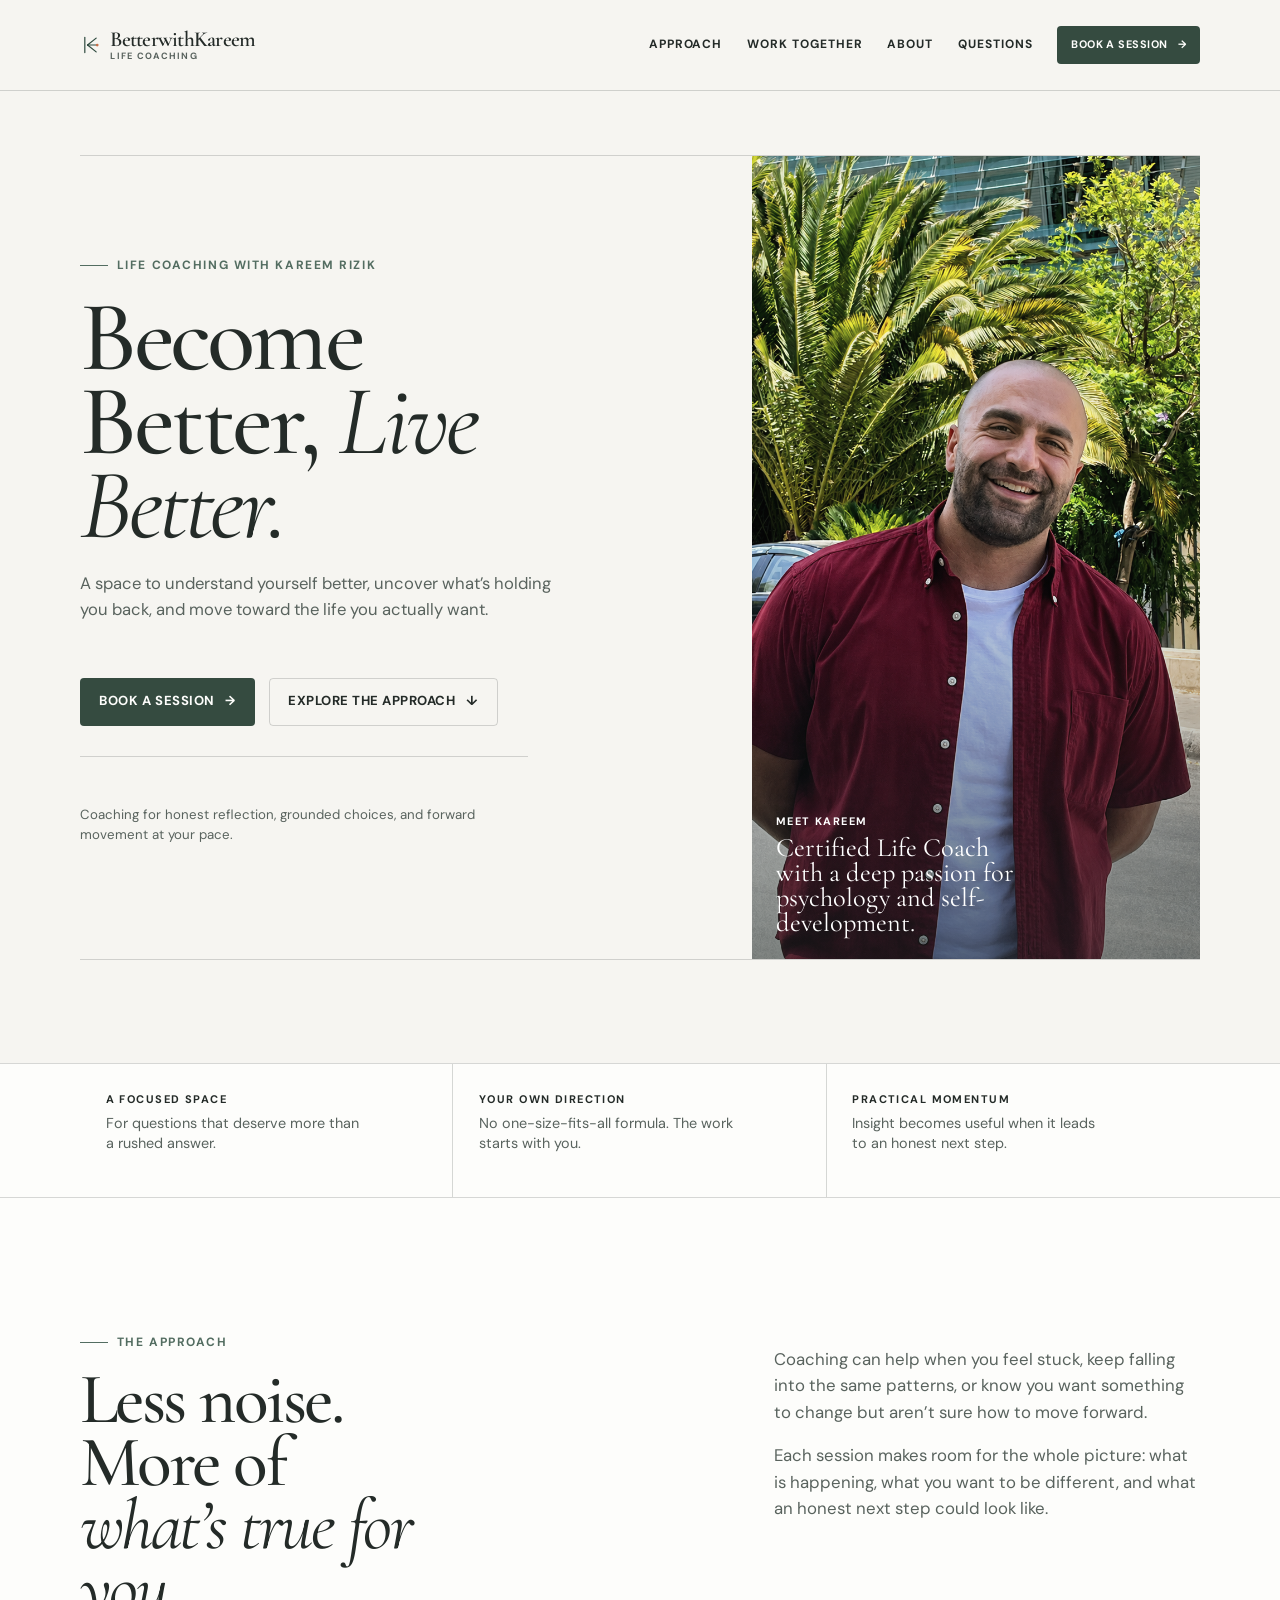
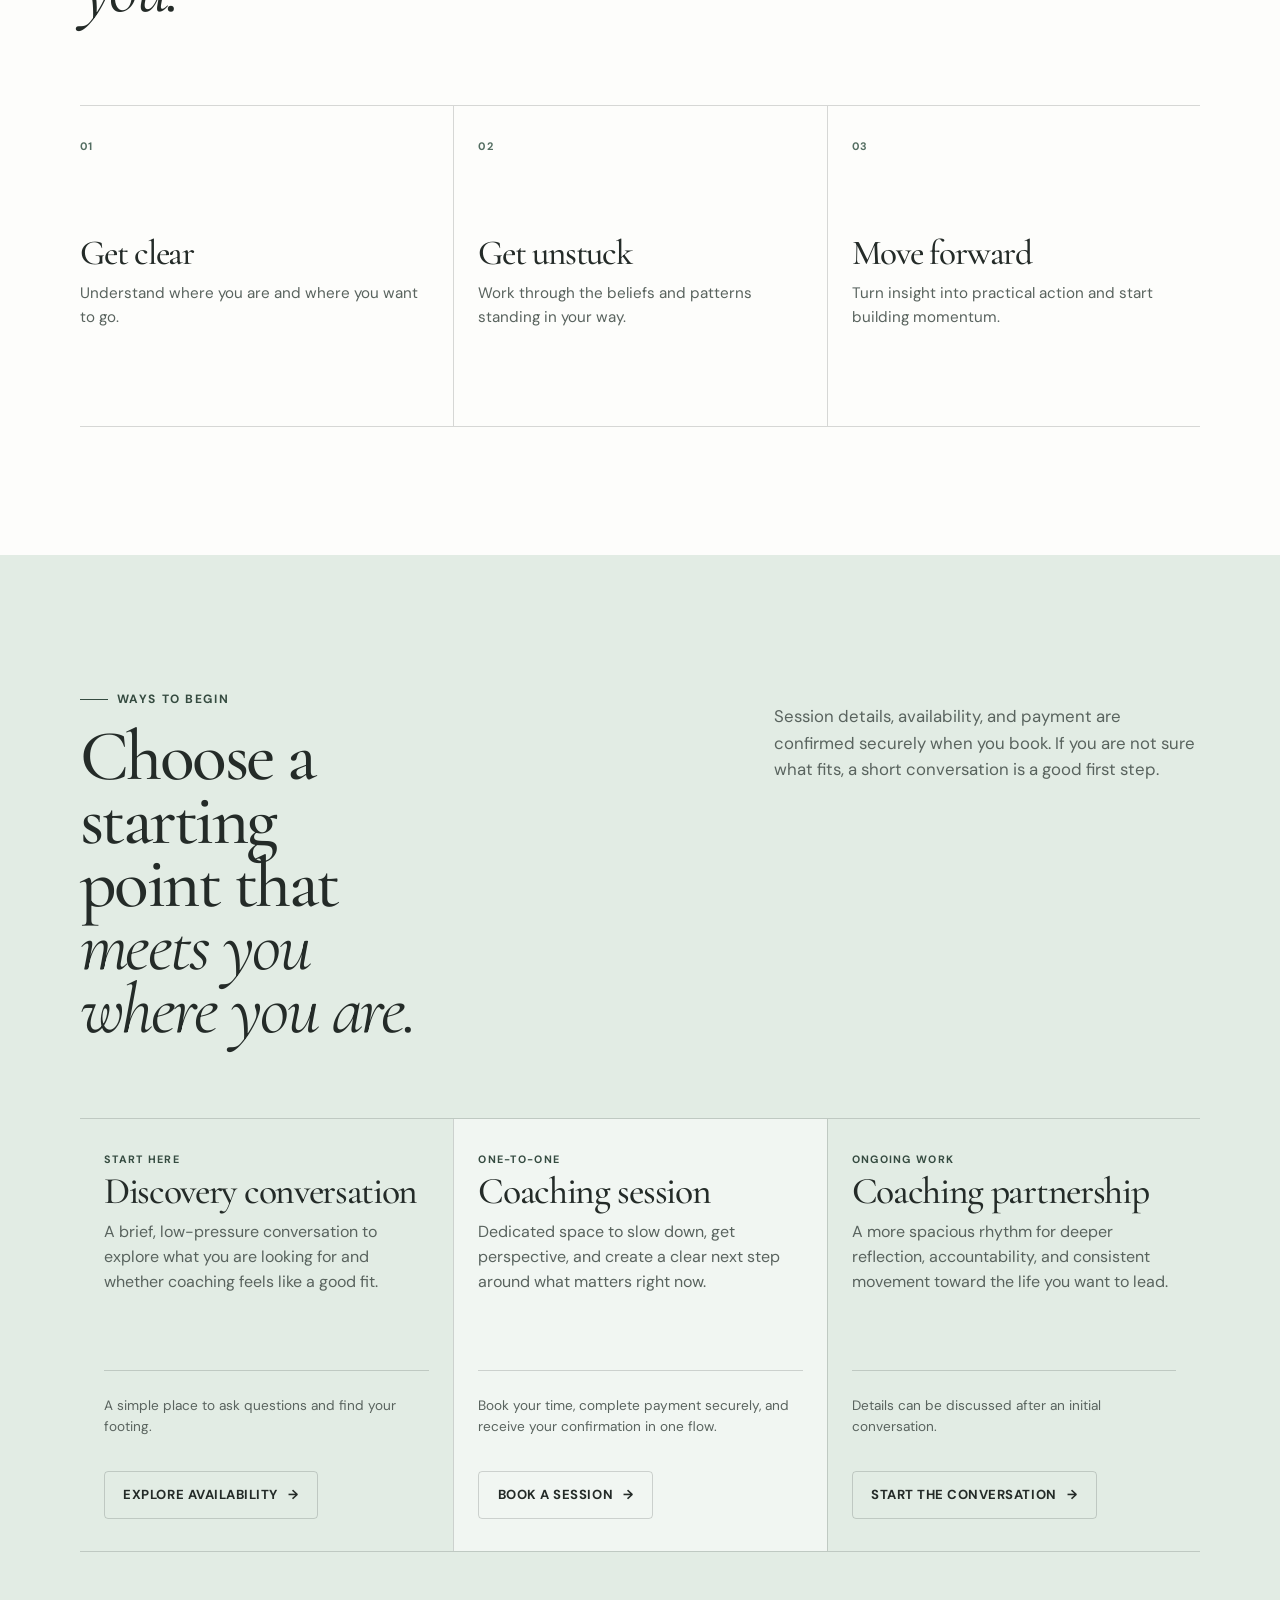
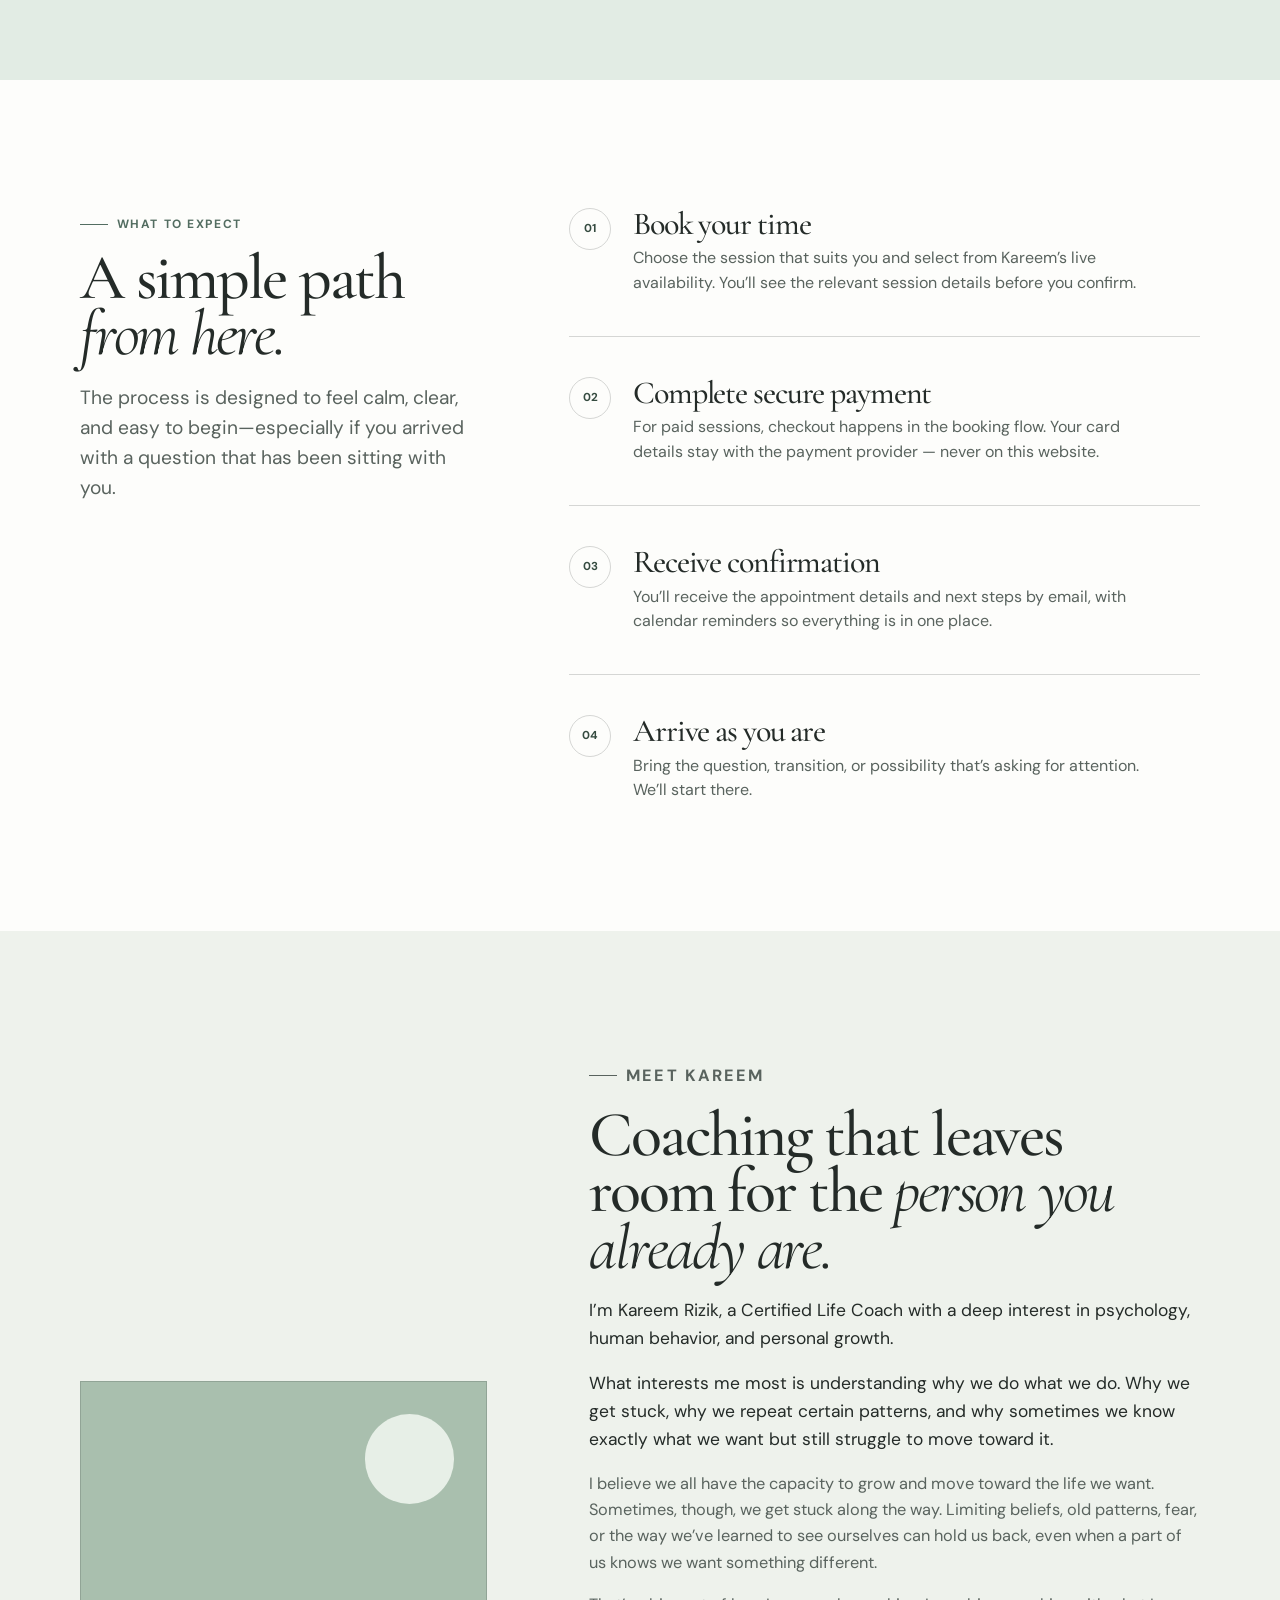
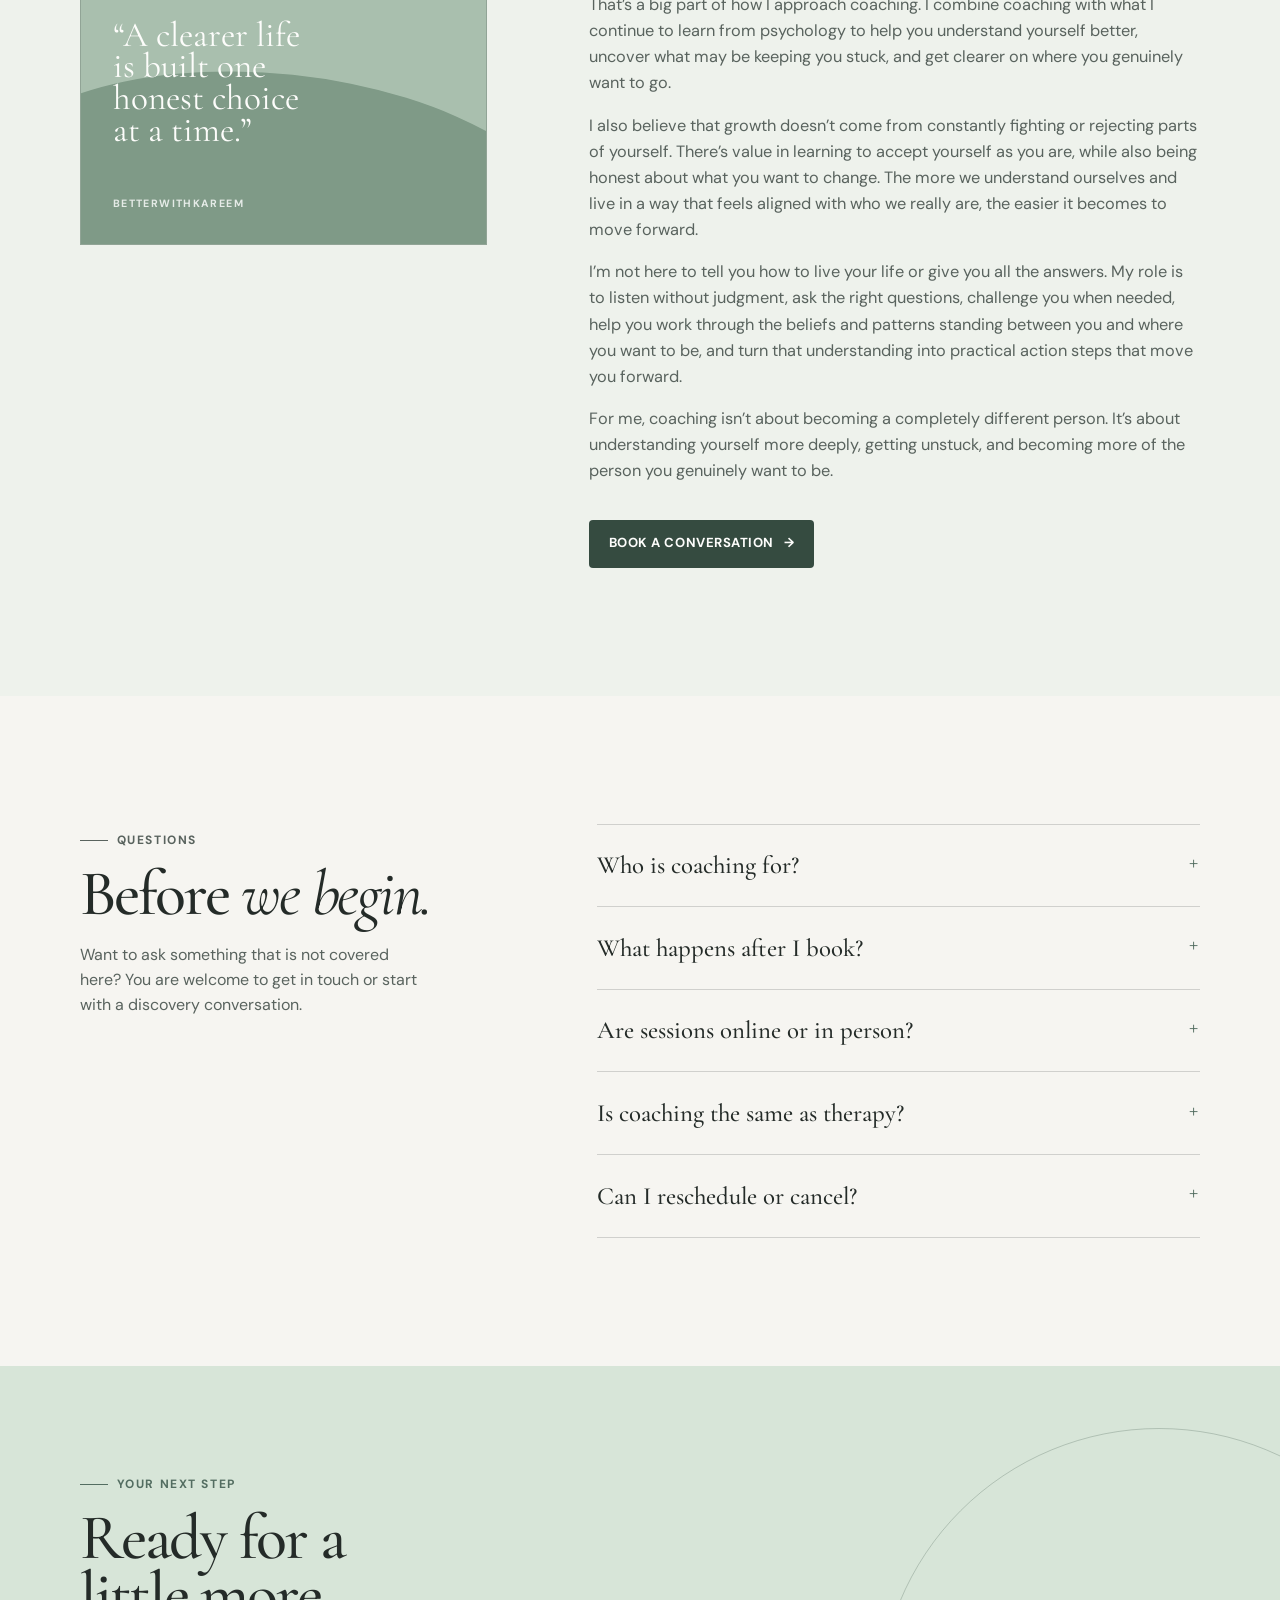
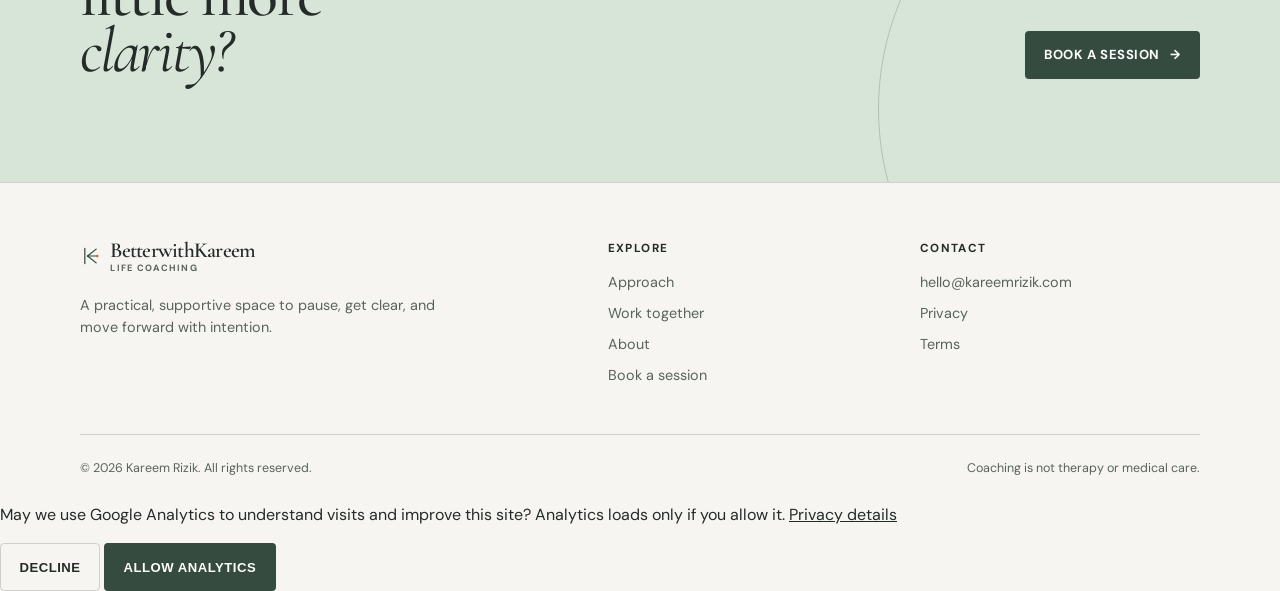
==== index.html @ 103040c6 "Correct hero note copy" ====
<!doctype html><html lang="en"><head><meta charset="utf-8"><meta name="viewport" content="width=device-width, initial-scale=1"><meta name="description" content="Better With Kareem — life coaching for self-understanding, personal growth, and practical forward movement."><meta name="theme-color" content="#f6f5f1"><meta property="og:title" content="Better With Kareem | Life Coaching"><meta property="og:description" content="A space to understand yourself better, uncover what’s holding you back, and move toward the life you actually want."><meta property="og:type" content="website"><meta property="og:url" content="https://betterwithkareem.com/"><meta name="twitter:card" content="summary"><title>Better With Kareem | Life Coaching</title><link rel="canonical" href="https://betterwithkareem.com/"><link rel="icon" href="/assets/icons/mark.svg" type="image/svg+xml"><link rel="stylesheet" href="/assets/css/styles.css"><script type="application/ld+json"> { "@context": "https://schema.org", "@graph": [ { "@type": "WebSite", "@id": "https://betterwithkareem.com/#website", "url": "https://betterwithkareem.com/", "name": "Better With Kareem | Life Coaching" }, { "@type": "Person", "@id": "https://betterwithkareem.com/#kareem-rizik", "name": "Kareem Rizik", "url": "https://betterwithkareem.com/", "description": "Kareem Rizik is a Certified Life Coach with a deep interest in psychology, human behavior, and personal growth." }, { "@type": "Service", "@id": "https://betterwithkareem.com/#life-coaching", "name": "Life Coaching with Kareem Rizik", "serviceType": "Life Coaching", "url": "https://betterwithkareem.com/", "provider": { "@id": "https://betterwithkareem.com/#kareem-rizik" } } ] } </script><style>.editorial-hero__copy,.split-heading>*,.process>*,.about-grid>*,.faq-grid>*,.booking-layout>*{min-width:0}.portrait-panel img{object-position:50% 39%;transform:translateX(5%) scale(1.16);transform-origin:center 39%}@media(max-width:860px){.split-heading,.process,.about-grid,.faq-grid,.booking-layout{grid-template-columns:minmax(0,1fr)}.split-heading{gap:2rem}.split-heading__side{padding-top:0}.split-heading h2,.process h2,.about-copy h2,.faq-grid h2,.booking-cta h2{max-width:13ch}.portrait-panel img{object-position:50% 31%;transform:translateX(5%) scale(1.16)}}@media(max-width:560px){.editorial-hero h1{max-width:10ch;font-size:clamp(3.5rem,16vw,4.7rem)}.split-heading h2,.process h2,.about-copy h2,.faq-grid h2,.booking-cta h2{max-width:13ch;font-size:clamp(2.65rem,12.5vw,3.45rem)}}.about-copy>p:nth-of-type(2){color:var(--ink);font-size:1.09rem}</style></head><body><a class="skip-link" href="#main-content">Skip to content</a><header class="site-header"><div class="container nav"><a class="brand" href="/" aria-label="Better With Kareem home"><img class="brand__mark" src="/assets/icons/mark.svg" alt=""><span class="brand__name">BetterwithKareem<small>Life coaching</small></span></a><button class="menu-toggle" type="button" aria-label="Open navigation" aria-expanded="false" data-menu-toggle><svg viewBox="0 0 24 24" fill="none" aria-hidden="true"><path d="M3 7h18M3 17h18" stroke="currentColor" stroke-width="1.8" stroke-linecap="round"/></svg></button><nav class="nav__links" aria-label="Primary navigation" data-menu><a href="#approach">Approach</a><a href="#work-together">Work together</a><a href="#about">About</a><a href="#faq">Questions</a><a class="button button--small button--primary" href="/book/">Book a session <span aria-hidden="true">→</span></a></nav></div></header><main id="main-content"><section class="hero editorial-hero"><div class="container editorial-hero__frame"><div class="editorial-hero__copy"><p class="eyebrow">Life coaching with Kareem Rizik</p><h1>Become Better, <em>Live Better.</em></h1><p class="lede">A space to understand yourself better, uncover what’s holding you back, and move toward the life you actually want.</p><div class="button-row"><a class="button button--primary" href="/book/">Book a session <span aria-hidden="true">→</span></a><a class="button button--ghost" href="#approach">Explore the approach <span aria-hidden="true">↓</span></a></div><p class="hero__note">Coaching for honest reflection, grounded choices, and forward movement at your pace.</p></div><figure class="portrait-panel"><img src="/assets/kareem-rizik-portrait.png" alt="Kareem Rizik smiling outdoors" width="941" height="1672"><figcaption><span>Meet Kareem</span><p>Certified Life Coach with a deep passion for psychology and self-development.</p></figcaption></figure></div></section><section class="trust-strip" aria-label="Coaching values"><div class="container trust-strip__inner"><div class="trust-strip__item"><span class="trust-strip__title">A focused space</span><span class="trust-strip__text">For questions that deserve more than a rushed answer.</span></div><div class="trust-strip__item"><span class="trust-strip__title">Your own direction</span><span class="trust-strip__text">No one-size-fits-all formula. The work starts with you.</span></div><div class="trust-strip__item"><span class="trust-strip__title">Practical momentum</span><span class="trust-strip__text">Insight becomes useful when it leads to an honest next step.</span></div></div></section><section class="section section--white" id="approach"><div class="container"><div class="split-heading approach-heading"><div><p class="eyebrow">The approach</p><h2>Less noise. More of <em>what’s true for you.</em></h2></div><div class="split-heading__side"><p>Coaching can help when you feel stuck, keep falling into the same patterns, or know you want something to change but aren’t sure how to move forward.</p><p>Each session makes room for the whole picture: what is happening, what you want to be different, and what an honest next step could look like.</p></div></div><div class="principles"><article class="principle"><span class="principle__number">01</span><h3>Get clear</h3><p>Understand where you are and where you want to go.</p></article><article class="principle"><span class="principle__number">02</span><h3>Get unstuck</h3><p>Work through the beliefs and patterns standing in your way.</p></article><article class="principle"><span class="principle__number">03</span><h3>Move forward</h3><p>Turn insight into practical action and start building momentum.</p></article></div></div></section><section class="section section--soft" id="work-together"><div class="container"><div class="split-heading"><div><p class="eyebrow">Ways to begin</p><h2>Choose a starting point that <em>meets you where you are.</em></h2></div><div class="split-heading__side"><p>Session details, availability, and payment are confirmed securely when you book. If you are not sure what fits, a short conversation is a good first step.</p></div></div><div class="services"><article class="service-card"><span class="service-card__label">Start here</span><h3>Discovery conversation</h3><p>A brief, low-pressure conversation to explore what you are looking for and whether coaching feels like a good fit.</p><p class="service-card__meta">A simple place to ask questions and find your footing.</p><a class="button" href="/book/">Explore availability <span aria-hidden="true">→</span></a></article><article class="service-card service-card--featured"><span class="service-card__label">One-to-one</span><h3>Coaching session</h3><p>Dedicated space to slow down, get perspective, and create a clear next step around what matters right now.</p><p class="service-card__meta">Book your time, complete payment securely, and receive your confirmation in one flow.</p><a class="button" href="/book/">Book a session <span aria-hidden="true">→</span></a></article><article class="service-card"><span class="service-card__label">Ongoing work</span><h3>Coaching partnership</h3><p>A more spacious rhythm for deeper reflection, accountability, and consistent movement toward the life you want to lead.</p><p class="service-card__meta">Details can be discussed after an initial conversation.</p><a class="button" href="/book/">Start the conversation <span aria-hidden="true">→</span></a></article></div></div></section><section class="section section--white"><div class="container process"><div class="process__lead"><p class="eyebrow">What to expect</p><h2>A simple path <em>from here.</em></h2><p class="lede">The process is designed to feel calm, clear, and easy to begin—especially if you arrived with a question that has been sitting with you.</p></div><div class="process__steps"><article class="process__step"><h3>Book your time</h3><p>Choose the session that suits you and select from Kareem’s live availability. You’ll see the relevant session details before you confirm.</p></article><article class="process__step"><h3>Complete secure payment</h3><p>For paid sessions, checkout happens in the booking flow. Your card details stay with the payment provider — never on this website.</p></article><article class="process__step"><h3>Receive confirmation</h3><p>You’ll receive the appointment details and next steps by email, with calendar reminders so everything is in one place.</p></article><article class="process__step"><h3>Arrive as you are</h3><p>Bring the question, transition, or possibility that’s asking for attention. We’ll start there.</p></article></div></div></section><section class="section section--about" id="about"><div class="container about-grid"><div class="about-card"><p class="about-card__quote">“A clearer life is built one honest choice at a time.”</p><span class="about-card__signature">BetterwithKareem</span></div><div class="about-copy"><p class="eyebrow">Meet Kareem</p><h2>Coaching that leaves room for the <em>person you already are.</em></h2><p>I’m Kareem Rizik, a Certified Life Coach with a deep interest in psychology, human behavior, and personal growth.</p><p>What interests me most is understanding why we do what we do. Why we get stuck, why we repeat certain patterns, and why sometimes we know exactly what we want but still struggle to move toward it.</p><p>I believe we all have the capacity to grow and move toward the life we want. Sometimes, though, we get stuck along the way. Limiting beliefs, old patterns, fear, or the way we’ve learned to see ourselves can hold us back, even when a part of us knows we want something different.</p><p>That’s a big part of how I approach coaching. I combine coaching with what I continue to learn from psychology to help you understand yourself better, uncover what may be keeping you stuck, and get clearer on where you genuinely want to go.</p><p>I also believe that growth doesn’t come from constantly fighting or rejecting parts of yourself. There’s value in learning to accept yourself as you are, while also being honest about what you want to change. The more we understand ourselves and live in a way that feels aligned with who we really are, the easier it becomes to move forward.</p><p>I’m not here to tell you how to live your life or give you all the answers. My role is to listen without judgment, ask the right questions, challenge you when needed, help you work through the beliefs and patterns standing between you and where you want to be, and turn that understanding into practical action steps that move you forward.</p><p>For me, coaching isn’t about becoming a completely different person. It’s about understanding yourself more deeply, getting unstuck, and becoming more of the person you genuinely want to be.</p><div class="button-row"><a class="button button--primary" href="/book/">Book a conversation <span aria-hidden="true">→</span></a></div></div></div></section><section class="section" id="faq"><div class="container faq-grid"><div class="faq-grid__lead"><p class="eyebrow">Questions</p><h2>Before <em>we begin.</em></h2><p>Want to ask something that is not covered here? You are welcome to get in touch or start with a discovery conversation.</p></div><div class="faq-list"><details><summary>Who is coaching for?</summary><p>Coaching can be useful for people navigating change, feeling stuck, working through a decision, or wanting to build a life with more intention. The first conversation is a good place to explore whether it fits what you need.</p></details><details><summary>What happens after I book?</summary><p>You’ll receive a confirmation email with the appointment details and next steps. If a paid session applies, payment is completed securely as part of the booking process.</p></details><details><summary>Are sessions online or in person?</summary><p>Session format and availability are shown when you book. Details can also be confirmed in your initial conversation.</p></details><details><summary>Is coaching the same as therapy?</summary><p>No. Coaching is not therapy, medical care, or crisis support. It is a collaborative, future-oriented space for reflection, choices, and practical movement. If you need mental-health or emergency support, please contact an appropriately qualified local professional or emergency service.</p></details><details><summary>Can I reschedule or cancel?</summary><p>The booking confirmation includes the current rescheduling and cancellation process. Please review the policy shown during booking before confirming your appointment.</p></details></div></div></section><section class="booking-cta"><div class="container booking-cta__inner"><div><p class="eyebrow">Your next step</p><h2>Ready for a little more <em>clarity?</em></h2></div><a class="button button--primary" href="/book/">Book a session <span aria-hidden="true">→</span></a></div></section></main><footer class="site-footer"><div class="container"><div class="footer-grid"><div><a class="brand" href="/"><img class="brand__mark" src="/assets/icons/mark.svg" alt=""><span class="brand__name">BetterwithKareem<small>Life Coaching</small></span></a><p class="footer-note">A practical, supportive space to pause, get clear, and move forward with intention.</p></div><div><p class="footer-title">Explore</p><nav class="footer-links" aria-label="Footer navigation"><a href="#approach">Approach</a><a href="#work-together">Work together</a><a href="#about">About</a><a href="/book/">Book a session</a></nav></div><div><p class="footer-title">Contact</p><div class="footer-links"><a href="mailto:hello@kareemrizik.com" data-contact-email>hello@kareemrizik.com</a><a href="/legal/privacy.html">Privacy</a><a href="/legal/terms.html">Terms</a></div></div></div><div class="footer-bottom"><span>© <span data-current-year></span> Kareem Rizik. All rights reserved.</span><span>Coaching is not therapy or medical care.</span></div></div></footer><script src="/assets/js/analytics-config.js"></script><script src="/assets/js/analytics.js"></script><script src="/assets/js/booking-config.js"></script><script src="/assets/js/site.js"></script></body></html>
---- assets/css/styles.css ----
@import url('https://fonts.googleapis.com/css2?family=Cormorant+Garamond:ital,wght@0,400;0,500;0,600;1,400;1,500;1,600&family=DM+Sans:opsz,wght@9..40,400;9..40,500;9..40,600;9..40,700&display=swap');

:root {
  --ink: #17231e;
  --ink-soft: #425149;
  --forest: #294b3d;
  --forest-dark: #17362b;
  --pine: #dce8de;
  --paper: #f8f5ee;
  --paper-deep: #eee7da;
  --white: #fffdf8;
  --clay: #c9704b;
  --clay-pale: #f2dfd4;
  --line: rgba(23, 35, 30, .16);
  --shadow: 0 18px 44px rgba(30, 48, 38, .09);
  --radius: 1.25rem;
  --serif: 'Playfair Display', Georgia, serif;
  --sans: 'DM Sans', -apple-system, BlinkMacSystemFont, 'Segoe UI', sans-serif;
}

* { box-sizing: border-box; }

html { scroll-behavior: smooth; }

body {
  min-width: 320px;
  margin: 0;
  color: var(--ink);
  background: var(--paper);
  font-family: var(--sans);
  font-size: 16px;
  line-height: 1.55;
  -webkit-font-smoothing: antialiased;
}

body.nav-open { overflow: hidden; }

img { max-width: 100%; }

a { color: inherit; }

a:focus-visible,
button:focus-visible,
summary:focus-visible {
  outline: 3px solid var(--clay);
  outline-offset: 4px;
}

.skip-link {
  position: absolute;
  z-index: 10;
  top: -4rem;
  left: 1rem;
  padding: .7rem 1rem;
  border-radius: .5rem;
  color: var(--white);
  background: var(--forest);
}

.skip-link:focus { top: 1rem; }

.container { width: min(1120px, calc(100% - 3rem)); margin-inline: auto; }

.eyebrow {
  display: inline-flex;
  align-items: center;
  gap: .55rem;
  margin: 0 0 1.15rem;
  color: var(--forest);
  font-size: .75rem;
  font-weight: 700;
  letter-spacing: .13em;
  line-height: 1.25;
  text-transform: uppercase;
}

.eyebrow::before {
  width: 1.75rem;
  height: 1px;
  content: '';
  background: currentColor;
}

h1, h2, h3, p { margin-top: 0; }

h1, h2, h3 { color: var(--ink); line-height: 1.03; }

h1, h2 { font-family: var(--serif); font-weight: 500; letter-spacing: -.04em; }

h1 { max-width: 10ch; margin-bottom: 1.5rem; font-size: clamp(3.3rem, 7vw, 6.5rem); }

h2 { margin-bottom: 1.3rem; font-size: clamp(2.4rem, 4.4vw, 4.25rem); }

h3 { margin-bottom: .7rem; font-size: 1.35rem; letter-spacing: -.025em; }

.lede { max-width: 35rem; color: var(--ink-soft); font-size: clamp(1.05rem, 1.5vw, 1.25rem); }

.small { color: var(--ink-soft); font-size: .9rem; }

.button-row { display: flex; flex-wrap: wrap; gap: .85rem; margin-top: 2rem; }

.button {
  display: inline-flex;
  align-items: center;
  justify-content: center;
  gap: .65rem;
  min-height: 3.2rem;
  padding: .85rem 1.25rem;
  border: 1px solid transparent;
  border-radius: 999px;
  text-decoration: none;
  font-size: .94rem;
  font-weight: 700;
  letter-spacing: -.01em;
  transition: transform .2s ease, background .2s ease, color .2s ease, border-color .2s ease;
}

.button:hover { transform: translateY(-2px); }

.button--primary { color: var(--white); background: var(--forest); }
.button--primary:hover { background: var(--forest-dark); }
.button--light { color: var(--ink); border-color: var(--line); background: var(--white); }
.button--light:hover { border-color: var(--forest); color: var(--forest); }
.button--ghost { color: var(--forest); border-color: rgba(41, 75, 61, .3); background: transparent; }
.button--ghost:hover { background: var(--pine); }
.button--small { min-height: 2.5rem; padding: .58rem .95rem; font-size: .84rem; }

.site-header {
  position: relative;
  z-index: 10;
  border-bottom: 1px solid transparent;
  background: var(--paper);
}

.nav {
  display: flex;
  align-items: center;
  justify-content: space-between;
  min-height: 5.25rem;
  gap: 1.5rem;
}

.brand { display: inline-flex; align-items: center; gap: .7rem; text-decoration: none; font-weight: 700; letter-spacing: -.03em; }
.brand__mark { width: 1.65rem; height: 1.65rem; }
.brand__name { display: grid; line-height: 1.05; }
.brand__name small { margin-top: .15rem; color: var(--ink-soft); font-size: .62rem; font-weight: 600; letter-spacing: .12em; text-transform: uppercase; }

.nav__links { display: flex; align-items: center; gap: 1.8rem; }
.nav__links > a:not(.button) { color: var(--ink-soft); text-decoration: none; font-size: .9rem; font-weight: 600; }
.nav__links > a:not(.button):hover { color: var(--forest); }
.menu-toggle { display: none; padding: .5rem; border: 0; color: var(--ink); background: transparent; cursor: pointer; }
.menu-toggle svg { width: 1.5rem; height: 1.5rem; }

.hero { position: relative; overflow: hidden; padding: clamp(4.5rem, 9vw, 8.5rem) 0 5rem; }
.hero__grid { display: grid; grid-template-columns: minmax(0, 1.05fr) minmax(19rem, .75fr); align-items: center; gap: clamp(2.5rem, 7vw, 7rem); }
.hero__copy { position: relative; z-index: 1; }
.hero__note { display: flex; align-items: flex-start; gap: .7rem; max-width: 25rem; margin-top: 3.5rem; color: var(--ink-soft); font-size: .86rem; }
.hero__note svg { flex: none; width: 1.15rem; margin-top: .15rem; color: var(--clay); }

.hero-art {
  position: relative;
  min-height: 33rem;
  border-radius: 15rem 15rem 2rem 2rem;
  overflow: hidden;
  background: #cadbca;
  box-shadow: var(--shadow);
}

.hero-art__sun { position: absolute; top: 10%; right: 14%; width: 29%; aspect-ratio: 1; border-radius: 50%; background: var(--clay); }
.hero-art__hill { position: absolute; right: -14%; bottom: -16%; left: -24%; border-radius: 50% 50% 0 0; background: var(--forest); transform: rotate(-9deg); }
.hero-art__hill--back { right: -15%; bottom: 23%; left: 13%; height: 43%; background: #7e9d82; transform: rotate(13deg); }
.hero-art__path { position: absolute; z-index: 2; right: 11%; bottom: -9%; width: 34%; height: 76%; border: solid 2.1rem var(--paper-deep); border-radius: 54% 0 0 0; border-right: 0; border-bottom: 0; transform: rotate(-9deg); }
.hero-art__line { position: absolute; z-index: 3; top: 22%; left: 12%; width: 67%; height: 40%; border-top: 1px solid rgba(23, 54, 43, .58); border-radius: 50%; transform: rotate(13deg); }
.hero-art__caption { position: absolute; z-index: 4; bottom: 1.4rem; left: 1.5rem; color: rgba(255, 253, 248, .82); font-size: .72rem; font-weight: 600; letter-spacing: .12em; text-transform: uppercase; }

.trust-strip { border-top: 1px solid var(--line); border-bottom: 1px solid var(--line); }
.trust-strip__inner { display: grid; grid-template-columns: repeat(3, 1fr); }
.trust-strip__item { min-height: 7rem; padding: 1.4rem 1.5rem; border-right: 1px solid var(--line); }
.trust-strip__item:last-child { border-right: 0; }
.trust-strip__title { display: block; margin-bottom: .3rem; color: var(--forest); font-size: .74rem; font-weight: 700; letter-spacing: .1em; text-transform: uppercase; }
.trust-strip__text { display: block; max-width: 17rem; color: var(--ink-soft); font-size: .88rem; line-height: 1.38; }

.section { padding: clamp(5rem, 10vw, 9rem) 0; }
.section--white { background: var(--white); }
.section--deep { color: var(--white); background: var(--forest-dark); }
.section--paper-deep { background: var(--paper-deep); }
.section--deep h2, .section--deep h3 { color: var(--white); }
.section--deep .eyebrow, .section--deep .lede { color: #dceadd; }
.section--deep .eyebrow::before { background: currentColor; }
.section--deep .lede { opacity: .9; }

.split-heading { display: grid; grid-template-columns: minmax(0, .88fr) minmax(18rem, .72fr); gap: clamp(2rem, 8vw, 9rem); }
.split-heading__side { padding-top: 3.6rem; }
.split-heading__side p { max-width: 28rem; color: var(--ink-soft); }
.section--deep .split-heading__side p { color: rgba(255, 253, 248, .78); }

.principles { display: grid; grid-template-columns: repeat(3, 1fr); gap: 1rem; margin-top: 4rem; }
.principle { min-height: 16.4rem; padding: 1.65rem; border-radius: var(--radius); background: var(--paper); }
.principle:nth-child(2) { background: var(--pine); }
.principle:nth-child(3) { background: var(--clay-pale); }
.principle__number { display: block; margin-bottom: 4rem; color: var(--forest); font-size: .76rem; font-weight: 700; letter-spacing: .12em; }
.principle p { margin-bottom: 0; color: var(--ink-soft); font-size: .95rem; }

.services { display: grid; grid-template-columns: repeat(3, 1fr); gap: 1rem; margin-top: 4rem; }
.service-card { display: flex; flex-direction: column; min-height: 25rem; padding: 1.75rem; border: 1px solid rgba(255, 253, 248, .18); border-radius: var(--radius); }
.service-card--featured { color: var(--ink); border-color: var(--clay); background: var(--clay); }
.service-card h3 { margin-top: .4rem; font-family: var(--serif); font-size: 2rem; font-weight: 500; }
.service-card p { color: rgba(255, 253, 248, .76); }
.service-card--featured p { color: rgba(23, 35, 30, .74); }
.service-card__label { color: #dceadd; font-size: .72rem; font-weight: 700; letter-spacing: .12em; text-transform: uppercase; }
.service-card--featured .service-card__label { color: var(--forest-dark); }
.service-card__meta { margin-top: auto; padding-top: 1.5rem; border-top: 1px solid rgba(255, 253, 248, .25); color: #dceadd; font-size: .85rem; }
.service-card--featured .service-card__meta { border-color: rgba(23, 35, 30, .24); color: var(--forest-dark); }
.service-card .button { align-self: flex-start; margin-top: 1.25rem; color: var(--ink); background: var(--white); }
.service-card--featured .button { color: var(--white); background: var(--forest-dark); }

.process { display: grid; grid-template-columns: .85fr 1.15fr; gap: clamp(2.5rem, 8vw, 9rem); align-items: start; }
.process__lead { position: sticky; top: 2rem; }
.process__steps { counter-reset: process; }
.process__step { position: relative; padding: 0 0 2.5rem 4.5rem; border-bottom: 1px solid var(--line); }
.process__step + .process__step { padding-top: 2.5rem; }
.process__step::before { position: absolute; top: 0; left: 0; display: grid; width: 2.75rem; height: 2.75rem; place-items: center; border: 1px solid var(--forest); border-radius: 50%; color: var(--forest); content: counter(process, decimal-leading-zero); counter-increment: process; font-size: .72rem; font-weight: 700; }
.process__step + .process__step::before { top: 2.5rem; }
.process__step:last-child { padding-bottom: 0; border-bottom: 0; }
.process__step h3 { margin-bottom: .35rem; }
.process__step p { max-width: 33rem; margin-bottom: 0; color: var(--ink-soft); }

.about-grid { display: grid; grid-template-columns: .83fr 1.17fr; gap: clamp(2rem, 8vw, 8rem); align-items: center; }
.about-card { position: relative; min-height: 29rem; padding: 1.7rem; border-radius: 13rem 13rem 1.25rem 1.25rem; overflow: hidden; background: #b3c9b7; }
.about-card::before { position: absolute; top: 3rem; right: 2.7rem; width: 30%; aspect-ratio: 1; border-radius: 50%; content: ''; background: var(--paper); }
.about-card::after { position: absolute; right: -8%; bottom: -15%; left: -16%; height: 63%; border-radius: 50% 50% 0 0; content: ''; background: var(--forest); transform: rotate(6deg); }
.about-card__quote { position: absolute; z-index: 2; bottom: 2.2rem; left: 2rem; max-width: 15rem; color: var(--white); font-family: var(--serif); font-size: 1.8rem; line-height: 1.14; }
.about-copy p { max-width: 38rem; color: var(--ink-soft); font-size: 1.03rem; }
.about-copy .button-row { margin-top: 2.2rem; }

.faq-grid { display: grid; grid-template-columns: .75fr 1.25fr; gap: clamp(2.5rem, 9vw, 10rem); }
.faq-grid__lead p { max-width: 22rem; color: var(--ink-soft); }
.faq-list { border-top: 1px solid var(--line); }
.faq-list details { border-bottom: 1px solid var(--line); }
.faq-list summary { position: relative; padding: 1.35rem 2.4rem 1.35rem 0; list-style: none; cursor: pointer; font-size: 1rem; font-weight: 700; }
.faq-list summary::-webkit-details-marker { display: none; }
.faq-list summary::after { position: absolute; top: 1.2rem; right: .1rem; content: '+'; color: var(--forest); font-size: 1.45rem; font-weight: 400; }
.faq-list details[open] summary::after { content: '–'; }
.faq-list details p { max-width: 39rem; padding: 0 2rem 1.4rem 0; margin: 0; color: var(--ink-soft); font-size: .96rem; }

.booking-cta { position: relative; overflow: hidden; padding: clamp(4rem, 8vw, 7rem) 0; background: var(--clay); }
.booking-cta::after { position: absolute; right: -10rem; bottom: -13rem; width: 35rem; height: 35rem; border: 1px solid rgba(23, 54, 43, .4); border-radius: 50%; content: ''; }
.booking-cta__inner { position: relative; z-index: 1; display: flex; align-items: end; justify-content: space-between; gap: 2rem; }
.booking-cta h2 { max-width: 11ch; margin: 0; color: var(--forest-dark); }
.booking-cta .button--primary { color: var(--white); background: var(--forest-dark); }

.site-footer { padding: 3.5rem 0 1.5rem; color: rgba(255, 253, 248, .76); background: #152a21; }
.footer-grid { display: grid; grid-template-columns: 1.15fr .65fr .65fr; gap: 2rem; padding-bottom: 3rem; }
.site-footer .brand { color: var(--white); }
.site-footer .brand__name small { color: rgba(255, 253, 248, .58); }
.footer-note { max-width: 23rem; margin-top: 1.2rem; font-size: .9rem; }
.footer-title { margin: 0 0 .85rem; color: var(--white); font-size: .73rem; font-weight: 700; letter-spacing: .12em; text-transform: uppercase; }
.footer-links { display: grid; gap: .55rem; }
.footer-links a { color: rgba(255, 253, 248, .76); text-decoration: none; font-size: .9rem; }
.footer-links a:hover { color: var(--white); }
.footer-bottom { display: flex; align-items: center; justify-content: space-between; gap: 1rem; padding-top: 1.5rem; border-top: 1px solid rgba(255, 253, 248, .15); color: rgba(255, 253, 248, .53); font-size: .78rem; }
.footer-bottom a { text-decoration: none; }

/* Booking page */
.page-hero { padding: clamp(3.5rem, 7vw, 6.5rem) 0 3.5rem; background: var(--paper-deep); }
.page-hero h1 { max-width: 12ch; margin-bottom: 1rem; font-size: clamp(3.2rem, 6vw, 5.7rem); }
.page-hero .lede { max-width: 38rem; }
.booking-layout { display: grid; grid-template-columns: minmax(0, .72fr) minmax(0, 1.28fr); gap: clamp(2rem, 6vw, 6rem); align-items: start; }
.booking-aside { position: sticky; top: 1.5rem; }
.booking-aside__card { padding: 1.5rem; border-radius: var(--radius); background: var(--paper-deep); }
.booking-aside__card h2 { margin-bottom: 1.2rem; font-family: var(--sans); font-size: 1.2rem; font-weight: 700; letter-spacing: -.025em; }
.booking-aside__item { display: flex; gap: .75rem; padding: 1rem 0; border-top: 1px solid rgba(23, 35, 30, .13); }
.booking-aside__item svg { flex: none; width: 1.2rem; height: 1.2rem; margin-top: .17rem; color: var(--forest); }
.booking-aside__item strong { display: block; font-size: .93rem; }
.booking-aside__item span { display: block; color: var(--ink-soft); font-size: .84rem; }
.booking-aside__notice { padding: 1.15rem 0 0; color: var(--ink-soft); font-size: .82rem; }
.scheduler-frame { min-height: 42rem; border: 1px solid var(--line); border-radius: var(--radius); overflow: hidden; background: var(--white); box-shadow: 0 8px 28px rgba(30, 48, 38, .04); }
.scheduler-frame.scheduler--live { min-height: 45rem; }
.scheduler-frame .calendly-inline-widget { min-width: 320px; height: 45rem; }
.scheduler-placeholder { display: grid; min-height: 42rem; place-items: center; padding: 2rem; text-align: center; }
.scheduler-placeholder__inner { max-width: 25rem; }
.scheduler-placeholder__glyph { display: grid; width: 4rem; height: 4rem; margin: 0 auto 1.5rem; place-items: center; border-radius: 50%; color: var(--forest); background: var(--pine); font-family: var(--serif); font-size: 2rem; }
.scheduler-placeholder h2 { margin-bottom: .9rem; font-family: var(--serif); font-size: 2.15rem; }
.scheduler-placeholder p { color: var(--ink-soft); }
.scheduler-placeholder[hidden] { display: none; }
.scheduler-status { margin: 1.15rem 0 0; color: var(--ink-soft); font-size: .88rem; text-align: center; }
.external-booking { display: block; margin-top: 1rem; color: var(--forest); font-size: .88rem; font-weight: 700; text-align: center; }
.external-booking[hidden] { display: none; }

.thank-you { min-height: calc(100vh - 20rem); display: grid; place-items: center; padding: 5rem 0; text-align: center; }
.thank-you__card { max-width: 47rem; padding: clamp(2.2rem, 6vw, 5rem); border-radius: 1.5rem; background: var(--white); box-shadow: var(--shadow); }
.thank-you__mark { display: grid; width: 4.6rem; height: 4.6rem; margin: 0 auto 1.5rem; place-items: center; border-radius: 50%; color: var(--white); background: var(--forest); font-size: 1.8rem; }
.thank-you h1 { max-width: none; margin-bottom: 1rem; font-size: clamp(3rem, 6vw, 5rem); }
.thank-you p { max-width: 31rem; margin-right: auto; margin-left: auto; color: var(--ink-soft); }

.legal { max-width: 48rem; padding: 5rem 0 7rem; }
.legal h1 { max-width: none; font-size: clamp(3rem, 6vw, 5.25rem); }
.legal h2 { margin-top: 3rem; font-family: var(--sans); font-size: 1.35rem; font-weight: 700; letter-spacing: -.025em; }
.legal p, .legal li { color: var(--ink-soft); }

/* Instagram landing page */
.ig-page { min-height: 100svh; background: var(--paper); }
.ig-wrap { display: grid; min-height: 100svh; grid-template-columns: 1fr .9fr; }
.ig-copy { display: flex; flex-direction: column; justify-content: center; padding: clamp(2rem, 7vw, 7rem); }
.ig-copy .brand { margin-bottom: clamp(3rem, 8vw, 7rem); }
.ig-copy h1 { max-width: 9.5ch; font-size: clamp(3.3rem, 7vw, 6.5rem); }
.ig-copy .button-row { margin-top: 2rem; }
.ig-footnote { margin-top: 2rem; color: var(--ink-soft); font-size: .83rem; }
.ig-art { position: relative; min-height: 32rem; overflow: hidden; background: var(--forest); }
.ig-art__orb { position: absolute; top: 11%; right: 12%; width: min(33vw, 25rem); aspect-ratio: 1; border-radius: 50%; background: var(--clay); }
.ig-art__arch { position: absolute; right: 8%; bottom: -20%; left: -10%; height: 70%; border: 1px solid rgba(255, 253, 248, .68); border-bottom: 0; border-radius: 50% 50% 0 0; transform: rotate(-9deg); }
.ig-art__curve { position: absolute; top: 29%; left: -6%; width: 80%; height: 47%; border: 2.6rem solid var(--paper-deep); border-right: 0; border-bottom: 0; border-radius: 55% 0 0 0; transform: rotate(14deg); }
.ig-art__text { position: absolute; bottom: 2rem; left: 2.25rem; color: var(--white); font-family: var(--serif); font-size: clamp(1.7rem, 3.1vw, 3rem); font-style: italic; line-height: 1.08; }

@media (max-width: 860px) {
  .container { width: min(100% - 2.2rem, 680px); }
  .nav { min-height: 4.75rem; }
  .menu-toggle { display: block; position: relative; z-index: 12; }
  .nav__links { position: absolute; z-index: 11; top: 0; right: 0; left: 0; display: none; align-items: stretch; gap: 0; padding: 6.5rem 1.1rem 1.25rem; border-bottom: 1px solid var(--line); background: var(--paper); box-shadow: 0 16px 24px rgba(23, 35, 30, .08); }
  .nav__links.is-open { display: grid; }
  .nav__links > a:not(.button) { padding: 1rem .4rem; border-bottom: 1px solid var(--line); }
  .nav__links .button { margin-top: 1rem; }
  .hero { padding-top: 4.5rem; }
  .hero__grid, .split-heading, .process, .about-grid, .faq-grid, .booking-layout { grid-template-columns: 1fr; }
  .hero-art { min-height: 26rem; max-width: 34rem; }
  .hero__note { margin-top: 2.5rem; }
  .split-heading__side { padding-top: 0; }
  .principles, .services { grid-template-columns: 1fr; max-width: 35rem; }
  .principle { min-height: 0; }
  .principle__number { margin-bottom: 2rem; }
  .service-card { min-height: 0; }
  .process__lead, .booking-aside { position: static; }
  .about-card { min-height: 25rem; max-width: 31rem; }
  .booking-cta__inner { display: grid; align-items: start; }
  .footer-grid { grid-template-columns: 1.15fr 1fr; }
  .footer-grid > :first-child { grid-column: 1 / -1; }
  .scheduler-frame { min-height: 40rem; }
  .ig-wrap { grid-template-columns: 1fr; }
  .ig-copy { min-height: 65svh; }
  .ig-art { min-height: 32svh; }
  .ig-art__orb { width: min(48vw, 18rem); }
}

@media (max-width: 560px) {
  h1 { font-size: clamp(3.1rem, 15.5vw, 4.5rem); }
  h2 { font-size: clamp(2.2rem, 11vw, 3.2rem); }
  .button-row { display: grid; }
  .button-row .button { width: 100%; }
  .trust-strip__inner { grid-template-columns: 1fr; }
  .trust-strip__item { min-height: 0; padding: 1.1rem 0; border-right: 0; border-bottom: 1px solid var(--line); }
  .trust-strip__item:last-child { border-bottom: 0; }
  .section { padding: 4.5rem 0; }
  .process__step { padding-left: 3.75rem; }
  .footer-grid { grid-template-columns: 1fr; }
  .footer-grid > :first-child { grid-column: auto; }
  .footer-bottom { display: grid; }
  .scheduler-frame .calendly-inline-widget { height: 48rem; }
  .ig-copy { padding: 1.6rem 1.4rem 3.5rem; }
  .ig-copy .brand { margin-bottom: 3.5rem; }
  .ig-art { min-height: 27svh; }
}

@media (prefers-reduced-motion: reduce) {
  html { scroll-behavior: auto; }
  *, *::before, *::after { transition-duration: .01ms !important; animation-duration: .01ms !important; animation-iteration-count: 1 !important; }
}


/* Editorial refresh — Better With Kareem */
:root {
  --ink: #242b28; --ink-soft: #59635e; --forest: #536d61; --forest-dark: #354b40;
  --pine: #e2ece4; --paper: #f6f5f1; --paper-deep: #eceee8; --white: #fdfdfb;
  --clay: #c3d5c4; --clay-pale: #edf3ec; --line: rgba(36,43,40,.18);
  --shadow: 0 18px 40px rgba(37,48,42,.07); --radius: .65rem;
  --serif: 'Cormorant Garamond', Georgia, serif;
}
body { background: var(--paper); }
h1, h2, h3 { letter-spacing: -.035em; }
h1, h2 { font-weight: 500; }
h1 em, h2 em { font-style: italic; font-weight: 400; }
.site-header { border-bottom: 1px solid var(--line); background: rgba(246,245,241,.92); backdrop-filter: blur(10px); }
.nav { min-height: 5.6rem; }
.brand { gap: .55rem; }
.brand__mark { width: 1.35rem; height: 1.35rem; }
.brand__name { color: var(--ink); font-family: var(--serif); font-size: 1.34rem; font-weight: 600; letter-spacing: -.035em; }
.brand__name small { color: var(--ink-soft); font-family: var(--sans); font-size: .57rem; font-weight: 700; letter-spacing: .14em; }
.nav__links { gap: 1.55rem; }
.nav__links > a:not(.button) { color: var(--ink); font-size: .75rem; font-weight: 700; letter-spacing: .08em; text-transform: uppercase; }
.button { min-height: 3rem; padding: .78rem 1.15rem; border-radius: .25rem; font-size: .82rem; font-weight: 700; letter-spacing: .04em; text-transform: uppercase; }
.button--primary { background: var(--forest-dark); }
.button--ghost { color: var(--ink); border-color: var(--line); }
.button--ghost:hover { color: var(--ink); background: var(--pine); }
.button--small { min-height: 2.4rem; padding: .55rem .8rem; font-size: .68rem; }
.editorial-hero { overflow: visible; padding: clamp(2.5rem,5vw,5rem) 0 clamp(4rem,8vw,7rem); }
.editorial-hero__frame { display: grid; grid-template-columns: minmax(0,1.08fr) minmax(19rem,.72fr); min-height: min(43rem,calc(100vh - 9rem)); border-top: 1px solid var(--line); border-bottom: 1px solid var(--line); }
.editorial-hero__copy { display: flex; flex-direction: column; justify-content: center; padding: clamp(3rem,8vw,8rem) clamp(1.5rem,7vw,7rem) clamp(3rem,8vw,7rem) 0; }
.editorial-hero .eyebrow { margin-bottom: 1.45rem; color: var(--forest); }
.editorial-hero h1 { max-width: 9ch; margin-bottom: 1.45rem; font-size: clamp(4.15rem,7.8vw,8rem); line-height: .84; }
.editorial-hero .lede { max-width: 31rem; font-size: clamp(1.03rem,1.3vw,1.2rem); line-height: 1.55; }
.editorial-hero .button-row { margin-top: 2.4rem; }
.editorial-hero .hero__note { max-width: 28rem; margin-top: auto; padding-top: 3rem; border-top: 1px solid var(--line); color: var(--ink-soft); font-size: .83rem; line-height: 1.45; }
.portrait-panel { position: relative; min-height: 34rem; margin: 0; overflow: hidden; background: #d8dfd8; }
.portrait-panel::after { position: absolute; inset: 0; content: ''; background: linear-gradient(180deg,rgba(20,30,25,0) 50%,rgba(20,30,25,.52) 100%); pointer-events: none; }
.portrait-panel img { width: 100%; height: 100%; min-height: 34rem; object-fit: cover; object-position: 52% 39%; filter: saturate(.76) contrast(.96); }
.portrait-panel figcaption { position: absolute; z-index: 1; right: 1.5rem; bottom: 1.45rem; left: 1.5rem; color: #fff; }
.portrait-panel figcaption span { display: block; margin-bottom: .38rem; font-size: .68rem; font-weight: 700; letter-spacing: .13em; text-transform: uppercase; }
.portrait-panel figcaption p { max-width: 16rem; margin: 0; font-family: var(--serif); font-size: 1.65rem; line-height: .95; }
.trust-strip { background: var(--white); }
.trust-strip__item { min-height: 8.3rem; padding: 1.7rem 1.6rem; }
.trust-strip__title { color: var(--ink); font-size: .69rem; letter-spacing: .13em; }
.trust-strip__text { max-width: 16rem; color: var(--ink-soft); font-size: .9rem; line-height: 1.42; }
.section--white { background: var(--white); }
.section--soft { color: var(--ink); background: var(--pine); }
.section--soft h2, .section--soft h3 { color: var(--ink); }
.section--soft .eyebrow { color: var(--forest-dark); }
.split-heading { grid-template-columns: minmax(0,.93fr) minmax(18rem,.67fr); gap: clamp(2.5rem,8vw,10rem); }
.split-heading h2 { max-width: 10ch; font-size: clamp(3.1rem,5.6vw,5.8rem); line-height: .88; }
.split-heading__side { padding-top: 1.25rem; }
.split-heading__side p { color: var(--ink-soft); font-size: 1.05rem; line-height: 1.58; }
.approach-heading { padding-bottom: clamp(2rem,5vw,4.5rem); border-bottom: 1px solid var(--line); }
.principles, .services { gap: 0; border-bottom: 1px solid var(--line); }
.principles { margin-top: 0; }
.principle { min-height: 20rem; padding: 2rem 1.5rem 1.65rem 0; border: 0; border-radius: 0; background: transparent; }
.principle + .principle { padding-left: 1.5rem; border-left: 1px solid var(--line); }
.principle:nth-child(2), .principle:nth-child(3) { background: transparent; }
.principle__number { margin-bottom: 5rem; color: var(--forest); font-size: .68rem; }
.principle h3, .service-card h3, .process__step h3 { color: var(--ink); font-family: var(--serif); font-weight: 500; }
.principle h3 { font-size: 2.2rem; }
.principle p, .service-card p, .service-card--featured p { color: var(--ink-soft); }
.services { margin-top: 3.5rem; border-top: 1px solid var(--line); }
.service-card { min-height: 27rem; padding: 2rem 1.5rem; border: 0; border-radius: 0; color: var(--ink); }
.service-card + .service-card { border-left: 1px solid var(--line); }
.service-card--featured { background: rgba(255,255,255,.54); }
.service-card h3 { font-size: 2.35rem; line-height: .94; }
.service-card__label, .service-card--featured .service-card__label { color: var(--forest-dark); font-size: .67rem; }
.service-card__meta, .service-card--featured .service-card__meta { border-color: var(--line); color: var(--ink-soft); }
.service-card .button, .service-card--featured .button { color: var(--ink); border: 1px solid var(--line); background: transparent; }
.process { grid-template-columns: .76fr 1.24fr; gap: clamp(2.5rem,8vw,10rem); }
.process h2, .about-copy h2, .faq-grid h2, .booking-cta h2 { font-size: clamp(3rem,5vw,5.2rem); line-height: .88; }
.process__step { padding-left: 4rem; }
.process__step::before { width: 2.5rem; height: 2.5rem; border-color: var(--line); color: var(--forest-dark); }
.process__step h3 { font-size: 2rem; }
.section--about { background: #eef2ec; }
.about-grid { grid-template-columns: .8fr 1.2fr; gap: clamp(2.5rem,8vw,9rem); }
.about-card { display: flex; flex-direction: column; justify-content: flex-end; min-height: 29rem; padding: 2rem; border: 1px solid var(--line); border-radius: 0; background: #a9bfae; }
.about-card::before { top: 2rem; right: 2rem; width: 22%; background: #e7efe7; }
.about-card::after { right: -23%; bottom: -26%; left: -26%; height: 63%; background: #7f9a87; }
.about-card__quote { bottom: 4rem; left: 2rem; max-width: 12rem; font-size: 2.2rem; line-height: .9; }
.about-card__signature { position: relative; z-index: 2; color: rgba(255,255,255,.8); font-size: .66rem; font-weight: 700; letter-spacing: .13em; text-transform: uppercase; }
.about-copy p { max-width: 38rem; color: var(--ink-soft); font-size: 1.02rem; line-height: 1.6; }
.about-copy p:nth-of-type(3) { color: var(--ink); font-size: 1.09rem; }
.faq-grid { grid-template-columns: .8fr 1.2fr; }
.faq-list summary { color: var(--ink); font-family: var(--serif); font-size: 1.55rem; font-weight: 500; }
.faq-list summary::after { color: var(--forest); }
.booking-cta { padding: clamp(4.5rem,8vw,7rem) 0; background: #d7e5d8; }
.booking-cta::after { border-color: rgba(53,75,64,.24); }
.booking-cta h2 { color: var(--ink); }
.site-footer { color: var(--ink-soft); border-top: 1px solid var(--line); background: var(--paper); }
.site-footer .brand, .footer-title { color: var(--ink); }
.site-footer .brand__name small, .footer-links a, .footer-bottom { color: var(--ink-soft); }
.footer-bottom { border-color: var(--line); }
.ig-page { background: var(--paper); }
.ig-art { background: #d7e5d8; }
.ig-art__orb { background: var(--white); }
.ig-art__arch { border-color: rgba(53,75,64,.56); }
.ig-art__curve { border-color: #9db7a4; }
.ig-art__text { color: var(--forest-dark); }
@media (max-width: 860px) {
  .nav__links { background: var(--paper); }
  .editorial-hero { padding-top: 1.5rem; }
  .editorial-hero__frame { grid-template-columns: 1fr; min-height: 0; }
  .editorial-hero__copy { padding: 4.5rem 0 3.5rem; }
  .editorial-hero .hero__note { margin-top: 3rem; }
  .portrait-panel, .portrait-panel img { min-height: min(43rem,125vw); }
  .portrait-panel img { object-position: 50% 31%; }
  .principles, .services { max-width: none; }
  .principle, .principle + .principle { min-height: 0; padding: 1.5rem 0; border-left: 0; border-top: 1px solid var(--line); }
  .principle:first-child, .service-card:first-child { border-top: 0; }
  .principle__number { margin-bottom: 1.25rem; }
  .service-card, .service-card + .service-card { min-height: 0; padding: 2rem 0; border-left: 0; border-top: 1px solid var(--line); }
  .service-card--featured { background: transparent; }
}
@media (max-width: 560px) {
  .editorial-hero__copy { padding: 3.5rem 0 2.75rem; }
  .editorial-hero h1 { font-size: clamp(4rem,20vw,5.7rem); }
  .portrait-panel, .portrait-panel img { min-height: 31rem; }
  .split-heading h2, .process h2, .about-copy h2, .faq-grid h2, .booking-cta h2 { font-size: clamp(3rem,14vw,4rem); }
  .about-card { min-height: 23rem; }
  .about-card__quote { font-size: 1.95rem; }
}
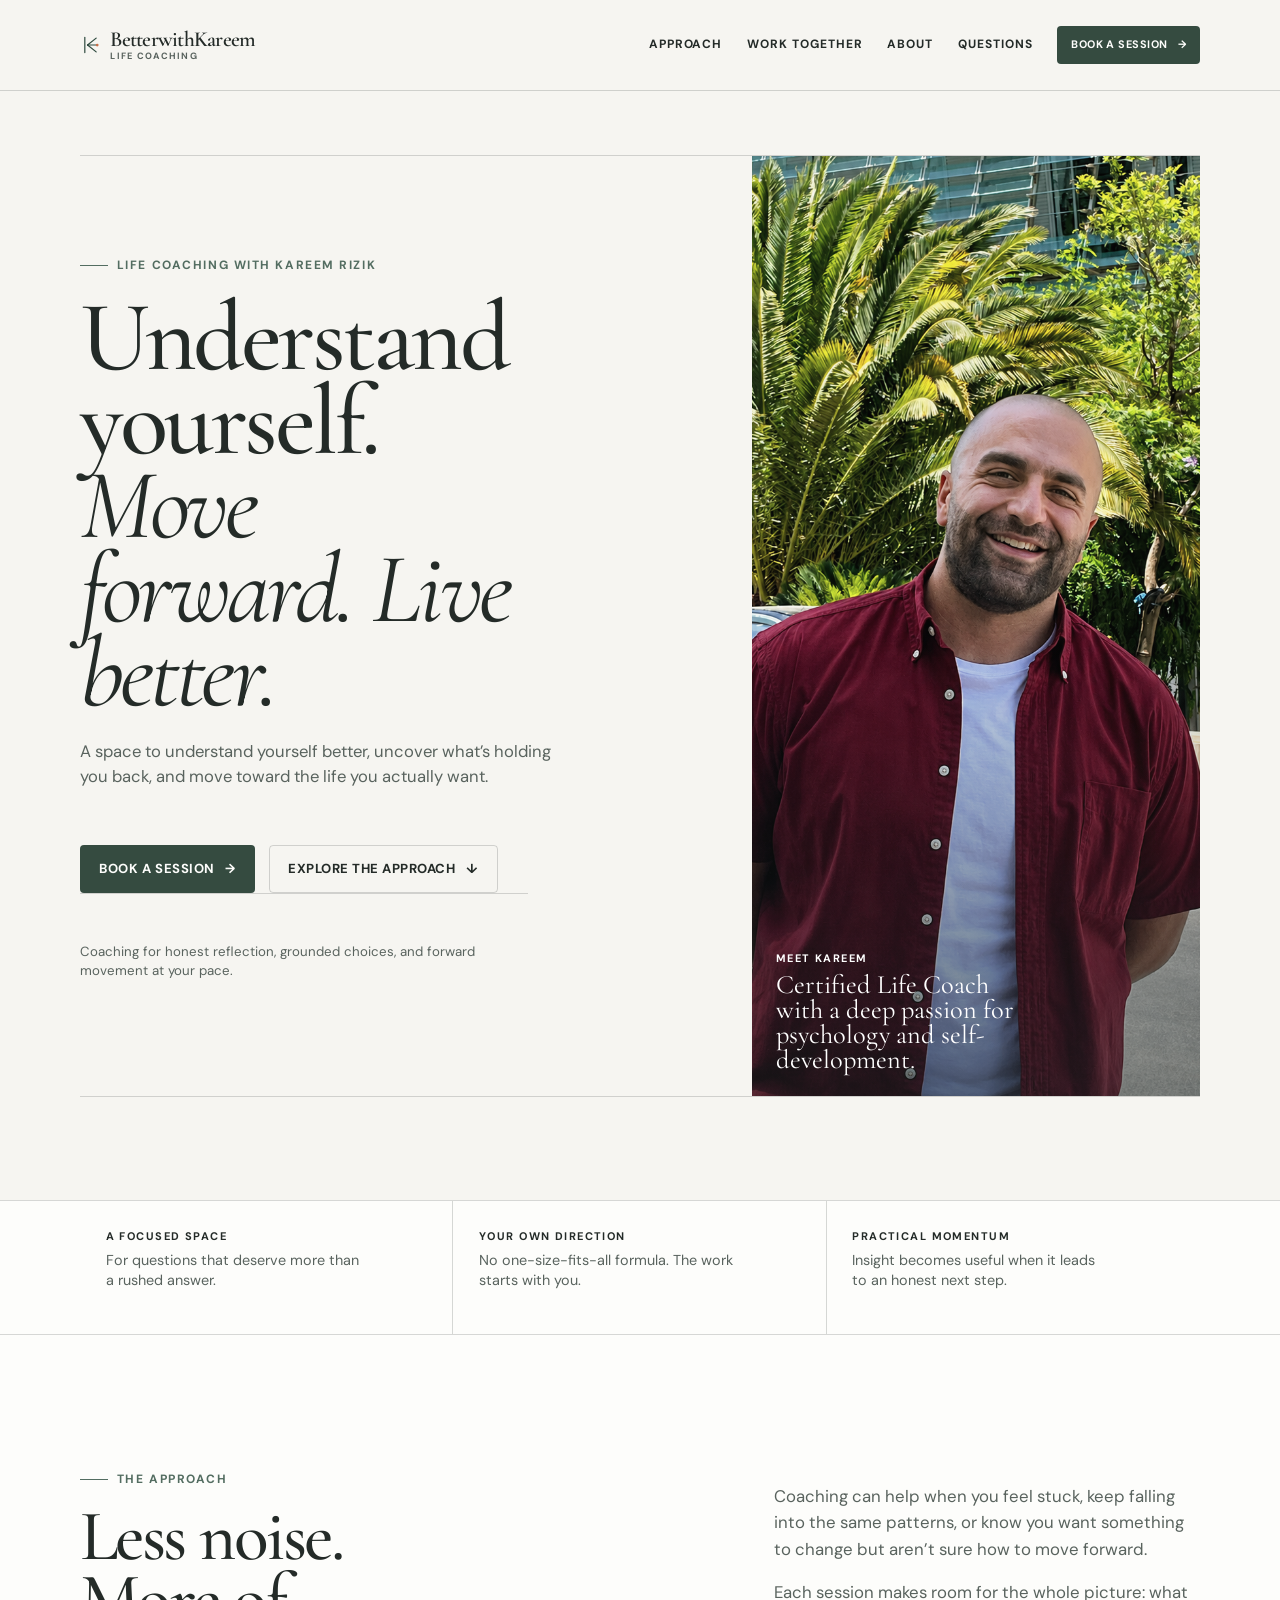
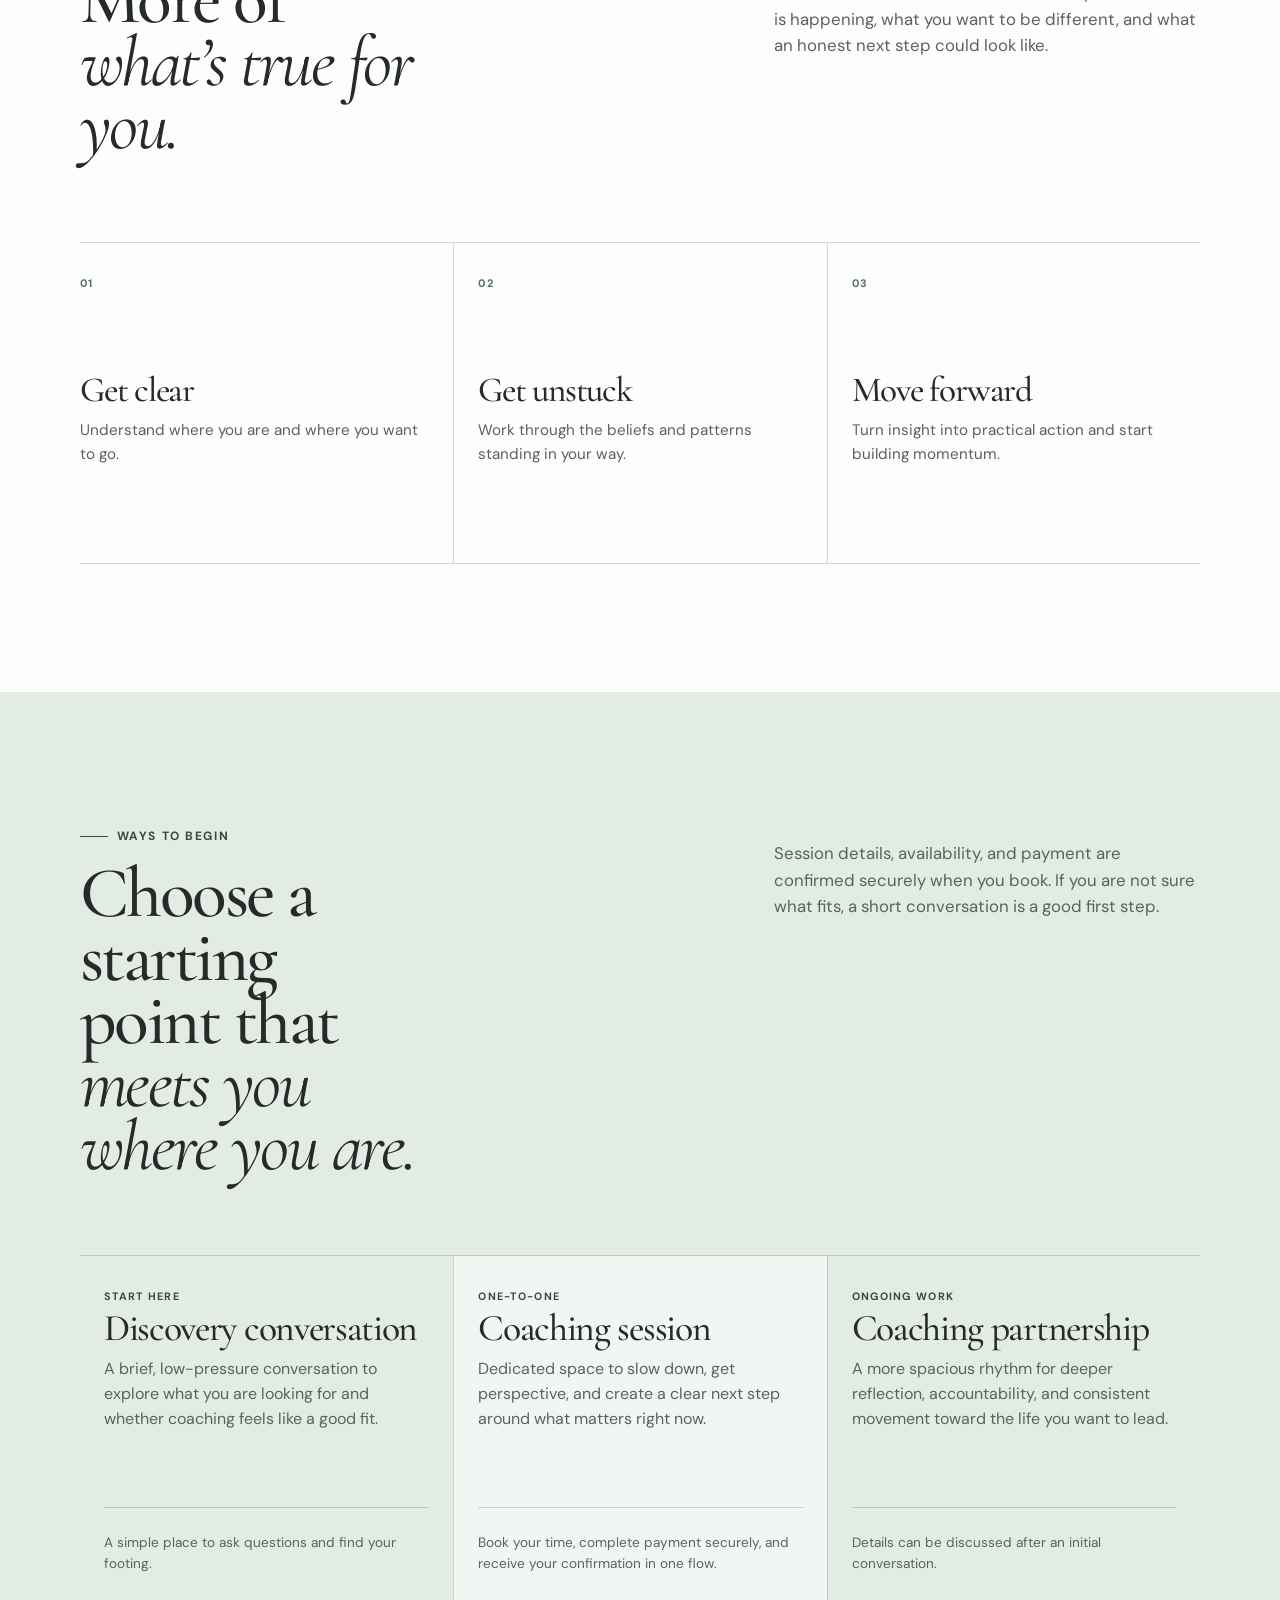
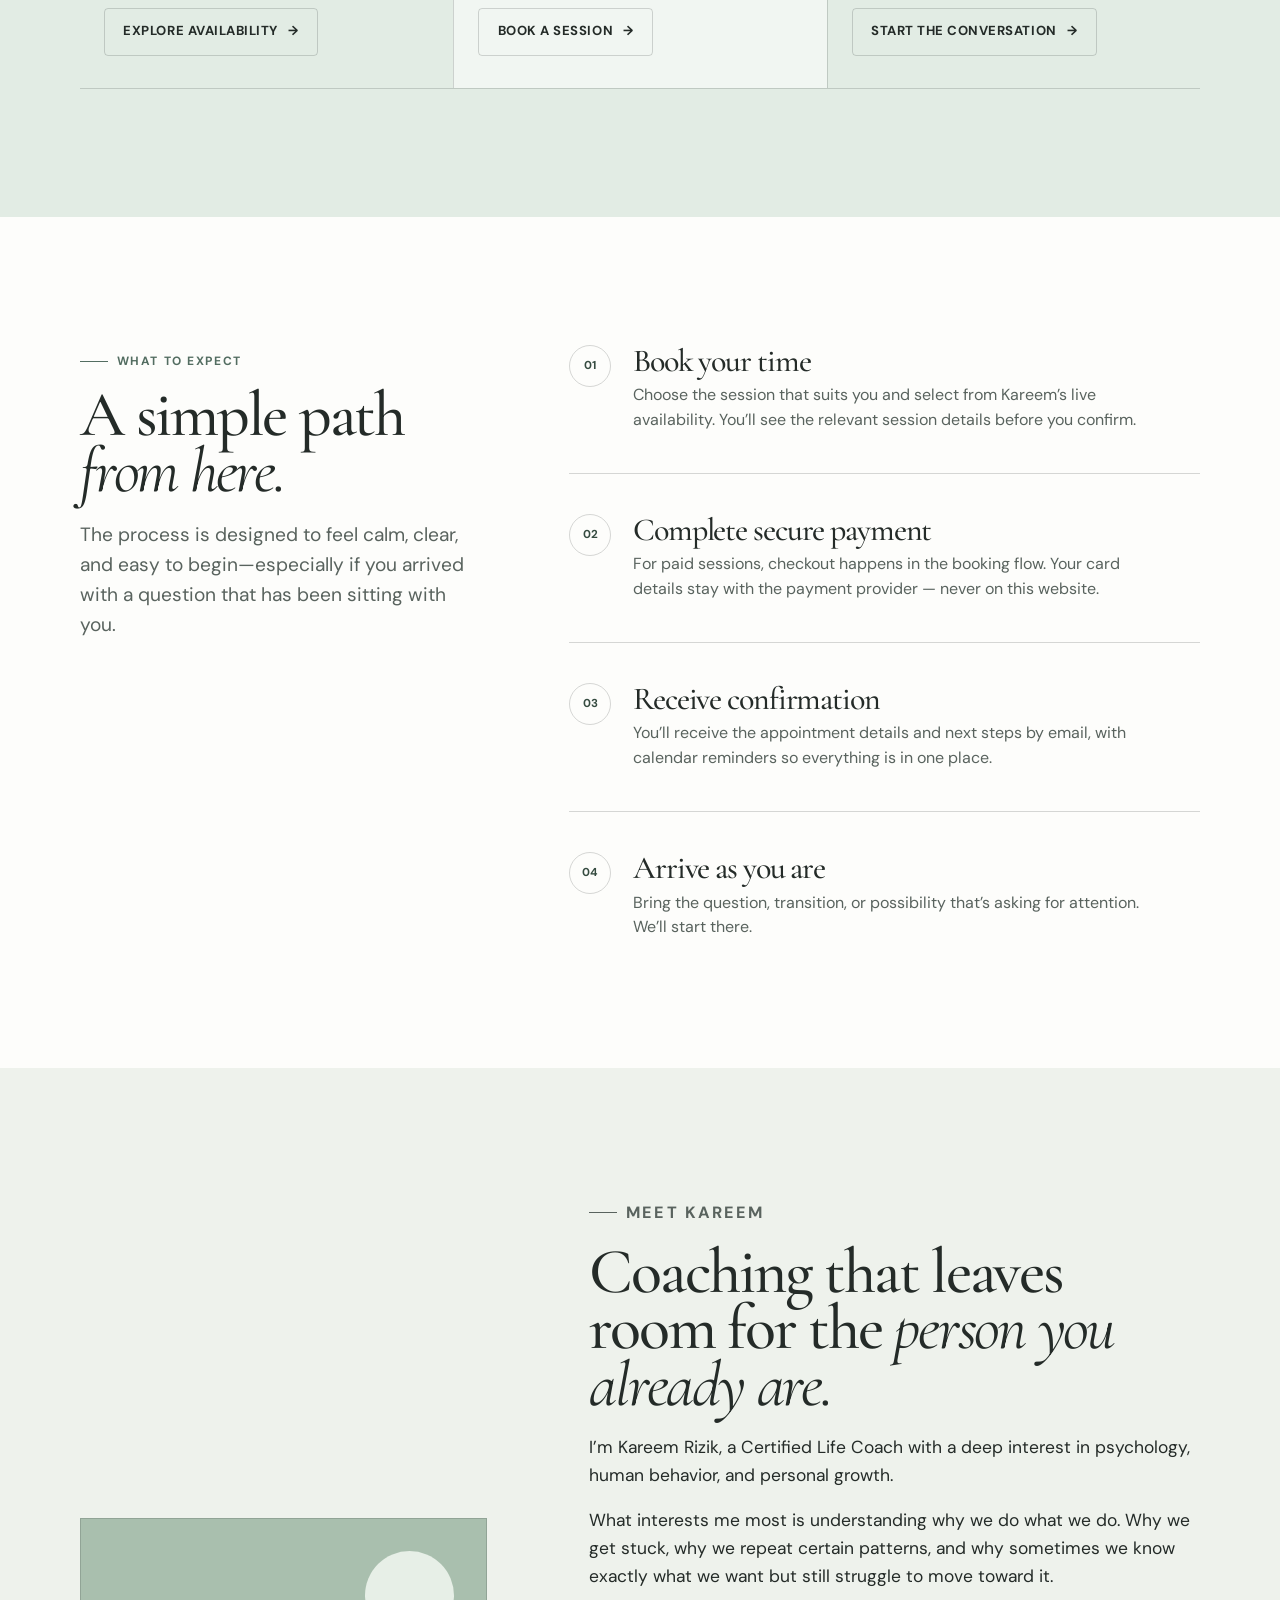
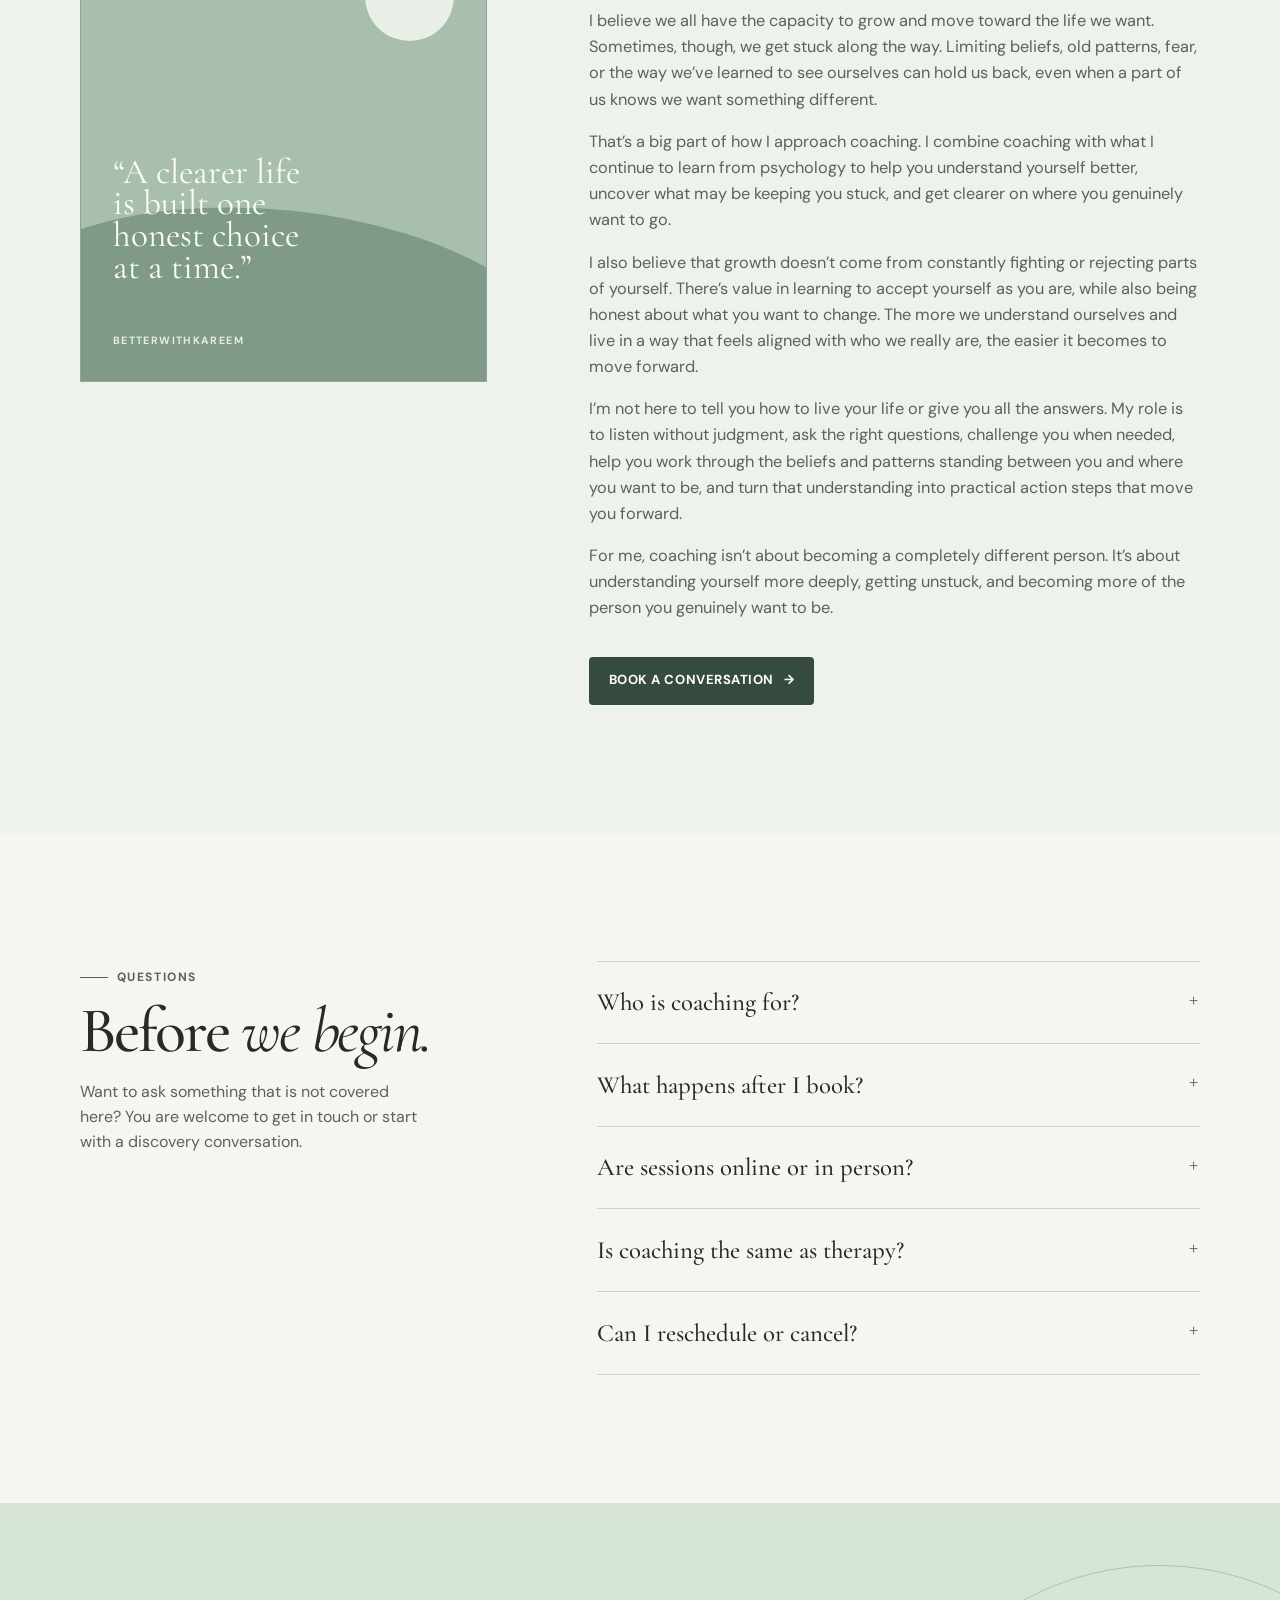
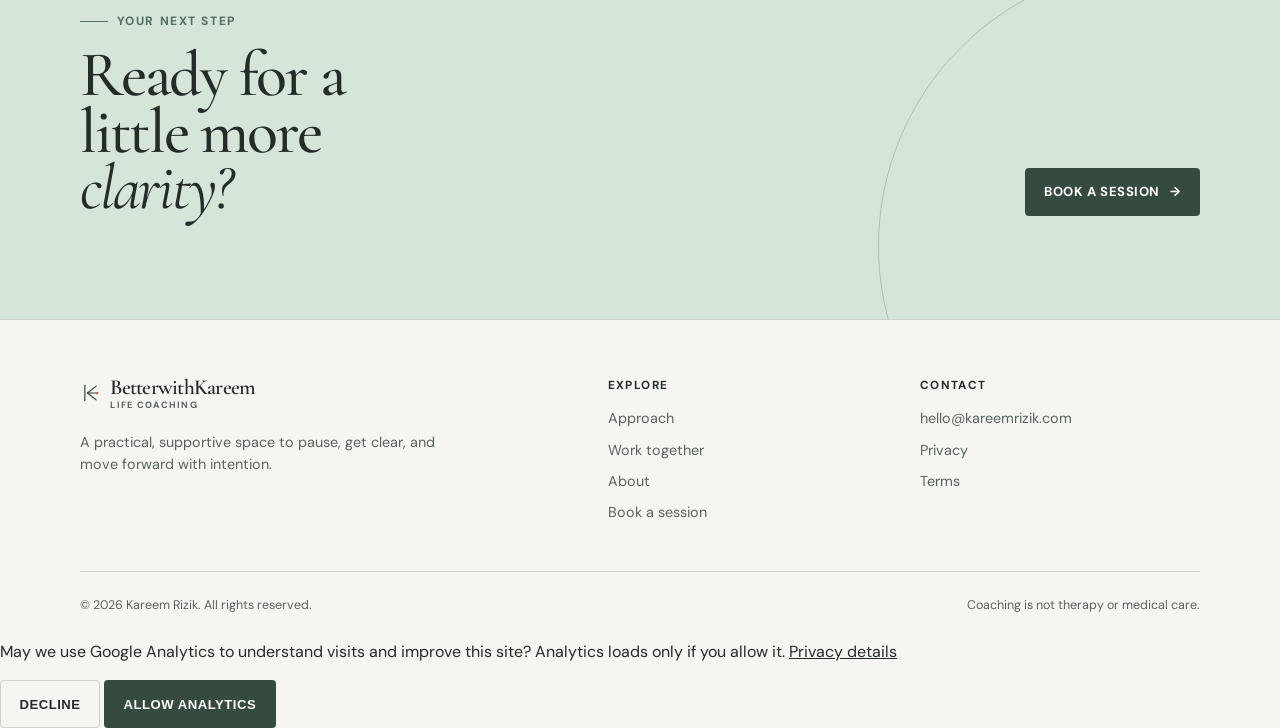
==== commit 2bdebbd2: "Update home page slogan" ====
--- a/index.html
+++ b/index.html
@@ -1 +1 @@
-<!doctype html><html lang="en"><head><meta charset="utf-8"><meta name="viewport" content="width=device-width, initial-scale=1"><meta name="description" content="Better With Kareem — life coaching for self-understanding, personal growth, and practical forward movement."><meta name="theme-color" content="#f6f5f1"><meta property="og:title" content="Better With Kareem | Life Coaching"><meta property="og:description" content="A space to understand yourself better, uncover what’s holding you back, and move toward the life you actually want."><meta property="og:type" content="website"><meta property="og:url" content="https://betterwithkareem.com/"><meta name="twitter:card" content="summary"><title>Better With Kareem | Life Coaching</title><link rel="canonical" href="https://betterwithkareem.com/"><link rel="icon" href="/assets/icons/mark.svg" type="image/svg+xml"><link rel="stylesheet" href="/assets/css/styles.css"><script type="application/ld+json"> { "@context": "https://schema.org", "@graph": [ { "@type": "WebSite", "@id": "https://betterwithkareem.com/#website", "url": "https://betterwithkareem.com/", "name": "Better With Kareem | Life Coaching" }, { "@type": "Person", "@id": "https://betterwithkareem.com/#kareem-rizik", "name": "Kareem Rizik", "url": "https://betterwithkareem.com/", "description": "Kareem Rizik is a Certified Life Coach with a deep interest in psychology, human behavior, and personal growth." }, { "@type": "Service", "@id": "https://betterwithkareem.com/#life-coaching", "name": "Life Coaching with Kareem Rizik", "serviceType": "Life Coaching", "url": "https://betterwithkareem.com/", "provider": { "@id": "https://betterwithkareem.com/#kareem-rizik" } } ] } </script><style>.editorial-hero__copy,.split-heading>*,.process>*,.about-grid>*,.faq-grid>*,.booking-layout>*{min-width:0}.portrait-panel img{object-position:50% 39%;transform:translateX(5%) scale(1.16);transform-origin:center 39%}@media(max-width:860px){.split-heading,.process,.about-grid,.faq-grid,.booking-layout{grid-template-columns:minmax(0,1fr)}.split-heading{gap:2rem}.split-heading__side{padding-top:0}.split-heading h2,.process h2,.about-copy h2,.faq-grid h2,.booking-cta h2{max-width:13ch}.portrait-panel img{object-position:50% 31%;transform:translateX(5%) scale(1.16)}}@media(max-width:560px){.editorial-hero h1{max-width:10ch;font-size:clamp(3.5rem,16vw,4.7rem)}.split-heading h2,.process h2,.about-copy h2,.faq-grid h2,.booking-cta h2{max-width:13ch;font-size:clamp(2.65rem,12.5vw,3.45rem)}}.about-copy>p:nth-of-type(2){color:var(--ink);font-size:1.09rem}</style></head><body><a class="skip-link" href="#main-content">Skip to content</a><header class="site-header"><div class="container nav"><a class="brand" href="/" aria-label="Better With Kareem home"><img class="brand__mark" src="/assets/icons/mark.svg" alt=""><span class="brand__name">BetterwithKareem<small>Life coaching</small></span></a><button class="menu-toggle" type="button" aria-label="Open navigation" aria-expanded="false" data-menu-toggle><svg viewBox="0 0 24 24" fill="none" aria-hidden="true"><path d="M3 7h18M3 17h18" stroke="currentColor" stroke-width="1.8" stroke-linecap="round"/></svg></button><nav class="nav__links" aria-label="Primary navigation" data-menu><a href="#approach">Approach</a><a href="#work-together">Work together</a><a href="#about">About</a><a href="#faq">Questions</a><a class="button button--small button--primary" href="/book/">Book a session <span aria-hidden="true">→</span></a></nav></div></header><main id="main-content"><section class="hero editorial-hero"><div class="container editorial-hero__frame"><div class="editorial-hero__copy"><p class="eyebrow">Life coaching with Kareem Rizik</p><h1>Become Better, <em>Live Better.</em></h1><p class="lede">A space to understand yourself better, uncover what’s holding you back, and move toward the life you actually want.</p><div class="button-row"><a class="button button--primary" href="/book/">Book a session <span aria-hidden="true">→</span></a><a class="button button--ghost" href="#approach">Explore the approach <span aria-hidden="true">↓</span></a></div><p class="hero__note">Coaching for honest reflection, grounded choices, and forward movement at your pace.</p></div><figure class="portrait-panel"><img src="/assets/kareem-rizik-portrait.png" alt="Kareem Rizik smiling outdoors" width="941" height="1672"><figcaption><span>Meet Kareem</span><p>Certified Life Coach with a deep passion for psychology and self-development.</p></figcaption></figure></div></section><section class="trust-strip" aria-label="Coaching values"><div class="container trust-strip__inner"><div class="trust-strip__item"><span class="trust-strip__title">A focused space</span><span class="trust-strip__text">For questions that deserve more than a rushed answer.</span></div><div class="trust-strip__item"><span class="trust-strip__title">Your own direction</span><span class="trust-strip__text">No one-size-fits-all formula. The work starts with you.</span></div><div class="trust-strip__item"><span class="trust-strip__title">Practical momentum</span><span class="trust-strip__text">Insight becomes useful when it leads to an honest next step.</span></div></div></section><section class="section section--white" id="approach"><div class="container"><div class="split-heading approach-heading"><div><p class="eyebrow">The approach</p><h2>Less noise. More of <em>what’s true for you.</em></h2></div><div class="split-heading__side"><p>Coaching can help when you feel stuck, keep falling into the same patterns, or know you want something to change but aren’t sure how to move forward.</p><p>Each session makes room for the whole picture: what is happening, what you want to be different, and what an honest next step could look like.</p></div></div><div class="principles"><article class="principle"><span class="principle__number">01</span><h3>Get clear</h3><p>Understand where you are and where you want to go.</p></article><article class="principle"><span class="principle__number">02</span><h3>Get unstuck</h3><p>Work through the beliefs and patterns standing in your way.</p></article><article class="principle"><span class="principle__number">03</span><h3>Move forward</h3><p>Turn insight into practical action and start building momentum.</p></article></div></div></section><section class="section section--soft" id="work-together"><div class="container"><div class="split-heading"><div><p class="eyebrow">Ways to begin</p><h2>Choose a starting point that <em>meets you where you are.</em></h2></div><div class="split-heading__side"><p>Session details, availability, and payment are confirmed securely when you book. If you are not sure what fits, a short conversation is a good first step.</p></div></div><div class="services"><article class="service-card"><span class="service-card__label">Start here</span><h3>Discovery conversation</h3><p>A brief, low-pressure conversation to explore what you are looking for and whether coaching feels like a good fit.</p><p class="service-card__meta">A simple place to ask questions and find your footing.</p><a class="button" href="/book/">Explore availability <span aria-hidden="true">→</span></a></article><article class="service-card service-card--featured"><span class="service-card__label">One-to-one</span><h3>Coaching session</h3><p>Dedicated space to slow down, get perspective, and create a clear next step around what matters right now.</p><p class="service-card__meta">Book your time, complete payment securely, and receive your confirmation in one flow.</p><a class="button" href="/book/">Book a session <span aria-hidden="true">→</span></a></article><article class="service-card"><span class="service-card__label">Ongoing work</span><h3>Coaching partnership</h3><p>A more spacious rhythm for deeper reflection, accountability, and consistent movement toward the life you want to lead.</p><p class="service-card__meta">Details can be discussed after an initial conversation.</p><a class="button" href="/book/">Start the conversation <span aria-hidden="true">→</span></a></article></div></div></section><section class="section section--white"><div class="container process"><div class="process__lead"><p class="eyebrow">What to expect</p><h2>A simple path <em>from here.</em></h2><p class="lede">The process is designed to feel calm, clear, and easy to begin—especially if you arrived with a question that has been sitting with you.</p></div><div class="process__steps"><article class="process__step"><h3>Book your time</h3><p>Choose the session that suits you and select from Kareem’s live availability. You’ll see the relevant session details before you confirm.</p></article><article class="process__step"><h3>Complete secure payment</h3><p>For paid sessions, checkout happens in the booking flow. Your card details stay with the payment provider — never on this website.</p></article><article class="process__step"><h3>Receive confirmation</h3><p>You’ll receive the appointment details and next steps by email, with calendar reminders so everything is in one place.</p></article><article class="process__step"><h3>Arrive as you are</h3><p>Bring the question, transition, or possibility that’s asking for attention. We’ll start there.</p></article></div></div></section><section class="section section--about" id="about"><div class="container about-grid"><div class="about-card"><p class="about-card__quote">“A clearer life is built one honest choice at a time.”</p><span class="about-card__signature">BetterwithKareem</span></div><div class="about-copy"><p class="eyebrow">Meet Kareem</p><h2>Coaching that leaves room for the <em>person you already are.</em></h2><p>I’m Kareem Rizik, a Certified Life Coach with a deep interest in psychology, human behavior, and personal growth.</p><p>What interests me most is understanding why we do what we do. Why we get stuck, why we repeat certain patterns, and why sometimes we know exactly what we want but still struggle to move toward it.</p><p>I believe we all have the capacity to grow and move toward the life we want. Sometimes, though, we get stuck along the way. Limiting beliefs, old patterns, fear, or the way we’ve learned to see ourselves can hold us back, even when a part of us knows we want something different.</p><p>That’s a big part of how I approach coaching. I combine coaching with what I continue to learn from psychology to help you understand yourself better, uncover what may be keeping you stuck, and get clearer on where you genuinely want to go.</p><p>I also believe that growth doesn’t come from constantly fighting or rejecting parts of yourself. There’s value in learning to accept yourself as you are, while also being honest about what you want to change. The more we understand ourselves and live in a way that feels aligned with who we really are, the easier it becomes to move forward.</p><p>I’m not here to tell you how to live your life or give you all the answers. My role is to listen without judgment, ask the right questions, challenge you when needed, help you work through the beliefs and patterns standing between you and where you want to be, and turn that understanding into practical action steps that move you forward.</p><p>For me, coaching isn’t about becoming a completely different person. It’s about understanding yourself more deeply, getting unstuck, and becoming more of the person you genuinely want to be.</p><div class="button-row"><a class="button button--primary" href="/book/">Book a conversation <span aria-hidden="true">→</span></a></div></div></div></section><section class="section" id="faq"><div class="container faq-grid"><div class="faq-grid__lead"><p class="eyebrow">Questions</p><h2>Before <em>we begin.</em></h2><p>Want to ask something that is not covered here? You are welcome to get in touch or start with a discovery conversation.</p></div><div class="faq-list"><details><summary>Who is coaching for?</summary><p>Coaching can be useful for people navigating change, feeling stuck, working through a decision, or wanting to build a life with more intention. The first conversation is a good place to explore whether it fits what you need.</p></details><details><summary>What happens after I book?</summary><p>You’ll receive a confirmation email with the appointment details and next steps. If a paid session applies, payment is completed securely as part of the booking process.</p></details><details><summary>Are sessions online or in person?</summary><p>Session format and availability are shown when you book. Details can also be confirmed in your initial conversation.</p></details><details><summary>Is coaching the same as therapy?</summary><p>No. Coaching is not therapy, medical care, or crisis support. It is a collaborative, future-oriented space for reflection, choices, and practical movement. If you need mental-health or emergency support, please contact an appropriately qualified local professional or emergency service.</p></details><details><summary>Can I reschedule or cancel?</summary><p>The booking confirmation includes the current rescheduling and cancellation process. Please review the policy shown during booking before confirming your appointment.</p></details></div></div></section><section class="booking-cta"><div class="container booking-cta__inner"><div><p class="eyebrow">Your next step</p><h2>Ready for a little more <em>clarity?</em></h2></div><a class="button button--primary" href="/book/">Book a session <span aria-hidden="true">→</span></a></div></section></main><footer class="site-footer"><div class="container"><div class="footer-grid"><div><a class="brand" href="/"><img class="brand__mark" src="/assets/icons/mark.svg" alt=""><span class="brand__name">BetterwithKareem<small>Life Coaching</small></span></a><p class="footer-note">A practical, supportive space to pause, get clear, and move forward with intention.</p></div><div><p class="footer-title">Explore</p><nav class="footer-links" aria-label="Footer navigation"><a href="#approach">Approach</a><a href="#work-together">Work together</a><a href="#about">About</a><a href="/book/">Book a session</a></nav></div><div><p class="footer-title">Contact</p><div class="footer-links"><a href="mailto:hello@kareemrizik.com" data-contact-email>hello@kareemrizik.com</a><a href="/legal/privacy.html">Privacy</a><a href="/legal/terms.html">Terms</a></div></div></div><div class="footer-bottom"><span>© <span data-current-year></span> Kareem Rizik. All rights reserved.</span><span>Coaching is not therapy or medical care.</span></div></div></footer><script src="/assets/js/analytics-config.js"></script><script src="/assets/js/analytics.js"></script><script src="/assets/js/booking-config.js"></script><script src="/assets/js/site.js"></script></body></html> 
+<!doctype html><html lang="en"><head><meta charset="utf-8"><meta name="viewport" content="width=device-width, initial-scale=1"><meta name="description" content="Better With Kareem — life coaching for self-understanding, personal growth, and practical forward movement."><meta name="theme-color" content="#f6f5f1"><meta property="og:title" content="Better With Kareem | Life Coaching"><meta property="og:description" content="A space to understand yourself better, uncover what’s holding you back, and move toward the life you actually want."><meta property="og:type" content="website"><meta property="og:url" content="https://betterwithkareem.com/"><meta name="twitter:card" content="summary"><title>Better With Kareem | Life Coaching</title><link rel="canonical" href="https://betterwithkareem.com/"><link rel="icon" href="/assets/icons/mark.svg" type="image/svg+xml"><link rel="stylesheet" href="/assets/css/styles.css"><script type="application/ld+json"> { "@context": "https://schema.org", "@graph": [ { "@type": "WebSite", "@id": "https://betterwithkareem.com/#website", "url": "https://betterwithkareem.com/", "name": "Better With Kareem | Life Coaching" }, { "@type": "Person", "@id": "https://betterwithkareem.com/#kareem-rizik", "name": "Kareem Rizik", "url": "https://betterwithkareem.com/", "description": "Kareem Rizik is a Certified Life Coach with a deep interest in psychology, human behavior, and personal growth." }, { "@type": "Service", "@id": "https://betterwithkareem.com/#life-coaching", "name": "Life Coaching with Kareem Rizik", "serviceType": "Life Coaching", "url": "https://betterwithkareem.com/", "provider": { "@id": "https://betterwithkareem.com/#kareem-rizik" } } ] } </script><style>.editorial-hero__copy,.split-heading>*,.process>*,.about-grid>*,.faq-grid>*,.booking-layout>*{min-width:0}.portrait-panel img{object-position:50% 39%;transform:translateX(5%) scale(1.16);transform-origin:center 39%}@media(max-width:860px){.split-heading,.process,.about-grid,.faq-grid,.booking-layout{grid-template-columns:minmax(0,1fr)}.split-heading{gap:2rem}.split-heading__side{padding-top:0}.split-heading h2,.process h2,.about-copy h2,.faq-grid h2,.booking-cta h2{max-width:13ch}.portrait-panel img{object-position:50% 31%;transform:translateX(5%) scale(1.16)}}@media(max-width:560px){.editorial-hero h1{max-width:10ch;font-size:clamp(3.5rem,16vw,4.7rem)}.split-heading h2,.process h2,.about-copy h2,.faq-grid h2,.booking-cta h2{max-width:13ch;font-size:clamp(2.65rem,12.5vw,3.45rem)}}.about-copy>p:nth-of-type(2){color:var(--ink);font-size:1.09rem}</style></head><body><a class="skip-link" href="#main-content">Skip to content</a><header class="site-header"><div class="container nav"><a class="brand" href="/" aria-label="Better With Kareem home"><img class="brand__mark" src="/assets/icons/mark.svg" alt=""><span class="brand__name">BetterwithKareem<small>Life coaching</small></span></a><button class="menu-toggle" type="button" aria-label="Open navigation" aria-expanded="false" data-menu-toggle><svg viewBox="0 0 24 24" fill="none" aria-hidden="true"><path d="M3 7h18M3 17h18" stroke="currentColor" stroke-width="1.8" stroke-linecap="round"/></svg></button><nav class="nav__links" aria-label="Primary navigation" data-menu><a href="#approach">Approach</a><a href="#work-together">Work together</a><a href="#about">About</a><a href="#faq">Questions</a><a class="button button--small button--primary" href="/book/">Book a session <span aria-hidden="true">→</span></a></nav></div></header><main id="main-content"><section class="hero editorial-hero"><div class="container editorial-hero__frame"><div class="editorial-hero__copy"><p class="eyebrow">Life coaching with Kareem Rizik</p><h1>Understand yourself. <em>Move forward. Live better.</em></h1><p class="lede">A space to understand yourself better, uncover what’s holding you back, and move toward the life you actually want.</p><div class="button-row"><a class="button button--primary" href="/book/">Book a session <span aria-hidden="true">→</span></a><a class="button button--ghost" href="#approach">Explore the approach <span aria-hidden="true">↓</span></a></div><p class="hero__note">Coaching for honest reflection, grounded choices, and forward movement at your pace.</p></div><figure class="portrait-panel"><img src="/assets/kareem-rizik-portrait.png" alt="Kareem Rizik smiling outdoors" width="941" height="1672"><figcaption><span>Meet Kareem</span><p>Certified Life Coach with a deep passion for psychology and self-development.</p></figcaption></figure></div></section><section class="trust-strip" aria-label="Coaching values"><div class="container trust-strip__inner"><div class="trust-strip__item"><span class="trust-strip__title">A focused space</span><span class="trust-strip__text">For questions that deserve more than a rushed answer.</span></div><div class="trust-strip__item"><span class="trust-strip__title">Your own direction</span><span class="trust-strip__text">No one-size-fits-all formula. The work starts with you.</span></div><div class="trust-strip__item"><span class="trust-strip__title">Practical momentum</span><span class="trust-strip__text">Insight becomes useful when it leads to an honest next step.</span></div></div></section><section class="section section--white" id="approach"><div class="container"><div class="split-heading approach-heading"><div><p class="eyebrow">The approach</p><h2>Less noise. More of <em>what’s true for you.</em></h2></div><div class="split-heading__side"><p>Coaching can help when you feel stuck, keep falling into the same patterns, or know you want something to change but aren’t sure how to move forward.</p><p>Each session makes room for the whole picture: what is happening, what you want to be different, and what an honest next step could look like.</p></div></div><div class="principles"><article class="principle"><span class="principle__number">01</span><h3>Get clear</h3><p>Understand where you are and where you want to go.</p></article><article class="principle"><span class="principle__number">02</span><h3>Get unstuck</h3><p>Work through the beliefs and patterns standing in your way.</p></article><article class="principle"><span class="principle__number">03</span><h3>Move forward</h3><p>Turn insight into practical action and start building momentum.</p></article></div></div></section><section class="section section--soft" id="work-together"><div class="container"><div class="split-heading"><div><p class="eyebrow">Ways to begin</p><h2>Choose a starting point that <em>meets you where you are.</em></h2></div><div class="split-heading__side"><p>Session details, availability, and payment are confirmed securely when you book. If you are not sure what fits, a short conversation is a good first step.</p></div></div><div class="services"><article class="service-card"><span class="service-card__label">Start here</span><h3>Discovery conversation</h3><p>A brief, low-pressure conversation to explore what you are looking for and whether coaching feels like a good fit.</p><p class="service-card__meta">A simple place to ask questions and find your footing.</p><a class="button" href="/book/">Explore availability <span aria-hidden="true">→</span></a></article><article class="service-card service-card--featured"><span class="service-card__label">One-to-one</span><h3>Coaching session</h3><p>Dedicated space to slow down, get perspective, and create a clear next step around what matters right now.</p><p class="service-card__meta">Book your time, complete payment securely, and receive your confirmation in one flow.</p><a class="button" href="/book/">Book a session <span aria-hidden="true">→</span></a></article><article class="service-card"><span class="service-card__label">Ongoing work</span><h3>Coaching partnership</h3><p>A more spacious rhythm for deeper reflection, accountability, and consistent movement toward the life you want to lead.</p><p class="service-card__meta">Details can be discussed after an initial conversation.</p><a class="button" href="/book/">Start the conversation <span aria-hidden="true">→</span></a></article></div></div></section><section class="section section--white"><div class="container process"><div class="process__lead"><p class="eyebrow">What to expect</p><h2>A simple path <em>from here.</em></h2><p class="lede">The process is designed to feel calm, clear, and easy to begin—especially if you arrived with a question that has been sitting with you.</p></div><div class="process__steps"><article class="process__step"><h3>Book your time</h3><p>Choose the session that suits you and select from Kareem’s live availability. You’ll see the relevant session details before you confirm.</p></article><article class="process__step"><h3>Complete secure payment</h3><p>For paid sessions, checkout happens in the booking flow. Your card details stay with the payment provider — never on this website.</p></article><article class="process__step"><h3>Receive confirmation</h3><p>You’ll receive the appointment details and next steps by email, with calendar reminders so everything is in one place.</p></article><article class="process__step"><h3>Arrive as you are</h3><p>Bring the question, transition, or possibility that’s asking for attention. We’ll start there.</p></article></div></div></section><section class="section section--about" id="about"><div class="container about-grid"><div class="about-card"><p class="about-card__quote">“A clearer life is built one honest choice at a time.”</p><span class="about-card__signature">BetterwithKareem</span></div><div class="about-copy"><p class="eyebrow">Meet Kareem</p><h2>Coaching that leaves room for the <em>person you already are.</em></h2><p>I’m Kareem Rizik, a Certified Life Coach with a deep interest in psychology, human behavior, and personal growth.</p><p>What interests me most is understanding why we do what we do. Why we get stuck, why we repeat certain patterns, and why sometimes we know exactly what we want but still struggle to move toward it.</p><p>I believe we all have the capacity to grow and move toward the life we want. Sometimes, though, we get stuck along the way. Limiting beliefs, old patterns, fear, or the way we’ve learned to see ourselves can hold us back, even when a part of us knows we want something different.</p><p>That’s a big part of how I approach coaching. I combine coaching with what I continue to learn from psychology to help you understand yourself better, uncover what may be keeping you stuck, and get clearer on where you genuinely want to go.</p><p>I also believe that growth doesn’t come from constantly fighting or rejecting parts of yourself. There’s value in learning to accept yourself as you are, while also being honest about what you want to change. The more we understand ourselves and live in a way that feels aligned with who we really are, the easier it becomes to move forward.</p><p>I’m not here to tell you how to live your life or give you all the answers. My role is to listen without judgment, ask the right questions, challenge you when needed, help you work through the beliefs and patterns standing between you and where you want to be, and turn that understanding into practical action steps that move you forward.</p><p>For me, coaching isn’t about becoming a completely different person. It’s about understanding yourself more deeply, getting unstuck, and becoming more of the person you genuinely want to be.</p><div class="button-row"><a class="button button--primary" href="/book/">Book a conversation <span aria-hidden="true">→</span></a></div></div></div></section><section class="section" id="faq"><div class="container faq-grid"><div class="faq-grid__lead"><p class="eyebrow">Questions</p><h2>Before <em>we begin.</em></h2><p>Want to ask something that is not covered here? You are welcome to get in touch or start with a discovery conversation.</p></div><div class="faq-list"><details><summary>Who is coaching for?</summary><p>Coaching can be useful for people navigating change, feeling stuck, working through a decision, or wanting to build a life with more intention. The first conversation is a good place to explore whether it fits what you need.</p></details><details><summary>What happens after I book?</summary><p>You’ll receive a confirmation email with the appointment details and next steps. If a paid session applies, payment is completed securely as part of the booking process.</p></details><details><summary>Are sessions online or in person?</summary><p>Session format and availability are shown when you book. Details can also be confirmed in your initial conversation.</p></details><details><summary>Is coaching the same as therapy?</summary><p>No. Coaching is not therapy, medical care, or crisis support. It is a collaborative, future-oriented space for reflection, choices, and practical movement. If you need mental-health or emergency support, please contact an appropriately qualified local professional or emergency service.</p></details><details><summary>Can I reschedule or cancel?</summary><p>The booking confirmation includes the current rescheduling and cancellation process. Please review the policy shown during booking before confirming your appointment.</p></details></div></div></section><section class="booking-cta"><div class="container booking-cta__inner"><div><p class="eyebrow">Your next step</p><h2>Ready for a little more <em>clarity?</em></h2></div><a class="button button--primary" href="/book/">Book a session <span aria-hidden="true">→</span></a></div></section></main><footer class="site-footer"><div class="container"><div class="footer-grid"><div><a class="brand" href="/"><img class="brand__mark" src="/assets/icons/mark.svg" alt=""><span class="brand__name">BetterwithKareem<small>Life Coaching</small></span></a><p class="footer-note">A practical, supportive space to pause, get clear, and move forward with intention.</p></div><div><p class="footer-title">Explore</p><nav class="footer-links" aria-label="Footer navigation"><a href="#approach">Approach</a><a href="#work-together">Work together</a><a href="#about">About</a><a href="/book/">Book a session</a></nav></div><div><p class="footer-title">Contact</p><div class="footer-links"><a href="mailto:hello@kareemrizik.com" data-contact-email>hello@kareemrizik.com</a><a href="/legal/privacy.html">Privacy</a><a href="/legal/terms.html">Terms</a></div></div></div><div class="footer-bottom"><span>© <span data-current-year></span> Kareem Rizik. All rights reserved.</span><span>Coaching is not therapy or medical care.</span></div></div></footer><script src="/assets/js/analytics-config.js"></script><script src="/assets/js/analytics.js"></script><script src="/assets/js/booking-config.js"></script><script src="/assets/js/site.js"></script></body></html> 
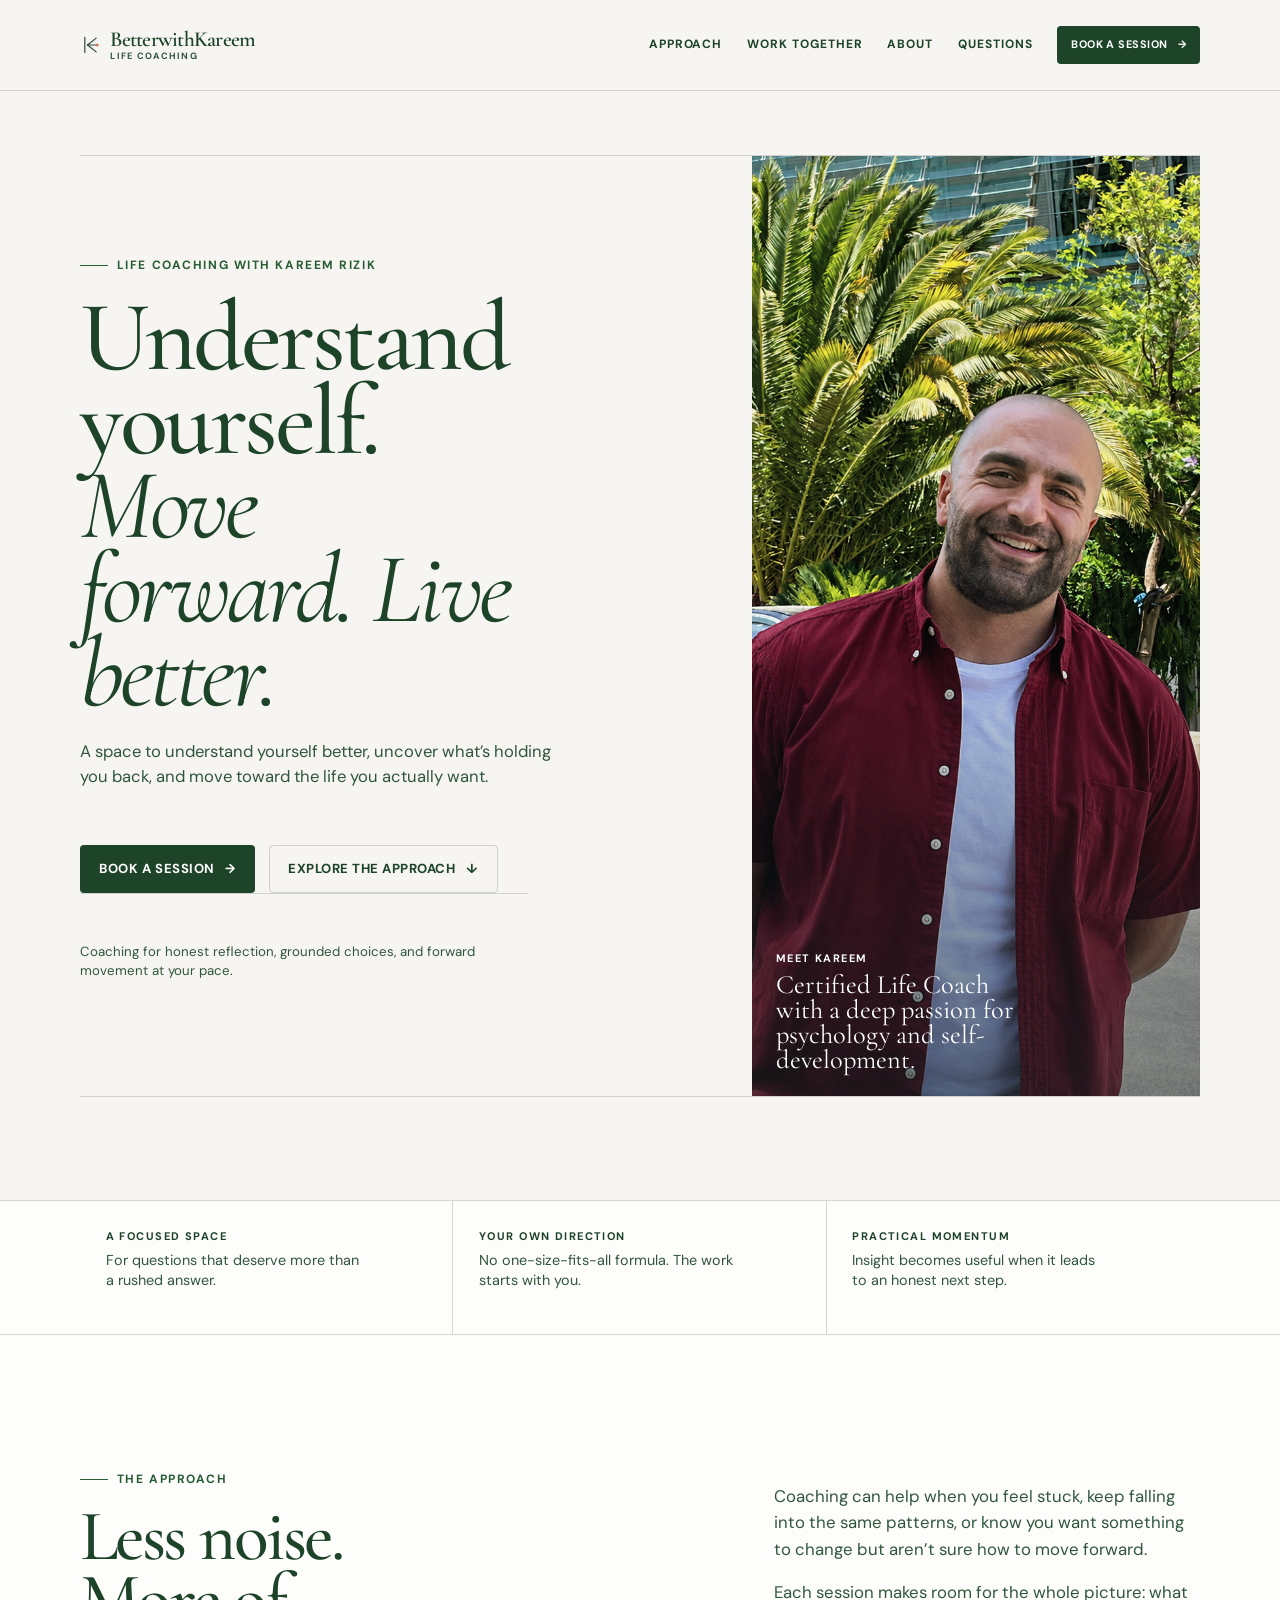
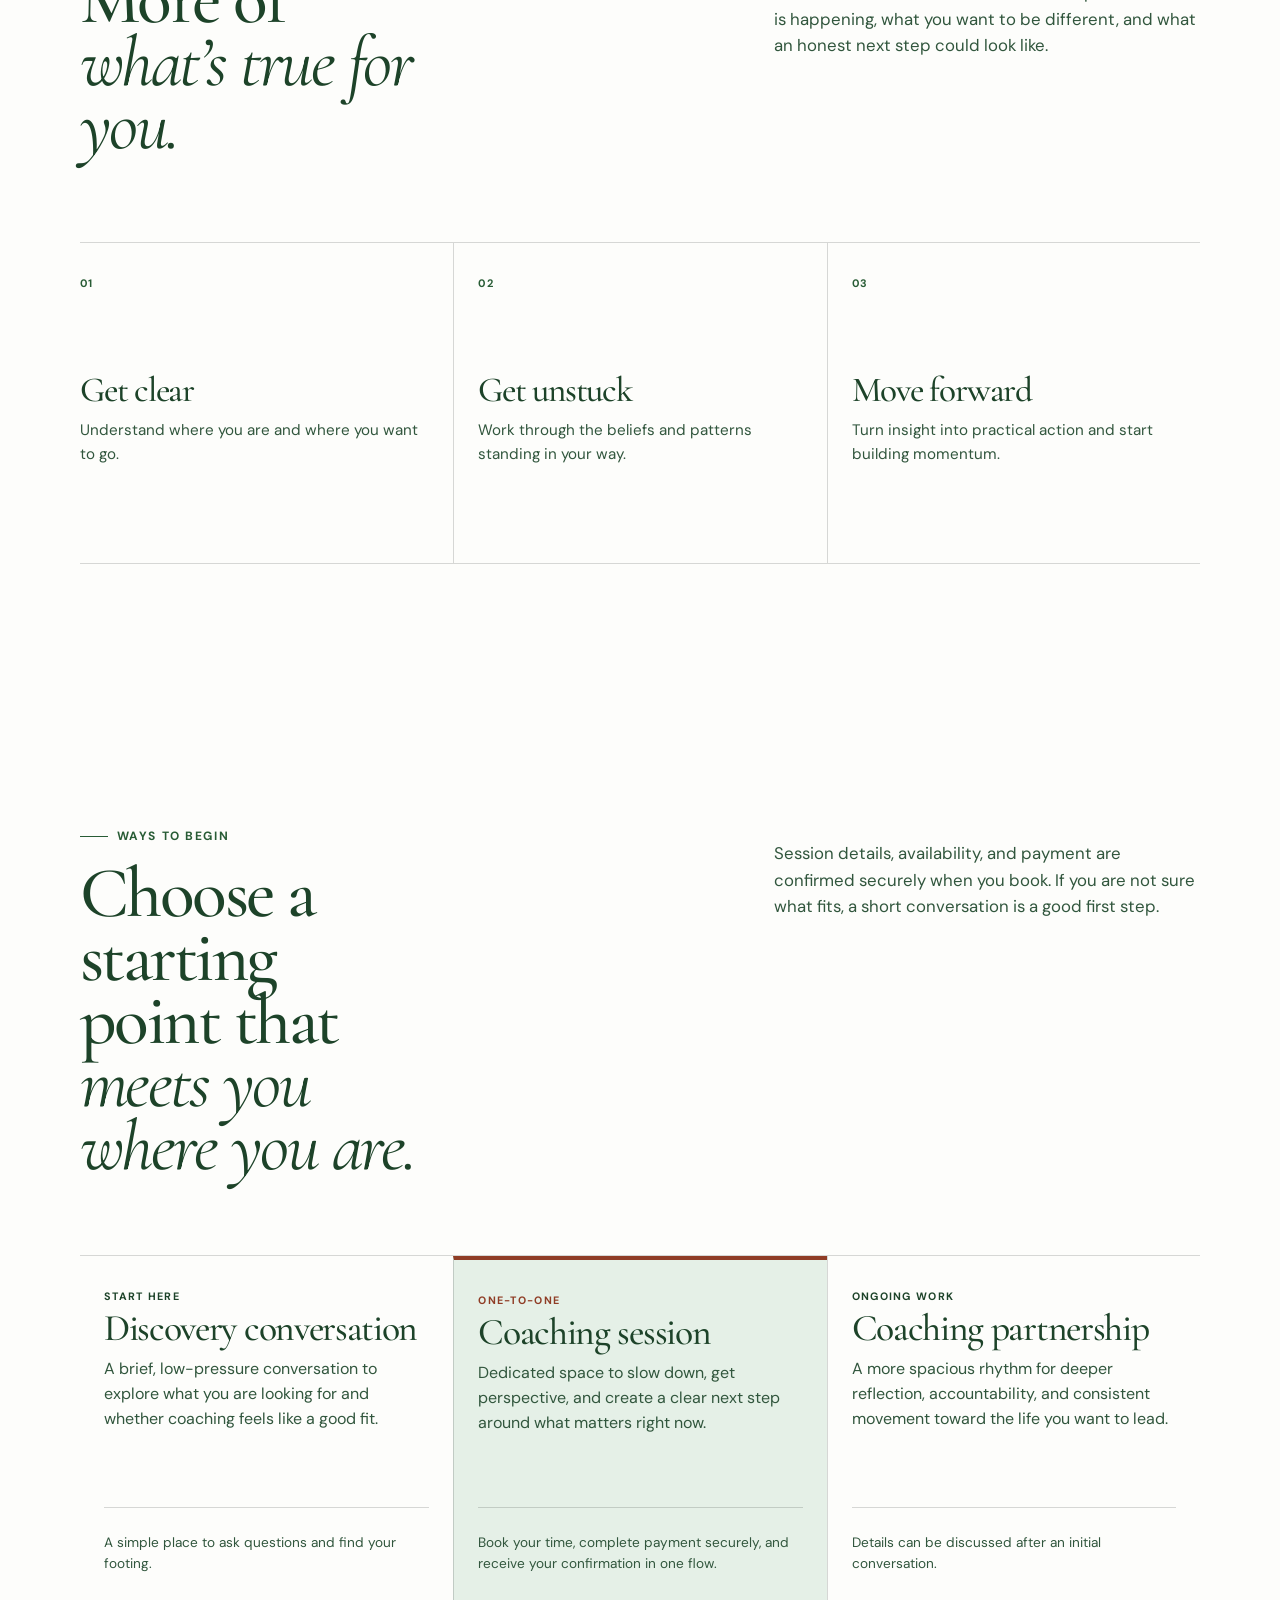
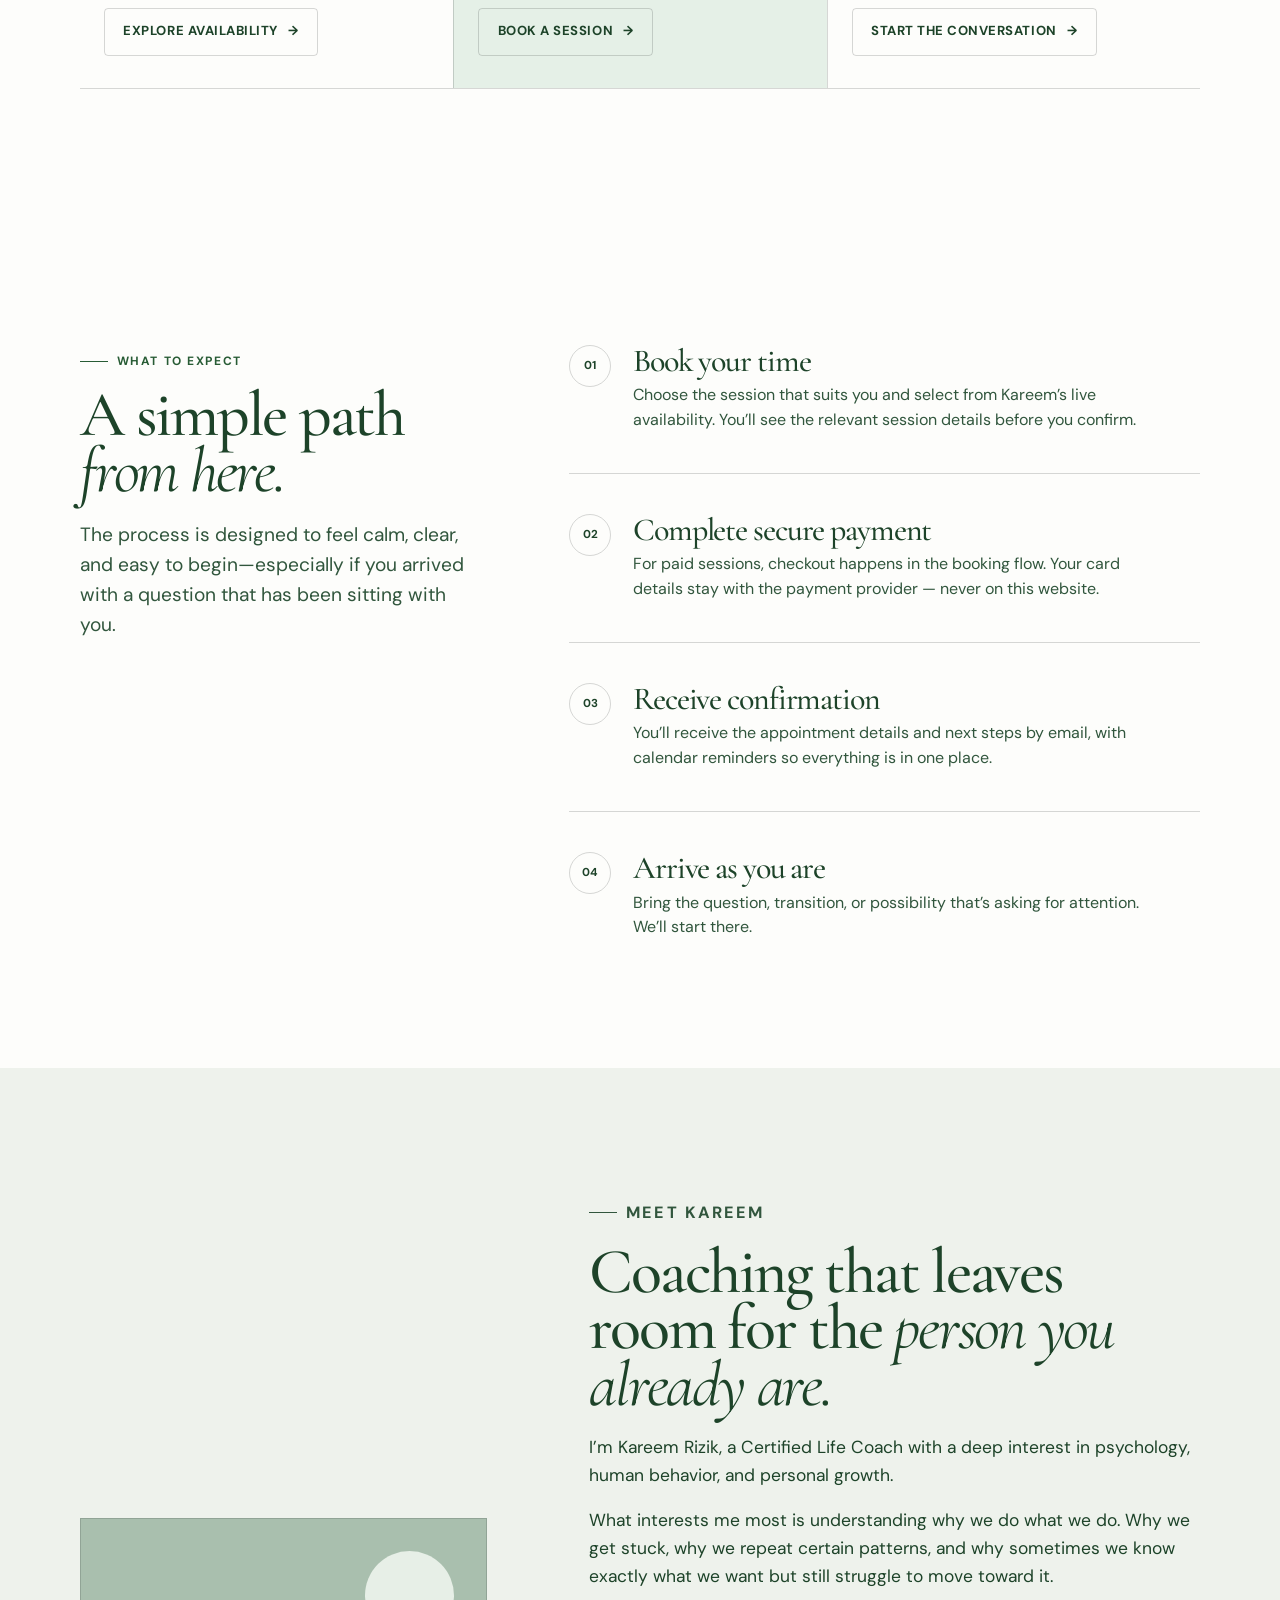
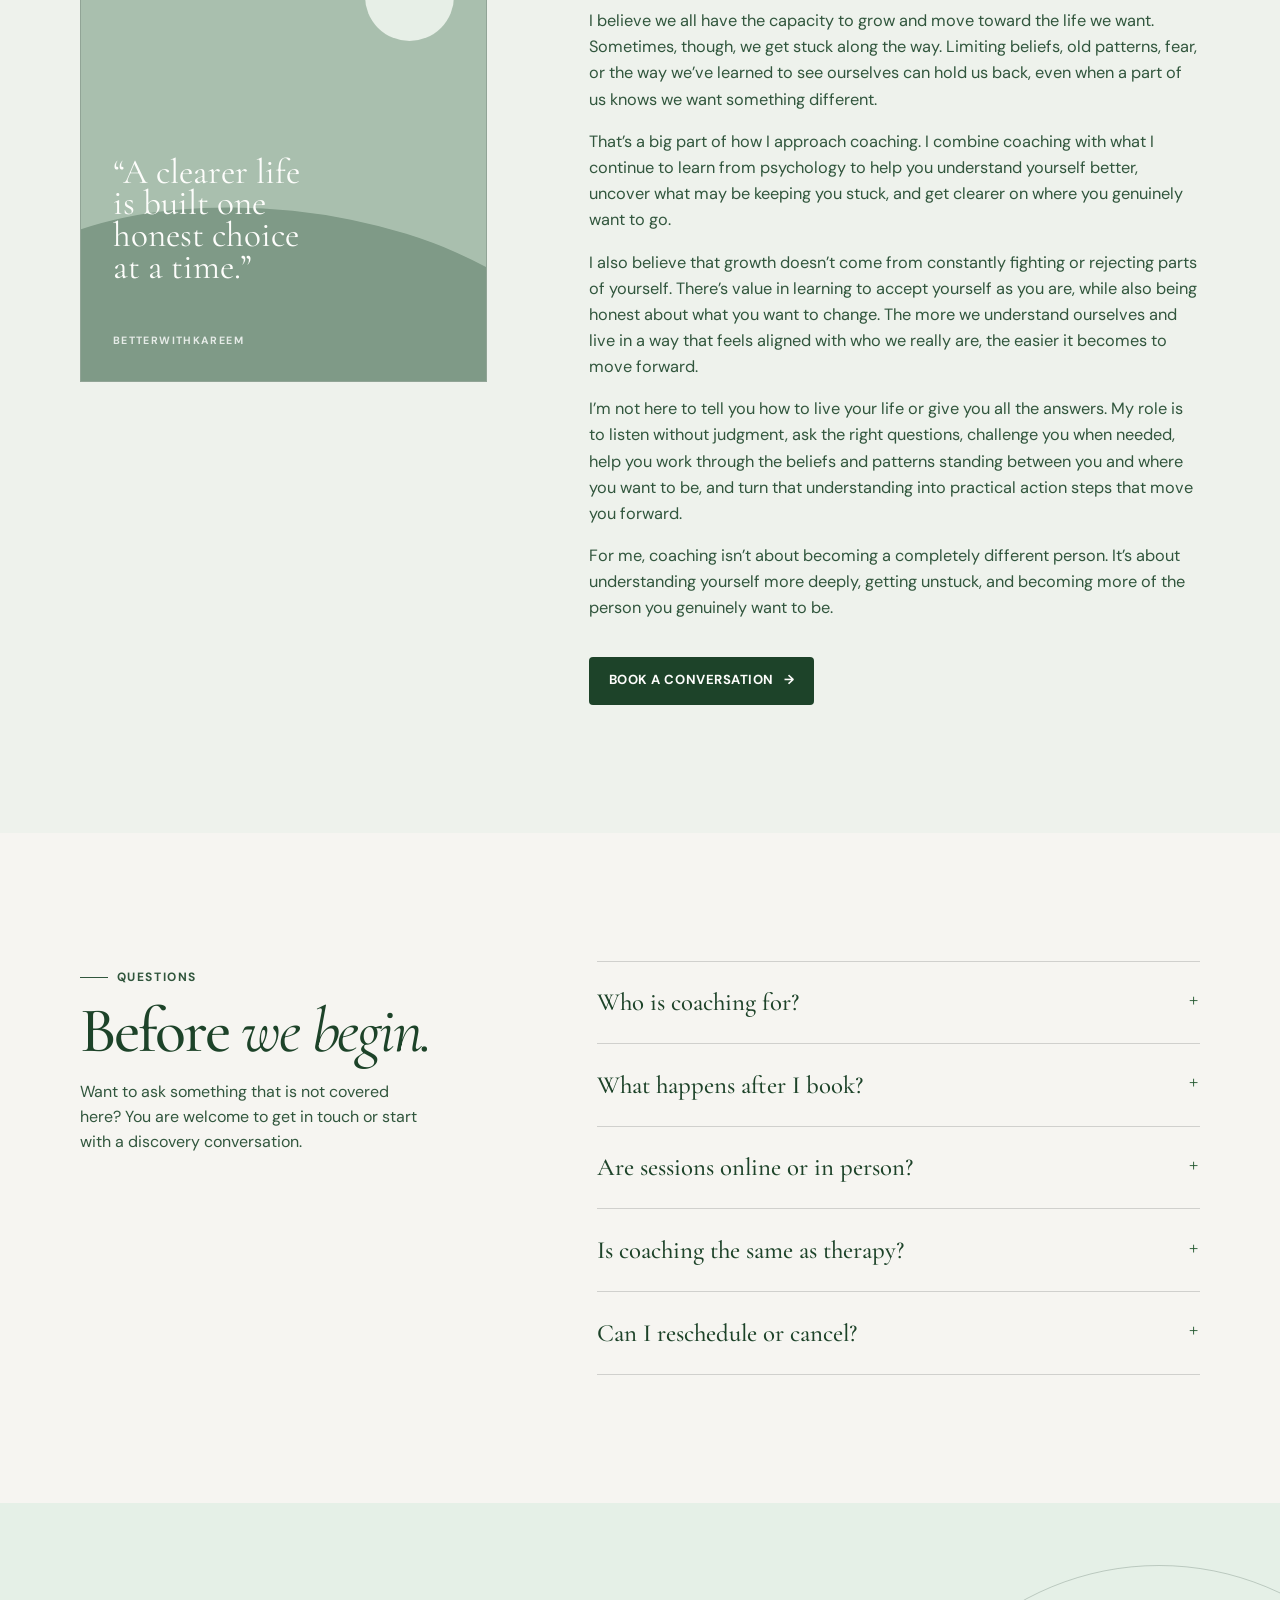
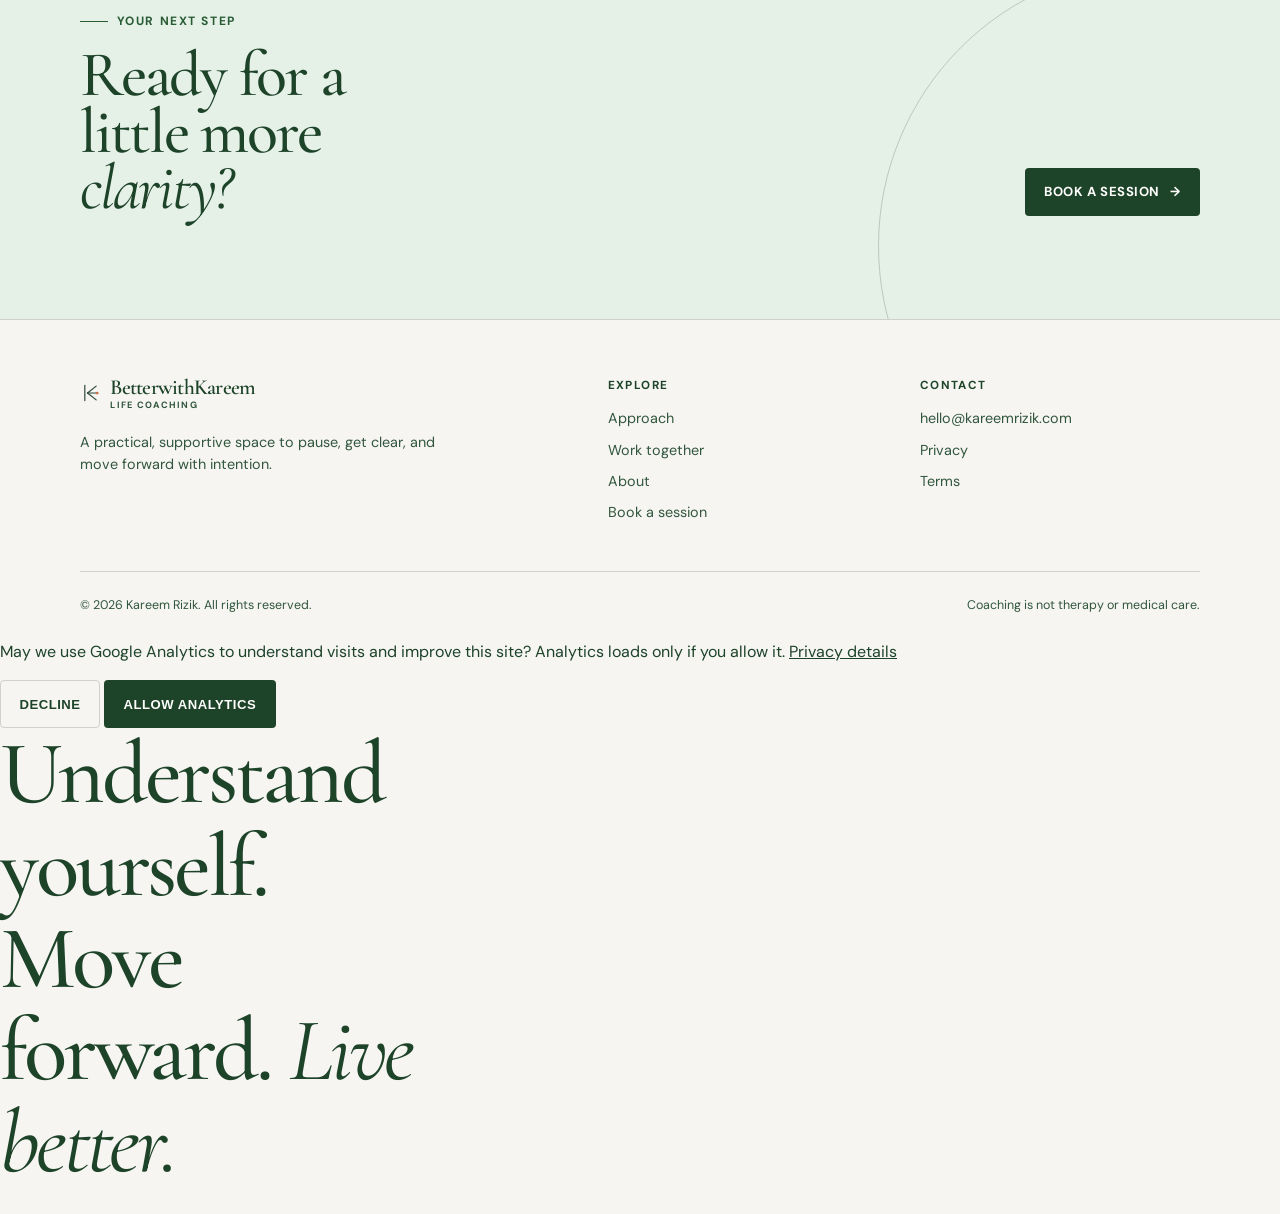
==== commit 1ab9816e: "Emphasize final slogan line" ====
--- a/index.html
+++ b/index.html
@@ -1 +1,2 @@
-<!doctype html><html lang="en"><head><meta charset="utf-8"><meta name="viewport" content="width=device-width, initial-scale=1"><meta name="description" content="Better With Kareem — life coaching for self-understanding, personal growth, and practical forward movement."><meta name="theme-color" content="#f6f5f1"><meta property="og:title" content="Better With Kareem | Life Coaching"><meta property="og:description" content="A space to understand yourself better, uncover what’s holding you back, and move toward the life you actually want."><meta property="og:type" content="website"><meta property="og:url" content="https://betterwithkareem.com/"><meta name="twitter:card" content="summary"><title>Better With Kareem | Life Coaching</title><link rel="canonical" href="https://betterwithkareem.com/"><link rel="icon" href="/assets/icons/mark.svg" type="image/svg+xml"><link rel="stylesheet" href="/assets/css/styles.css"><script type="application/ld+json"> { "@context": "https://schema.org", "@graph": [ { "@type": "WebSite", "@id": "https://betterwithkareem.com/#website", "url": "https://betterwithkareem.com/", "name": "Better With Kareem | Life Coaching" }, { "@type": "Person", "@id": "https://betterwithkareem.com/#kareem-rizik", "name": "Kareem Rizik", "url": "https://betterwithkareem.com/", "description": "Kareem Rizik is a Certified Life Coach with a deep interest in psychology, human behavior, and personal growth." }, { "@type": "Service", "@id": "https://betterwithkareem.com/#life-coaching", "name": "Life Coaching with Kareem Rizik", "serviceType": "Life Coaching", "url": "https://betterwithkareem.com/", "provider": { "@id": "https://betterwithkareem.com/#kareem-rizik" } } ] } </script><style>.editorial-hero__copy,.split-heading>*,.process>*,.about-grid>*,.faq-grid>*,.booking-layout>*{min-width:0}.portrait-panel img{object-position:50% 39%;transform:translateX(5%) scale(1.16);transform-origin:center 39%}@media(max-width:860px){.split-heading,.process,.about-grid,.faq-grid,.booking-layout{grid-template-columns:minmax(0,1fr)}.split-heading{gap:2rem}.split-heading__side{padding-top:0}.split-heading h2,.process h2,.about-copy h2,.faq-grid h2,.booking-cta h2{max-width:13ch}.portrait-panel img{object-position:50% 31%;transform:translateX(5%) scale(1.16)}}@media(max-width:560px){.editorial-hero h1{max-width:10ch;font-size:clamp(3.5rem,16vw,4.7rem)}.split-heading h2,.process h2,.about-copy h2,.faq-grid h2,.booking-cta h2{max-width:13ch;font-size:clamp(2.65rem,12.5vw,3.45rem)}}.about-copy>p:nth-of-type(2){color:var(--ink);font-size:1.09rem}</style></head><body><a class="skip-link" href="#main-content">Skip to content</a><header class="site-header"><div class="container nav"><a class="brand" href="/" aria-label="Better With Kareem home"><img class="brand__mark" src="/assets/icons/mark.svg" alt=""><span class="brand__name">BetterwithKareem<small>Life coaching</small></span></a><button class="menu-toggle" type="button" aria-label="Open navigation" aria-expanded="false" data-menu-toggle><svg viewBox="0 0 24 24" fill="none" aria-hidden="true"><path d="M3 7h18M3 17h18" stroke="currentColor" stroke-width="1.8" stroke-linecap="round"/></svg></button><nav class="nav__links" aria-label="Primary navigation" data-menu><a href="#approach">Approach</a><a href="#work-together">Work together</a><a href="#about">About</a><a href="#faq">Questions</a><a class="button button--small button--primary" href="/book/">Book a session <span aria-hidden="true">→</span></a></nav></div></header><main id="main-content"><section class="hero editorial-hero"><div class="container editorial-hero__frame"><div class="editorial-hero__copy"><p class="eyebrow">Life coaching with Kareem Rizik</p><h1>Understand yourself. <em>Move forward. Live better.</em></h1><p class="lede">A space to understand yourself better, uncover what’s holding you back, and move toward the life you actually want.</p><div class="button-row"><a class="button button--primary" href="/book/">Book a session <span aria-hidden="true">→</span></a><a class="button button--ghost" href="#approach">Explore the approach <span aria-hidden="true">↓</span></a></div><p class="hero__note">Coaching for honest reflection, grounded choices, and forward movement at your pace.</p></div><figure class="portrait-panel"><img src="/assets/kareem-rizik-portrait.png" alt="Kareem Rizik smiling outdoors" width="941" height="1672"><figcaption><span>Meet Kareem</span><p>Certified Life Coach with a deep passion for psychology and self-development.</p></figcaption></figure></div></section><section class="trust-strip" aria-label="Coaching values"><div class="container trust-strip__inner"><div class="trust-strip__item"><span class="trust-strip__title">A focused space</span><span class="trust-strip__text">For questions that deserve more than a rushed answer.</span></div><div class="trust-strip__item"><span class="trust-strip__title">Your own direction</span><span class="trust-strip__text">No one-size-fits-all formula. The work starts with you.</span></div><div class="trust-strip__item"><span class="trust-strip__title">Practical momentum</span><span class="trust-strip__text">Insight becomes useful when it leads to an honest next step.</span></div></div></section><section class="section section--white" id="approach"><div class="container"><div class="split-heading approach-heading"><div><p class="eyebrow">The approach</p><h2>Less noise. More of <em>what’s true for you.</em></h2></div><div class="split-heading__side"><p>Coaching can help when you feel stuck, keep falling into the same patterns, or know you want something to change but aren’t sure how to move forward.</p><p>Each session makes room for the whole picture: what is happening, what you want to be different, and what an honest next step could look like.</p></div></div><div class="principles"><article class="principle"><span class="principle__number">01</span><h3>Get clear</h3><p>Understand where you are and where you want to go.</p></article><article class="principle"><span class="principle__number">02</span><h3>Get unstuck</h3><p>Work through the beliefs and patterns standing in your way.</p></article><article class="principle"><span class="principle__number">03</span><h3>Move forward</h3><p>Turn insight into practical action and start building momentum.</p></article></div></div></section><section class="section section--soft" id="work-together"><div class="container"><div class="split-heading"><div><p class="eyebrow">Ways to begin</p><h2>Choose a starting point that <em>meets you where you are.</em></h2></div><div class="split-heading__side"><p>Session details, availability, and payment are confirmed securely when you book. If you are not sure what fits, a short conversation is a good first step.</p></div></div><div class="services"><article class="service-card"><span class="service-card__label">Start here</span><h3>Discovery conversation</h3><p>A brief, low-pressure conversation to explore what you are looking for and whether coaching feels like a good fit.</p><p class="service-card__meta">A simple place to ask questions and find your footing.</p><a class="button" href="/book/">Explore availability <span aria-hidden="true">→</span></a></article><article class="service-card service-card--featured"><span class="service-card__label">One-to-one</span><h3>Coaching session</h3><p>Dedicated space to slow down, get perspective, and create a clear next step around what matters right now.</p><p class="service-card__meta">Book your time, complete payment securely, and receive your confirmation in one flow.</p><a class="button" href="/book/">Book a session <span aria-hidden="true">→</span></a></article><article class="service-card"><span class="service-card__label">Ongoing work</span><h3>Coaching partnership</h3><p>A more spacious rhythm for deeper reflection, accountability, and consistent movement toward the life you want to lead.</p><p class="service-card__meta">Details can be discussed after an initial conversation.</p><a class="button" href="/book/">Start the conversation <span aria-hidden="true">→</span></a></article></div></div></section><section class="section section--white"><div class="container process"><div class="process__lead"><p class="eyebrow">What to expect</p><h2>A simple path <em>from here.</em></h2><p class="lede">The process is designed to feel calm, clear, and easy to begin—especially if you arrived with a question that has been sitting with you.</p></div><div class="process__steps"><article class="process__step"><h3>Book your time</h3><p>Choose the session that suits you and select from Kareem’s live availability. You’ll see the relevant session details before you confirm.</p></article><article class="process__step"><h3>Complete secure payment</h3><p>For paid sessions, checkout happens in the booking flow. Your card details stay with the payment provider — never on this website.</p></article><article class="process__step"><h3>Receive confirmation</h3><p>You’ll receive the appointment details and next steps by email, with calendar reminders so everything is in one place.</p></article><article class="process__step"><h3>Arrive as you are</h3><p>Bring the question, transition, or possibility that’s asking for attention. We’ll start there.</p></article></div></div></section><section class="section section--about" id="about"><div class="container about-grid"><div class="about-card"><p class="about-card__quote">“A clearer life is built one honest choice at a time.”</p><span class="about-card__signature">BetterwithKareem</span></div><div class="about-copy"><p class="eyebrow">Meet Kareem</p><h2>Coaching that leaves room for the <em>person you already are.</em></h2><p>I’m Kareem Rizik, a Certified Life Coach with a deep interest in psychology, human behavior, and personal growth.</p><p>What interests me most is understanding why we do what we do. Why we get stuck, why we repeat certain patterns, and why sometimes we know exactly what we want but still struggle to move toward it.</p><p>I believe we all have the capacity to grow and move toward the life we want. Sometimes, though, we get stuck along the way. Limiting beliefs, old patterns, fear, or the way we’ve learned to see ourselves can hold us back, even when a part of us knows we want something different.</p><p>That’s a big part of how I approach coaching. I combine coaching with what I continue to learn from psychology to help you understand yourself better, uncover what may be keeping you stuck, and get clearer on where you genuinely want to go.</p><p>I also believe that growth doesn’t come from constantly fighting or rejecting parts of yourself. There’s value in learning to accept yourself as you are, while also being honest about what you want to change. The more we understand ourselves and live in a way that feels aligned with who we really are, the easier it becomes to move forward.</p><p>I’m not here to tell you how to live your life or give you all the answers. My role is to listen without judgment, ask the right questions, challenge you when needed, help you work through the beliefs and patterns standing between you and where you want to be, and turn that understanding into practical action steps that move you forward.</p><p>For me, coaching isn’t about becoming a completely different person. It’s about understanding yourself more deeply, getting unstuck, and becoming more of the person you genuinely want to be.</p><div class="button-row"><a class="button button--primary" href="/book/">Book a conversation <span aria-hidden="true">→</span></a></div></div></div></section><section class="section" id="faq"><div class="container faq-grid"><div class="faq-grid__lead"><p class="eyebrow">Questions</p><h2>Before <em>we begin.</em></h2><p>Want to ask something that is not covered here? You are welcome to get in touch or start with a discovery conversation.</p></div><div class="faq-list"><details><summary>Who is coaching for?</summary><p>Coaching can be useful for people navigating change, feeling stuck, working through a decision, or wanting to build a life with more intention. The first conversation is a good place to explore whether it fits what you need.</p></details><details><summary>What happens after I book?</summary><p>You’ll receive a confirmation email with the appointment details and next steps. If a paid session applies, payment is completed securely as part of the booking process.</p></details><details><summary>Are sessions online or in person?</summary><p>Session format and availability are shown when you book. Details can also be confirmed in your initial conversation.</p></details><details><summary>Is coaching the same as therapy?</summary><p>No. Coaching is not therapy, medical care, or crisis support. It is a collaborative, future-oriented space for reflection, choices, and practical movement. If you need mental-health or emergency support, please contact an appropriately qualified local professional or emergency service.</p></details><details><summary>Can I reschedule or cancel?</summary><p>The booking confirmation includes the current rescheduling and cancellation process. Please review the policy shown during booking before confirming your appointment.</p></details></div></div></section><section class="booking-cta"><div class="container booking-cta__inner"><div><p class="eyebrow">Your next step</p><h2>Ready for a little more <em>clarity?</em></h2></div><a class="button button--primary" href="/book/">Book a session <span aria-hidden="true">→</span></a></div></section></main><footer class="site-footer"><div class="container"><div class="footer-grid"><div><a class="brand" href="/"><img class="brand__mark" src="/assets/icons/mark.svg" alt=""><span class="brand__name">BetterwithKareem<small>Life Coaching</small></span></a><p class="footer-note">A practical, supportive space to pause, get clear, and move forward with intention.</p></div><div><p class="footer-title">Explore</p><nav class="footer-links" aria-label="Footer navigation"><a href="#approach">Approach</a><a href="#work-together">Work together</a><a href="#about">About</a><a href="/book/">Book a session</a></nav></div><div><p class="footer-title">Contact</p><div class="footer-links"><a href="mailto:hello@kareemrizik.com" data-contact-email>hello@kareemrizik.com</a><a href="/legal/privacy.html">Privacy</a><a href="/legal/terms.html">Terms</a></div></div></div><div class="footer-bottom"><span>© <span data-current-year></span> Kareem Rizik. All rights reserved.</span><span>Coaching is not therapy or medical care.</span></div></div></footer><script src="/assets/js/analytics-config.js"></script><script src="/assets/js/analytics.js"></script><script src="/assets/js/booking-config.js"></script><script src="/assets/js/site.js"></script></body></html> 
+<!doctype html><html lang="en"><head><meta charset="utf-8"><meta name="viewport" content="width=device-width, initial-scale=1"><meta name="description" content="Better With Kareem — life coaching for self-understanding, personal growth, and practical forward movement."><meta name="theme-color" content="#f6f5f1"><meta property="og:title" content="Better With Kareem | Life Coaching"><meta property="og:description" content="A space to understand yourself better, uncover what’s holding you back, and move toward the life you actually want."><meta property="og:type" content="website"><meta property="og:url" content="https://betterwithkareem.com/"><meta name="twitter:card" content="summary"><title>Better With Kareem | Life Coaching</title><link rel="canonical" href="https://betterwithkareem.com/"><link rel="icon" href="/assets/icons/mark.svg" type="image/svg+xml"><link rel="stylesheet" href="/assets/css/styles.css"><script type="application/ld+json"> { "@context": "https://schema.org", "@graph": [ { "@type": "WebSite", "@id": "https://betterwithkareem.com/#website", "url": "https://betterwithkareem.com/", "name": "Better With Kareem | Life Coaching" }, { "@type": "Person", "@id": "https://betterwithkareem.com/#kareem-rizik", "name": "Kareem Rizik", "url": "https://betterwithkareem.com/", "description": "Kareem Rizik is a Certified Life Coach with a deep interest in psychology, human behavior, and personal growth." }, { "@type": "Service", "@id": "https://betterwithkareem.com/#life-coaching", "name": "Life Coaching with Kareem Rizik", "serviceType": "Life Coaching", "url": "https://betterwithkareem.com/", "provider": { "@id": "https://betterwithkareem.com/#kareem-rizik" } } ] } </script><style>.editorial-hero__copy,.split-heading>*,.process>*,.about-grid>*,.faq-grid>*,.booking-layout>*{min-width:0}.portrait-panel img{object-position:50% 39%;transform:translateX(5%) scale(1.16);transform-origin:center 39%}@media(max-width:860px){.split-heading,.process,.about-grid,.faq-grid,.booking-layout{grid-template-columns:minmax(0,1fr)}.split-heading{gap:2rem}.split-heading__side{padding-top:0}.split-heading h2,.process h2,.about-copy h2,.faq-grid h2,.booking-cta h2{max-width:13ch}.portrait-panel img{object-position:50% 31%;transform:translateX(5%) scale(1.16)}}@media(max-width:560px){.editorial-hero h1{max-width:10ch;font-size:clamp(3.5rem,16vw,4.7rem)}.split-heading h2,.process h2,.about-copy h2,.faq-grid h2,.booking-cta h2{max-width:13ch;font-size:clamp(2.65rem,12.5vw,3.45rem)}}.about-copy>p:nth-of-type(2){color:var(--ink);font-size:1.09rem}@media(max-width:860px){.editorial-hero__frame>*,.split-heading>*,.trust-strip__item,.principle,.service-card,.process__lead,.process__steps,.process__step,.about-card,.about-copy,.faq-grid__lead,.faq-list,.booking-cta__inner>*,.footer-grid>*{min-width:0}.editorial-hero h1,.split-heading h2,.process h2,.about-copy h2,.faq-grid h2,.booking-cta h2,.principle h3,.service-card h3,.process__step h3,.faq-list summary,.about-card__quote,.portrait-panel figcaption p{max-inline-size:100%;overflow-wrap:anywhere;hyphens:auto}}</style></head><body><a class="skip-link" href="#main-content">Skip to content</a><header class="site-header"><div class="container nav"><a class="brand" href="/" aria-label="Better With Kareem home"><img class="brand__mark" src="/assets/icons/mark.svg" alt=""><span class="brand__name">BetterwithKareem<small>Life coaching</small></span></a><button class="menu-toggle" type="button" aria-label="Open navigation" aria-expanded="false" data-menu-toggle><svg viewBox="0 0 24 24" fill="none" aria-hidden="true"><path d="M3 7h18M3 17h18" stroke="currentColor" stroke-width="1.8" stroke-linecap="round"/></svg></button><nav class="nav__links" aria-label="Primary navigation" data-menu><a href="#approach">Approach</a><a href="#work-together">Work together</a><a href="#about">About</a><a href="#faq">Questions</a><a class="button button--small button--primary" href="/book/">Book a session <span aria-hidden="true">→</span></a></nav></div></header><main id="main-content"><section class="hero editorial-hero"><div class="container editorial-hero__frame"><div class="editorial-hero__copy"><p class="eyebrow">Life coaching with Kareem Rizik</p><h1>Understand yourself. <em>Move forward. Live better.</em></h1><p class="lede">A space to understand yourself better, uncover what’s holding you back, and move toward the life you actually want.</p><div class="button-row"><a class="button button--primary" href="/book/">Book a session <span aria-hidden="true">→</span></a><a class="button button--ghost" href="#approach">Explore the approach <span aria-hidden="true">↓</span></a></div><p class="hero__note">Coaching for honest reflection, grounded choices, and forward movement at your pace.</p></div><figure class="portrait-panel"><img src="/assets/kareem-rizik-portrait.png" alt="Kareem Rizik smiling outdoors" width="941" height="1672"><figcaption><span>Meet Kareem</span><p>Certified Life Coach with a deep passion for psychology and self-development.</p></figcaption></figure></div></section><section class="trust-strip" aria-label="Coaching values"><div class="container trust-strip__inner"><div class="trust-strip__item"><span class="trust-strip__title">A focused space</span><span class="trust-strip__text">For questions that deserve more than a rushed answer.</span></div><div class="trust-strip__item"><span class="trust-strip__title">Your own direction</span><span class="trust-strip__text">No one-size-fits-all formula. The work starts with you.</span></div><div class="trust-strip__item"><span class="trust-strip__title">Practical momentum</span><span class="trust-strip__text">Insight becomes useful when it leads to an honest next step.</span></div></div></section><section class="section section--white" id="approach"><div class="container"><div class="split-heading approach-heading"><div><p class="eyebrow">The approach</p><h2>Less noise. More of <em>what’s true for you.</em></h2></div><div class="split-heading__side"><p>Coaching can help when you feel stuck, keep falling into the same patterns, or know you want something to change but aren’t sure how to move forward.</p><p>Each session makes room for the whole picture: what is happening, what you want to be different, and what an honest next step could look like.</p></div></div><div class="principles"><article class="principle"><span class="principle__number">01</span><h3>Get clear</h3><p>Understand where you are and where you want to go.</p></article><article class="principle"><span class="principle__number">02</span><h3>Get unstuck</h3><p>Work through the beliefs and patterns standing in your way.</p></article><article class="principle"><span class="principle__number">03</span><h3>Move forward</h3><p>Turn insight into practical action and start building momentum.</p></article></div></div></section><section class="section section--soft" id="work-together"><div class="container"><div class="split-heading"><div><p class="eyebrow">Ways to begin</p><h2>Choose a starting point that <em>meets you where you are.</em></h2></div><div class="split-heading__side"><p>Session details, availability, and payment are confirmed securely when you book. If you are not sure what fits, a short conversation is a good first step.</p></div></div><div class="services"><article class="service-card"><span class="service-card__label">Start here</span><h3>Discovery conversation</h3><p>A brief, low-pressure conversation to explore what you are looking for and whether coaching feels like a good fit.</p><p class="service-card__meta">A simple place to ask questions and find your footing.</p><a class="button" href="/book/">Explore availability <span aria-hidden="true">→</span></a></article><article class="service-card service-card--featured"><span class="service-card__label">One-to-one</span><h3>Coaching session</h3><p>Dedicated space to slow down, get perspective, and create a clear next step around what matters right now.</p><p class="service-card__meta">Book your time, complete payment securely, and receive your confirmation in one flow.</p><a class="button" href="/book/">Book a session <span aria-hidden="true">→</span></a></article><article class="service-card"><span class="service-card__label">Ongoing work</span><h3>Coaching partnership</h3><p>A more spacious rhythm for deeper reflection, accountability, and consistent movement toward the life you want to lead.</p><p class="service-card__meta">Details can be discussed after an initial conversation.</p><a class="button" href="/book/">Start the conversation <span aria-hidden="true">→</span></a></article></div></div></section><section class="section section--white"><div class="container process"><div class="process__lead"><p class="eyebrow">What to expect</p><h2>A simple path <em>from here.</em></h2><p class="lede">The process is designed to feel calm, clear, and easy to begin—especially if you arrived with a question that has been sitting with you.</p></div><div class="process__steps"><article class="process__step"><h3>Book your time</h3><p>Choose the session that suits you and select from Kareem’s live availability. You’ll see the relevant session details before you confirm.</p></article><article class="process__step"><h3>Complete secure payment</h3><p>For paid sessions, checkout happens in the booking flow. Your card details stay with the payment provider — never on this website.</p></article><article class="process__step"><h3>Receive confirmation</h3><p>You’ll receive the appointment details and next steps by email, with calendar reminders so everything is in one place.</p></article><article class="process__step"><h3>Arrive as you are</h3><p>Bring the question, transition, or possibility that’s asking for attention. We’ll start there.</p></article></div></div></section><section class="section section--about" id="about"><div class="container about-grid"><div class="about-card"><p class="about-card__quote">“A clearer life is built one honest choice at a time.”</p><span class="about-card__signature">BetterwithKareem</span></div><div class="about-copy"><p class="eyebrow">Meet Kareem</p><h2>Coaching that leaves room for the <em>person you already are.</em></h2><p>I’m Kareem Rizik, a Certified Life Coach with a deep interest in psychology, human behavior, and personal growth.</p><p>What interests me most is understanding why we do what we do. Why we get stuck, why we repeat certain patterns, and why sometimes we know exactly what we want but still struggle to move toward it.</p><p>I believe we all have the capacity to grow and move toward the life we want. Sometimes, though, we get stuck along the way. Limiting beliefs, old patterns, fear, or the way we’ve learned to see ourselves can hold us back, even when a part of us knows we want something different.</p><p>That’s a big part of how I approach coaching. I combine coaching with what I continue to learn from psychology to help you understand yourself better, uncover what may be keeping you stuck, and get clearer on where you genuinely want to go.</p><p>I also believe that growth doesn’t come from constantly fighting or rejecting parts of yourself. There’s value in learning to accept yourself as you are, while also being honest about what you want to change. The more we understand ourselves and live in a way that feels aligned with who we really are, the easier it becomes to move forward.</p><p>I’m not here to tell you how to live your life or give you all the answers. My role is to listen without judgment, ask the right questions, challenge you when needed, help you work through the beliefs and patterns standing between you and where you want to be, and turn that understanding into practical action steps that move you forward.</p><p>For me, coaching isn’t about becoming a completely different person. It’s about understanding yourself more deeply, getting unstuck, and becoming more of the person you genuinely want to be.</p><div class="button-row"><a class="button button--primary" href="/book/">Book a conversation <span aria-hidden="true">→</span></a></div></div></div></section><section class="section" id="faq"><div class="container faq-grid"><div class="faq-grid__lead"><p class="eyebrow">Questions</p><h2>Before <em>we begin.</em></h2><p>Want to ask something that is not covered here? You are welcome to get in touch or start with a discovery conversation.</p></div><div class="faq-list"><details><summary>Who is coaching for?</summary><p>Coaching can be useful for people navigating change, feeling stuck, working through a decision, or wanting to build a life with more intention. The first conversation is a good place to explore whether it fits what you need.</p></details><details><summary>What happens after I book?</summary><p>You’ll receive a confirmation email with the appointment details and next steps. If a paid session applies, payment is completed securely as part of the booking process.</p></details><details><summary>Are sessions online or in person?</summary><p>Session format and availability are shown when you book. Details can also be confirmed in your initial conversation.</p></details><details><summary>Is coaching the same as therapy?</summary><p>No. Coaching is not therapy, medical care, or crisis support. It is a collaborative, future-oriented space for reflection, choices, and practical movement. If you need mental-health or emergency support, please contact an appropriately qualified local professional or emergency service.</p></details><details><summary>Can I reschedule or cancel?</summary><p>The booking confirmation includes the current rescheduling and cancellation process. Please review the policy shown during booking before confirming your appointment.</p></details></div></div></section><section class="booking-cta"><div class="container booking-cta__inner"><div><p class="eyebrow">Your next step</p><h2>Ready for a little more <em>clarity?</em></h2></div><a class="button button--primary" href="/book/">Book a session <span aria-hidden="true">→</span></a></div></section></main><footer class="site-footer"><div class="container"><div class="footer-grid"><div><a class="brand" href="/"><img class="brand__mark" src="/assets/icons/mark.svg" alt=""><span class="brand__name">BetterwithKareem<small>Life Coaching</small></span></a><p class="footer-note">A practical, supportive space to pause, get clear, and move forward with intention.</p></div><div><p class="footer-title">Explore</p><nav class="footer-links" aria-label="Footer navigation"><a href="#approach">Approach</a><a href="#work-together">Work together</a><a href="#about">About</a><a href="/book/">Book a session</a></nav></div><div><p class="footer-title">Contact</p><div class="footer-links"><a href="mailto:hello@kareemrizik.com" data-contact-email>hello@kareemrizik.com</a><a href="/legal/privacy.html">Privacy</a><a href="/legal/terms.html">Terms</a></div></div></div><div class="footer-bottom"><span>© <span data-current-year></span> Kareem Rizik. All rights reserved.</span><span>Coaching is not therapy or medical care.</span></div></div></footer><script src="/assets/js/analytics-config.js"></script><script src="/assets/js/analytics.js"></script><script src="/assets/js/booking-config.js"></script><script src="/assets/js/site.js"></script></body></html> 
+<h1>Understand yourself. Move forward. <em>Live better.</em></h1>
--- a/assets/css/styles.css
+++ b/assets/css/styles.css
@@ -488,3 +488,41 @@
   .about-card { min-height: 23rem; }
   .about-card__quote { font-size: 1.95rem; }
 }
+
+/* Approved palette refinement */
+:root {
+  --ink: #1d4329;
+  --ink-soft: #31563d;
+  --forest: #285C35;
+  --forest-dark: #1d4329;
+  --pine: #fdfdfb;
+  --clay: #8f3c25;
+  --clay-pale: #f4e3da;
+}
+
+.section--soft .eyebrow { color: var(--forest); }
+
+.service-card--featured {
+  border-top: 4px solid var(--clay);
+  border-color: var(--line);
+  border-top-color: var(--clay);
+  background: #e5f0e7;
+}
+
+.service-card__label,
+.service-card--featured .service-card__label {
+  color: var(--forest-dark);
+  font-size: .67rem;
+}
+
+.service-card--featured .service-card__label { color: var(--clay); }
+
+.booking-cta { background: #e5f0e7; }
+
+@media (max-width: 860px) {
+  .service-card--featured {
+    padding: 2rem 1.25rem;
+    border-top: 4px solid var(--clay);
+    background: #e5f0e7;
+  }
+}
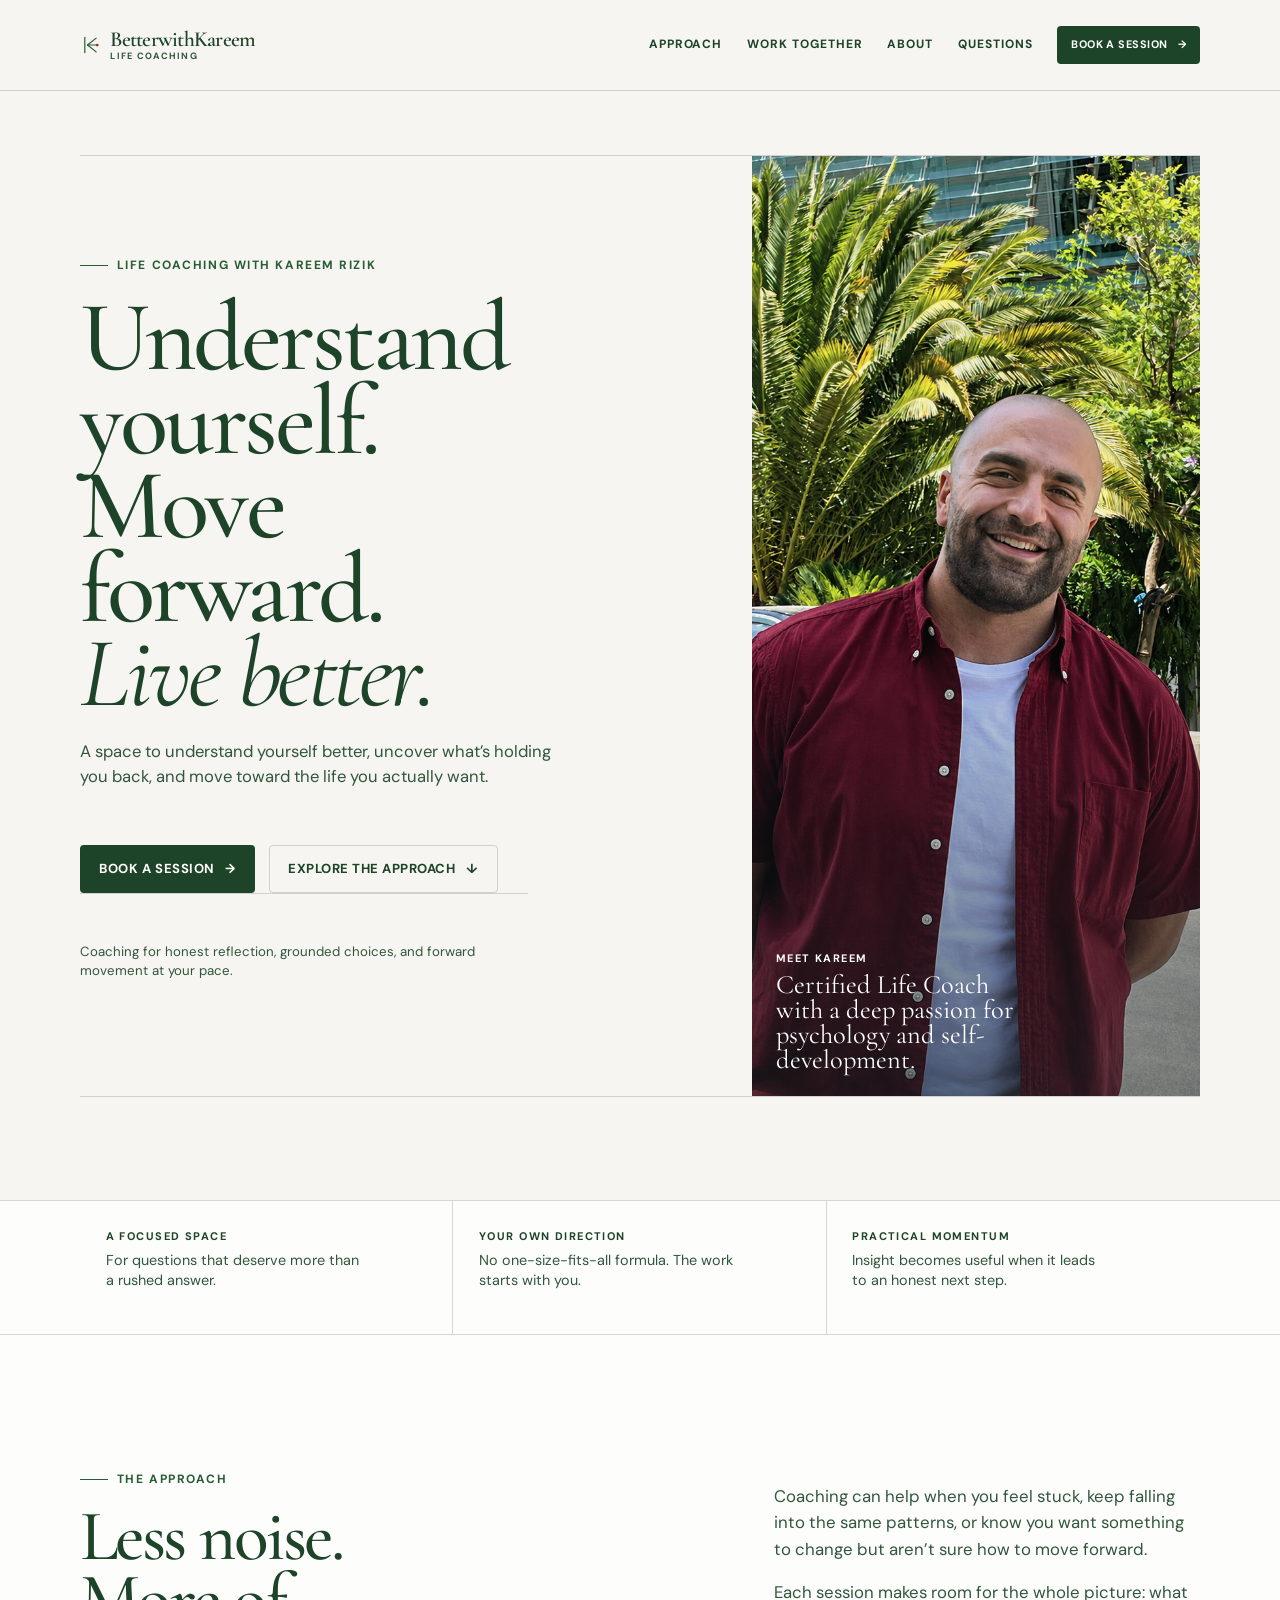
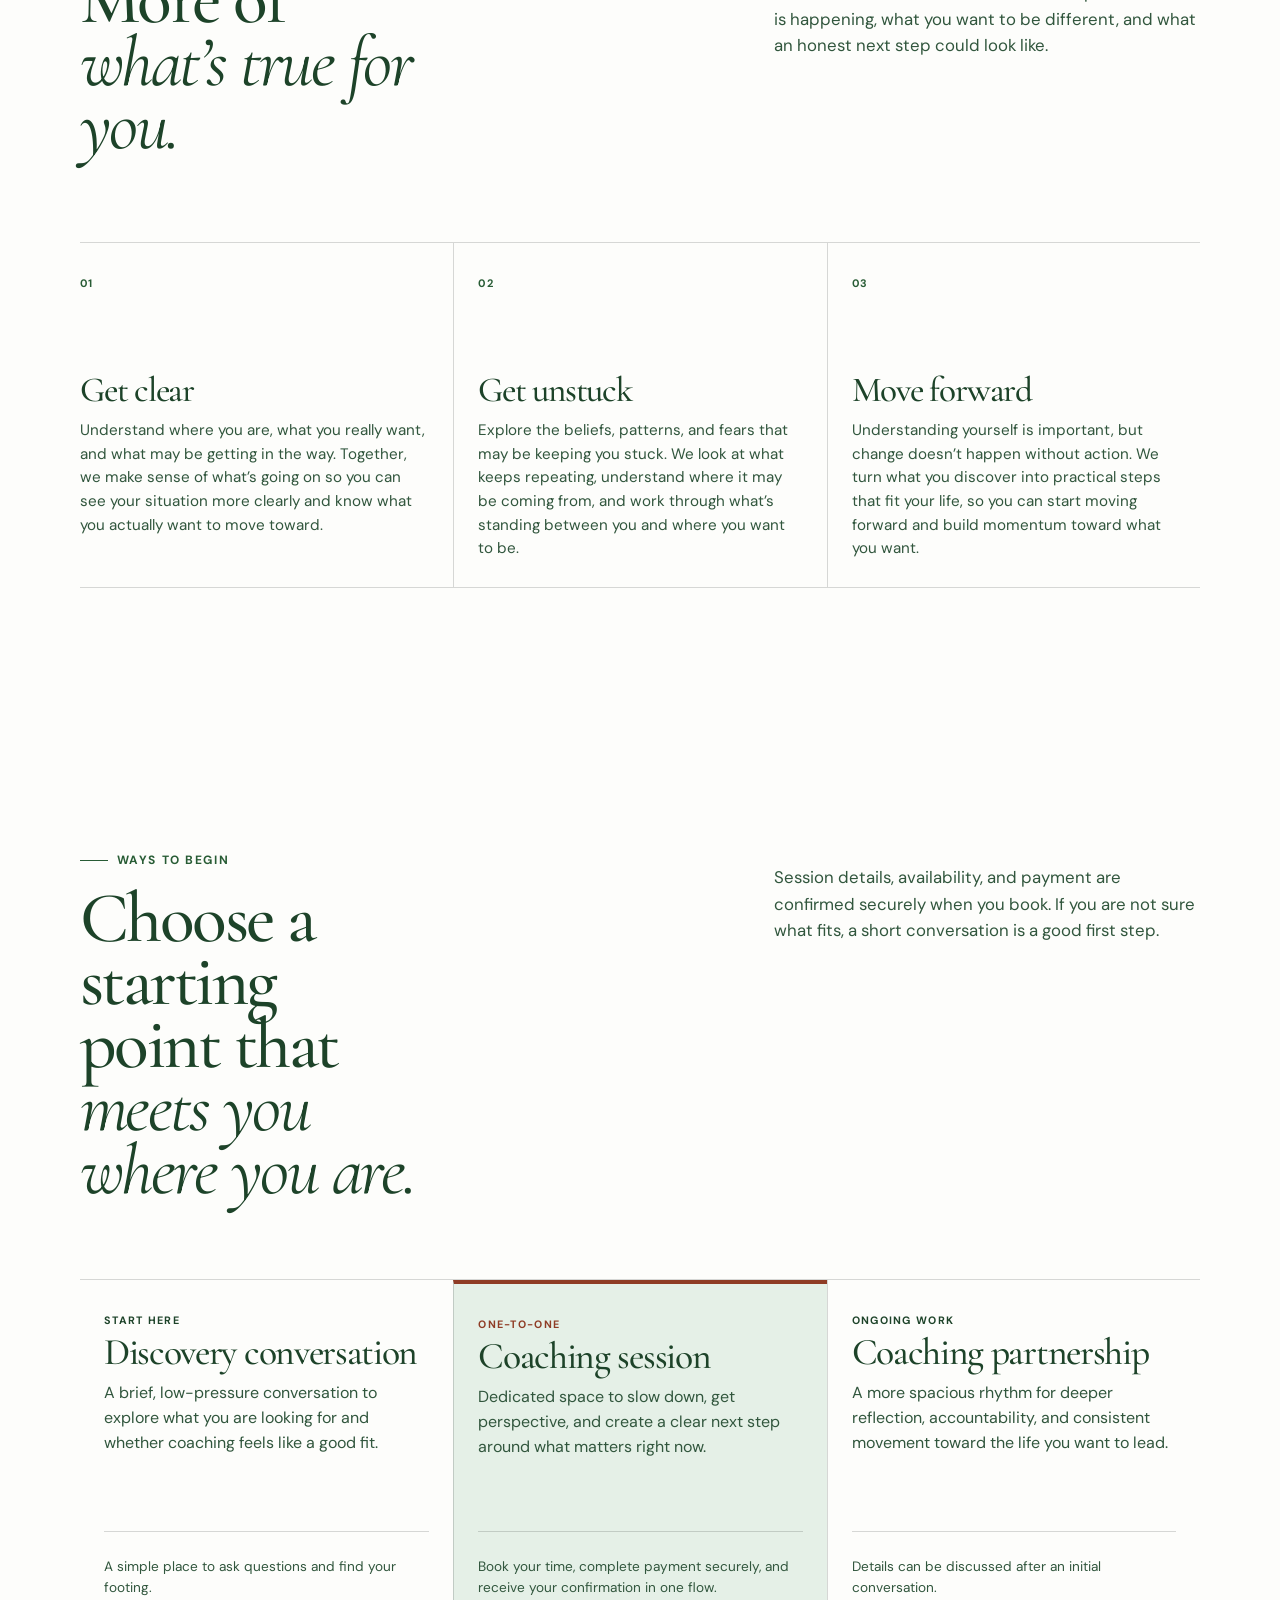
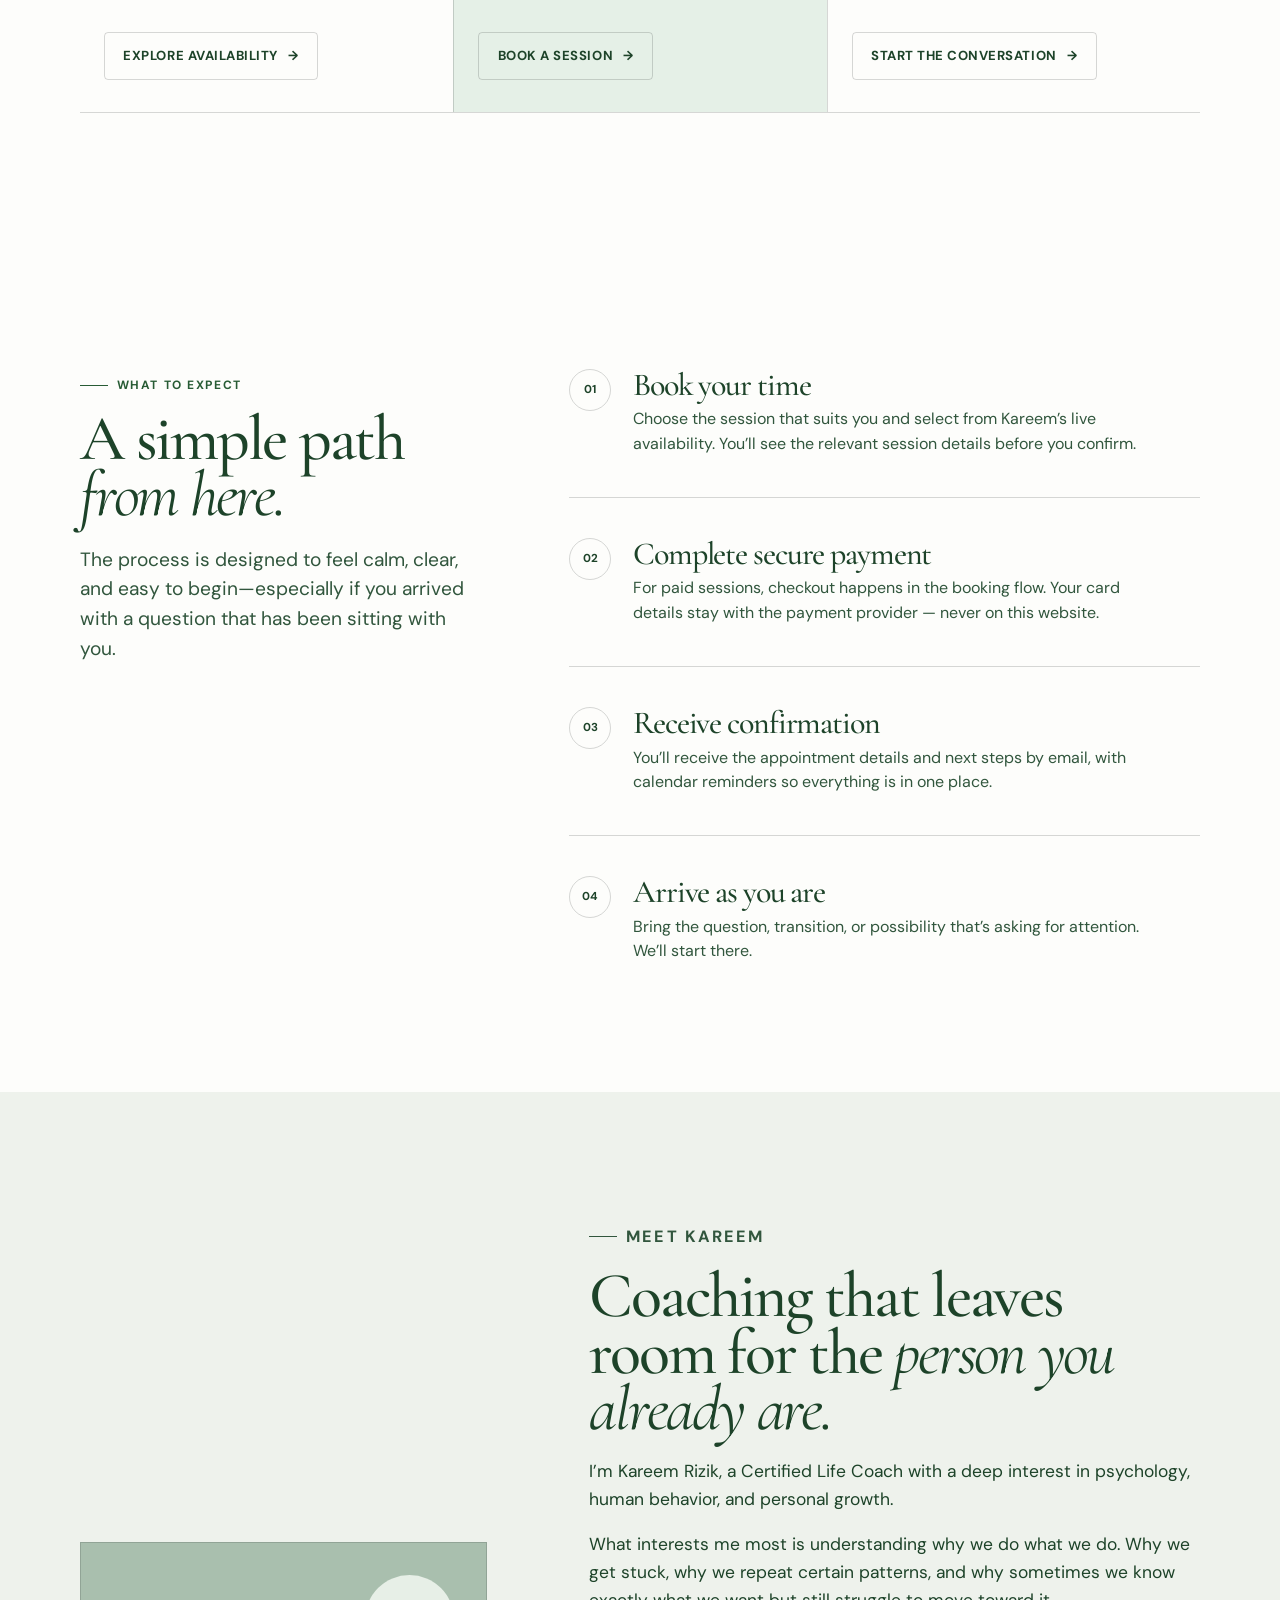
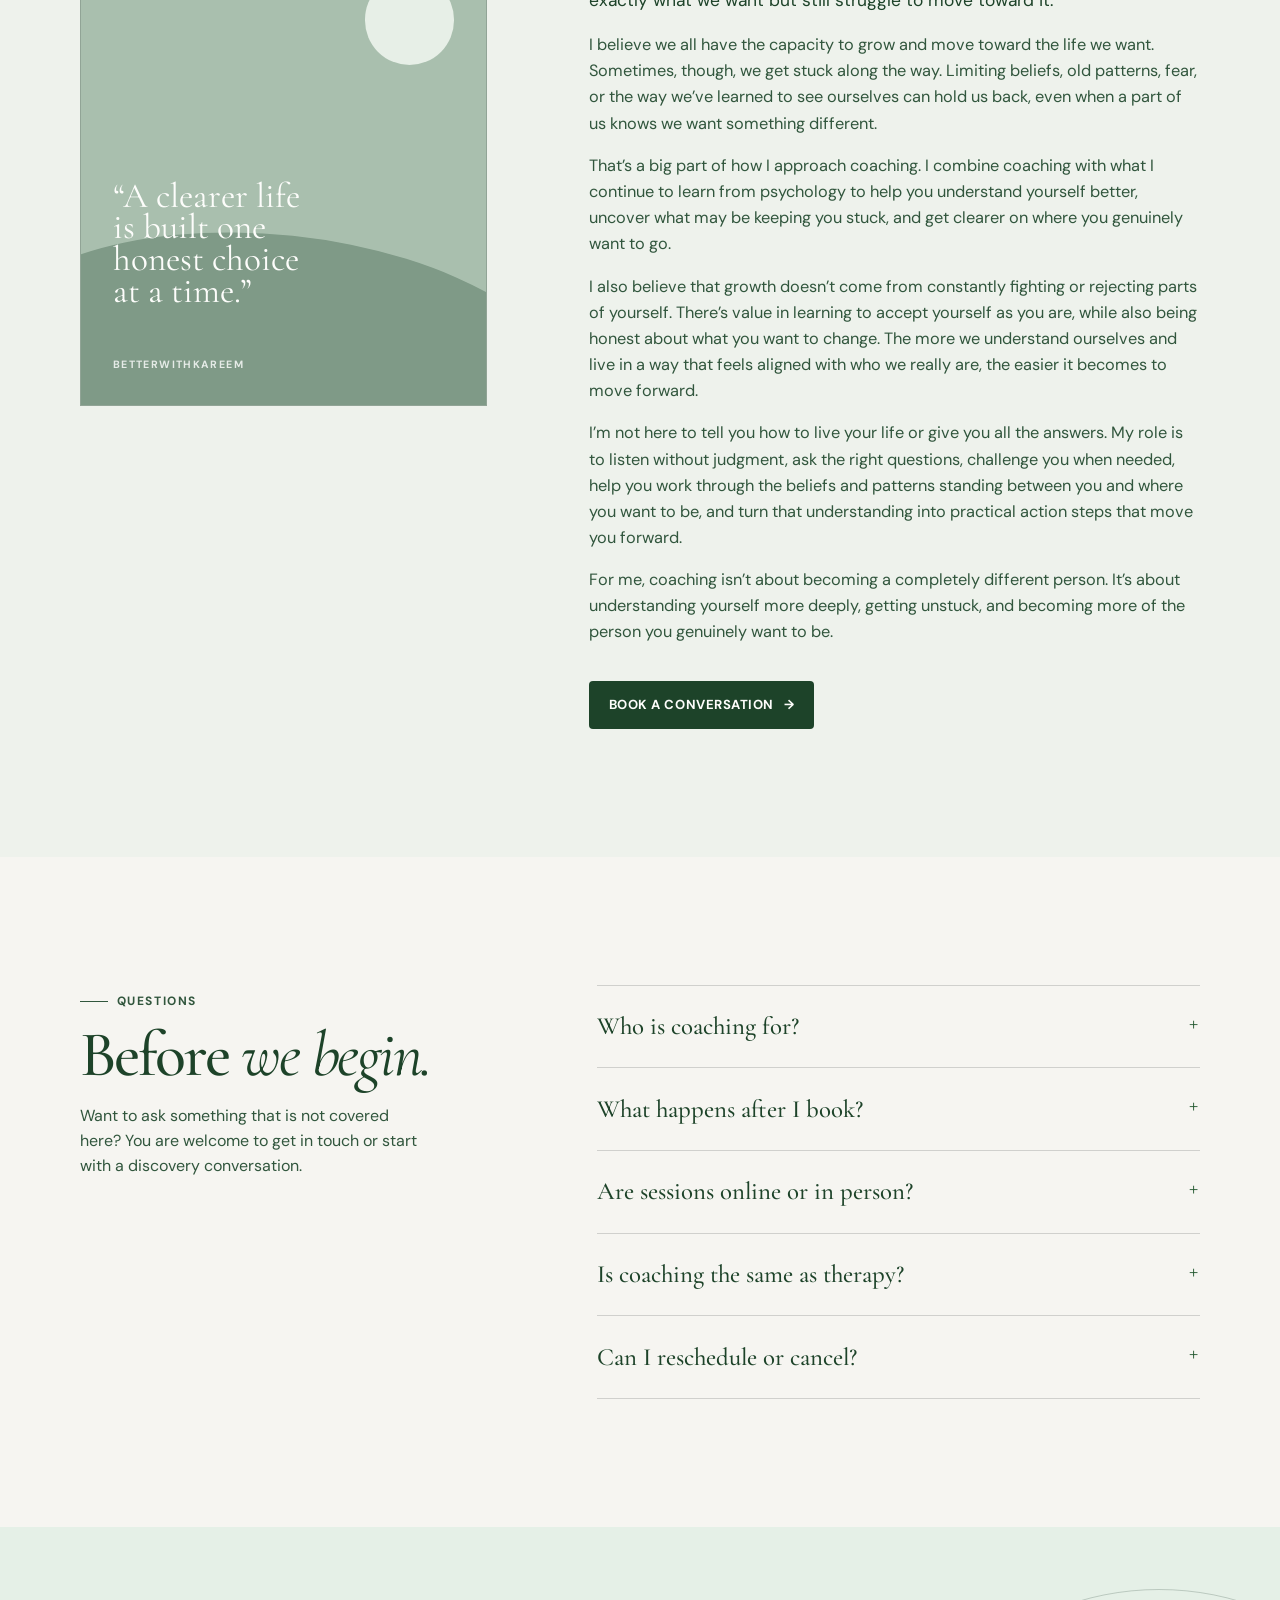
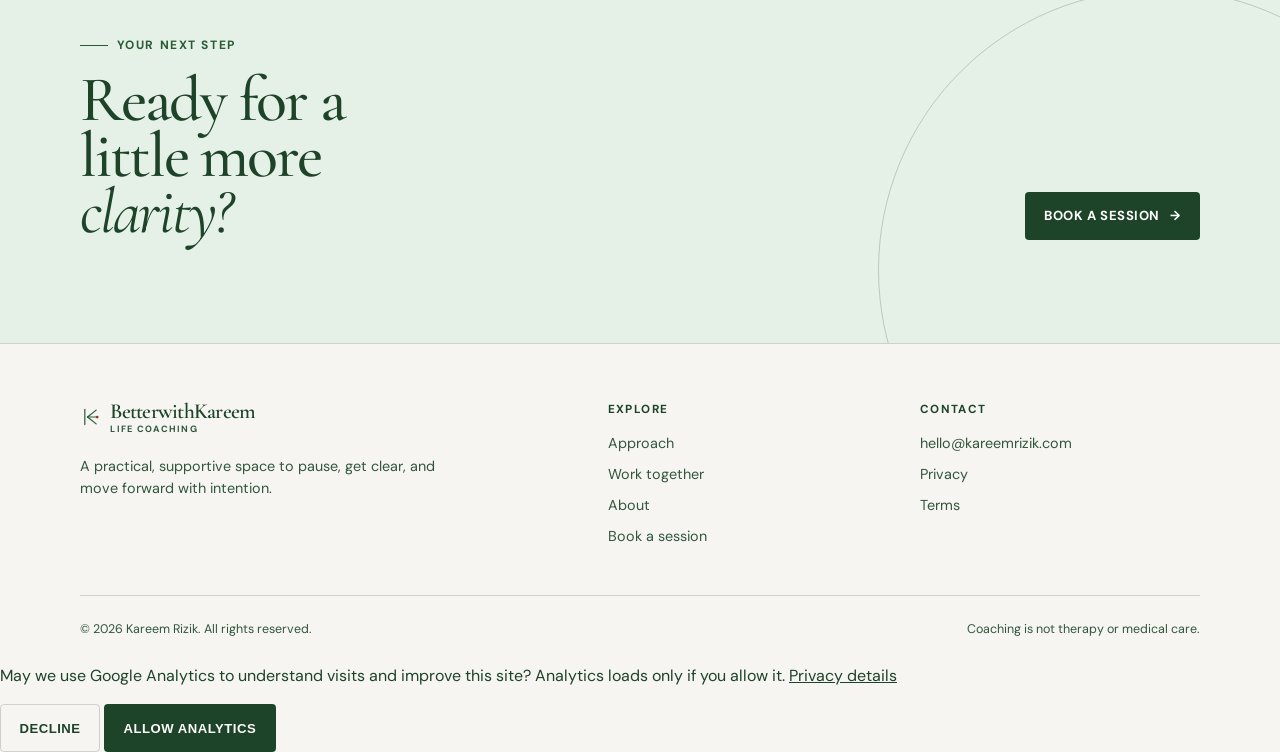
==== commit 83ae7e50: "Fix mobile layout and update coaching copy" ====
--- a/index.html
+++ b/index.html
@@ -1,2 +1,49 @@
-<!doctype html><html lang="en"><head><meta charset="utf-8"><meta name="viewport" content="width=device-width, initial-scale=1"><meta name="description" content="Better With Kareem — life coaching for self-understanding, personal growth, and practical forward movement."><meta name="theme-color" content="#f6f5f1"><meta property="og:title" content="Better With Kareem | Life Coaching"><meta property="og:description" content="A space to understand yourself better, uncover what’s holding you back, and move toward the life you actually want."><meta property="og:type" content="website"><meta property="og:url" content="https://betterwithkareem.com/"><meta name="twitter:card" content="summary"><title>Better With Kareem | Life Coaching</title><link rel="canonical" href="https://betterwithkareem.com/"><link rel="icon" href="/assets/icons/mark.svg" type="image/svg+xml"><link rel="stylesheet" href="/assets/css/styles.css"><script type="application/ld+json"> { "@context": "https://schema.org", "@graph": [ { "@type": "WebSite", "@id": "https://betterwithkareem.com/#website", "url": "https://betterwithkareem.com/", "name": "Better With Kareem | Life Coaching" }, { "@type": "Person", "@id": "https://betterwithkareem.com/#kareem-rizik", "name": "Kareem Rizik", "url": "https://betterwithkareem.com/", "description": "Kareem Rizik is a Certified Life Coach with a deep interest in psychology, human behavior, and personal growth." }, { "@type": "Service", "@id": "https://betterwithkareem.com/#life-coaching", "name": "Life Coaching with Kareem Rizik", "serviceType": "Life Coaching", "url": "https://betterwithkareem.com/", "provider": { "@id": "https://betterwithkareem.com/#kareem-rizik" } } ] } </script><style>.editorial-hero__copy,.split-heading>*,.process>*,.about-grid>*,.faq-grid>*,.booking-layout>*{min-width:0}.portrait-panel img{object-position:50% 39%;transform:translateX(5%) scale(1.16);transform-origin:center 39%}@media(max-width:860px){.split-heading,.process,.about-grid,.faq-grid,.booking-layout{grid-template-columns:minmax(0,1fr)}.split-heading{gap:2rem}.split-heading__side{padding-top:0}.split-heading h2,.process h2,.about-copy h2,.faq-grid h2,.booking-cta h2{max-width:13ch}.portrait-panel img{object-position:50% 31%;transform:translateX(5%) scale(1.16)}}@media(max-width:560px){.editorial-hero h1{max-width:10ch;font-size:clamp(3.5rem,16vw,4.7rem)}.split-heading h2,.process h2,.about-copy h2,.faq-grid h2,.booking-cta h2{max-width:13ch;font-size:clamp(2.65rem,12.5vw,3.45rem)}}.about-copy>p:nth-of-type(2){color:var(--ink);font-size:1.09rem}@media(max-width:860px){.editorial-hero__frame>*,.split-heading>*,.trust-strip__item,.principle,.service-card,.process__lead,.process__steps,.process__step,.about-card,.about-copy,.faq-grid__lead,.faq-list,.booking-cta__inner>*,.footer-grid>*{min-width:0}.editorial-hero h1,.split-heading h2,.process h2,.about-copy h2,.faq-grid h2,.booking-cta h2,.principle h3,.service-card h3,.process__step h3,.faq-list summary,.about-card__quote,.portrait-panel figcaption p{max-inline-size:100%;overflow-wrap:anywhere;hyphens:auto}}</style></head><body><a class="skip-link" href="#main-content">Skip to content</a><header class="site-header"><div class="container nav"><a class="brand" href="/" aria-label="Better With Kareem home"><img class="brand__mark" src="/assets/icons/mark.svg" alt=""><span class="brand__name">BetterwithKareem<small>Life coaching</small></span></a><button class="menu-toggle" type="button" aria-label="Open navigation" aria-expanded="false" data-menu-toggle><svg viewBox="0 0 24 24" fill="none" aria-hidden="true"><path d="M3 7h18M3 17h18" stroke="currentColor" stroke-width="1.8" stroke-linecap="round"/></svg></button><nav class="nav__links" aria-label="Primary navigation" data-menu><a href="#approach">Approach</a><a href="#work-together">Work together</a><a href="#about">About</a><a href="#faq">Questions</a><a class="button button--small button--primary" href="/book/">Book a session <span aria-hidden="true">→</span></a></nav></div></header><main id="main-content"><section class="hero editorial-hero"><div class="container editorial-hero__frame"><div class="editorial-hero__copy"><p class="eyebrow">Life coaching with Kareem Rizik</p><h1>Understand yourself. <em>Move forward. Live better.</em></h1><p class="lede">A space to understand yourself better, uncover what’s holding you back, and move toward the life you actually want.</p><div class="button-row"><a class="button button--primary" href="/book/">Book a session <span aria-hidden="true">→</span></a><a class="button button--ghost" href="#approach">Explore the approach <span aria-hidden="true">↓</span></a></div><p class="hero__note">Coaching for honest reflection, grounded choices, and forward movement at your pace.</p></div><figure class="portrait-panel"><img src="/assets/kareem-rizik-portrait.png" alt="Kareem Rizik smiling outdoors" width="941" height="1672"><figcaption><span>Meet Kareem</span><p>Certified Life Coach with a deep passion for psychology and self-development.</p></figcaption></figure></div></section><section class="trust-strip" aria-label="Coaching values"><div class="container trust-strip__inner"><div class="trust-strip__item"><span class="trust-strip__title">A focused space</span><span class="trust-strip__text">For questions that deserve more than a rushed answer.</span></div><div class="trust-strip__item"><span class="trust-strip__title">Your own direction</span><span class="trust-strip__text">No one-size-fits-all formula. The work starts with you.</span></div><div class="trust-strip__item"><span class="trust-strip__title">Practical momentum</span><span class="trust-strip__text">Insight becomes useful when it leads to an honest next step.</span></div></div></section><section class="section section--white" id="approach"><div class="container"><div class="split-heading approach-heading"><div><p class="eyebrow">The approach</p><h2>Less noise. More of <em>what’s true for you.</em></h2></div><div class="split-heading__side"><p>Coaching can help when you feel stuck, keep falling into the same patterns, or know you want something to change but aren’t sure how to move forward.</p><p>Each session makes room for the whole picture: what is happening, what you want to be different, and what an honest next step could look like.</p></div></div><div class="principles"><article class="principle"><span class="principle__number">01</span><h3>Get clear</h3><p>Understand where you are and where you want to go.</p></article><article class="principle"><span class="principle__number">02</span><h3>Get unstuck</h3><p>Work through the beliefs and patterns standing in your way.</p></article><article class="principle"><span class="principle__number">03</span><h3>Move forward</h3><p>Turn insight into practical action and start building momentum.</p></article></div></div></section><section class="section section--soft" id="work-together"><div class="container"><div class="split-heading"><div><p class="eyebrow">Ways to begin</p><h2>Choose a starting point that <em>meets you where you are.</em></h2></div><div class="split-heading__side"><p>Session details, availability, and payment are confirmed securely when you book. If you are not sure what fits, a short conversation is a good first step.</p></div></div><div class="services"><article class="service-card"><span class="service-card__label">Start here</span><h3>Discovery conversation</h3><p>A brief, low-pressure conversation to explore what you are looking for and whether coaching feels like a good fit.</p><p class="service-card__meta">A simple place to ask questions and find your footing.</p><a class="button" href="/book/">Explore availability <span aria-hidden="true">→</span></a></article><article class="service-card service-card--featured"><span class="service-card__label">One-to-one</span><h3>Coaching session</h3><p>Dedicated space to slow down, get perspective, and create a clear next step around what matters right now.</p><p class="service-card__meta">Book your time, complete payment securely, and receive your confirmation in one flow.</p><a class="button" href="/book/">Book a session <span aria-hidden="true">→</span></a></article><article class="service-card"><span class="service-card__label">Ongoing work</span><h3>Coaching partnership</h3><p>A more spacious rhythm for deeper reflection, accountability, and consistent movement toward the life you want to lead.</p><p class="service-card__meta">Details can be discussed after an initial conversation.</p><a class="button" href="/book/">Start the conversation <span aria-hidden="true">→</span></a></article></div></div></section><section class="section section--white"><div class="container process"><div class="process__lead"><p class="eyebrow">What to expect</p><h2>A simple path <em>from here.</em></h2><p class="lede">The process is designed to feel calm, clear, and easy to begin—especially if you arrived with a question that has been sitting with you.</p></div><div class="process__steps"><article class="process__step"><h3>Book your time</h3><p>Choose the session that suits you and select from Kareem’s live availability. You’ll see the relevant session details before you confirm.</p></article><article class="process__step"><h3>Complete secure payment</h3><p>For paid sessions, checkout happens in the booking flow. Your card details stay with the payment provider — never on this website.</p></article><article class="process__step"><h3>Receive confirmation</h3><p>You’ll receive the appointment details and next steps by email, with calendar reminders so everything is in one place.</p></article><article class="process__step"><h3>Arrive as you are</h3><p>Bring the question, transition, or possibility that’s asking for attention. We’ll start there.</p></article></div></div></section><section class="section section--about" id="about"><div class="container about-grid"><div class="about-card"><p class="about-card__quote">“A clearer life is built one honest choice at a time.”</p><span class="about-card__signature">BetterwithKareem</span></div><div class="about-copy"><p class="eyebrow">Meet Kareem</p><h2>Coaching that leaves room for the <em>person you already are.</em></h2><p>I’m Kareem Rizik, a Certified Life Coach with a deep interest in psychology, human behavior, and personal growth.</p><p>What interests me most is understanding why we do what we do. Why we get stuck, why we repeat certain patterns, and why sometimes we know exactly what we want but still struggle to move toward it.</p><p>I believe we all have the capacity to grow and move toward the life we want. Sometimes, though, we get stuck along the way. Limiting beliefs, old patterns, fear, or the way we’ve learned to see ourselves can hold us back, even when a part of us knows we want something different.</p><p>That’s a big part of how I approach coaching. I combine coaching with what I continue to learn from psychology to help you understand yourself better, uncover what may be keeping you stuck, and get clearer on where you genuinely want to go.</p><p>I also believe that growth doesn’t come from constantly fighting or rejecting parts of yourself. There’s value in learning to accept yourself as you are, while also being honest about what you want to change. The more we understand ourselves and live in a way that feels aligned with who we really are, the easier it becomes to move forward.</p><p>I’m not here to tell you how to live your life or give you all the answers. My role is to listen without judgment, ask the right questions, challenge you when needed, help you work through the beliefs and patterns standing between you and where you want to be, and turn that understanding into practical action steps that move you forward.</p><p>For me, coaching isn’t about becoming a completely different person. It’s about understanding yourself more deeply, getting unstuck, and becoming more of the person you genuinely want to be.</p><div class="button-row"><a class="button button--primary" href="/book/">Book a conversation <span aria-hidden="true">→</span></a></div></div></div></section><section class="section" id="faq"><div class="container faq-grid"><div class="faq-grid__lead"><p class="eyebrow">Questions</p><h2>Before <em>we begin.</em></h2><p>Want to ask something that is not covered here? You are welcome to get in touch or start with a discovery conversation.</p></div><div class="faq-list"><details><summary>Who is coaching for?</summary><p>Coaching can be useful for people navigating change, feeling stuck, working through a decision, or wanting to build a life with more intention. The first conversation is a good place to explore whether it fits what you need.</p></details><details><summary>What happens after I book?</summary><p>You’ll receive a confirmation email with the appointment details and next steps. If a paid session applies, payment is completed securely as part of the booking process.</p></details><details><summary>Are sessions online or in person?</summary><p>Session format and availability are shown when you book. Details can also be confirmed in your initial conversation.</p></details><details><summary>Is coaching the same as therapy?</summary><p>No. Coaching is not therapy, medical care, or crisis support. It is a collaborative, future-oriented space for reflection, choices, and practical movement. If you need mental-health or emergency support, please contact an appropriately qualified local professional or emergency service.</p></details><details><summary>Can I reschedule or cancel?</summary><p>The booking confirmation includes the current rescheduling and cancellation process. Please review the policy shown during booking before confirming your appointment.</p></details></div></div></section><section class="booking-cta"><div class="container booking-cta__inner"><div><p class="eyebrow">Your next step</p><h2>Ready for a little more <em>clarity?</em></h2></div><a class="button button--primary" href="/book/">Book a session <span aria-hidden="true">→</span></a></div></section></main><footer class="site-footer"><div class="container"><div class="footer-grid"><div><a class="brand" href="/"><img class="brand__mark" src="/assets/icons/mark.svg" alt=""><span class="brand__name">BetterwithKareem<small>Life Coaching</small></span></a><p class="footer-note">A practical, supportive space to pause, get clear, and move forward with intention.</p></div><div><p class="footer-title">Explore</p><nav class="footer-links" aria-label="Footer navigation"><a href="#approach">Approach</a><a href="#work-together">Work together</a><a href="#about">About</a><a href="/book/">Book a session</a></nav></div><div><p class="footer-title">Contact</p><div class="footer-links"><a href="mailto:hello@kareemrizik.com" data-contact-email>hello@kareemrizik.com</a><a href="/legal/privacy.html">Privacy</a><a href="/legal/terms.html">Terms</a></div></div></div><div class="footer-bottom"><span>© <span data-current-year></span> Kareem Rizik. All rights reserved.</span><span>Coaching is not therapy or medical care.</span></div></div></footer><script src="/assets/js/analytics-config.js"></script><script src="/assets/js/analytics.js"></script><script src="/assets/js/booking-config.js"></script><script src="/assets/js/site.js"></script></body></html> 
-<h1>Understand yourself. Move forward. <em>Live better.</em></h1>
+<!doctype html>
+<html lang="en">
+<head>
+<meta charset="utf-8">
+<meta name="viewport" content="width=device-width, initial-scale=1">
+<meta name="description" content="Better With Kareem — life coaching for self-understanding, personal growth, and practical forward movement.">
+<meta name="theme-color" content="#f6f5f1">
+<meta property="og:title" content="Better With Kareem | Life Coaching">
+<meta property="og:description" content="A space to understand yourself better, uncover what’s holding you back, and move toward the life you actually want.">
+<meta property="og:type" content="website">
+<meta property="og:url" content="https://betterwithkareem.com/">
+<meta name="twitter:card" content="summary">
+<title>Better With Kareem | Life Coaching</title>
+<link rel="canonical" href="https://betterwithkareem.com/">
+<link rel="icon" href="/assets/icons/mark.svg" type="image/svg+xml">
+<link rel="stylesheet" href="/assets/css/styles.css">
+<script type="application/ld+json"> { "@context": "https://schema.org", "@graph": [ { "@type": "WebSite", "@id": "https://betterwithkareem.com/#website", "url": "https://betterwithkareem.com/", "name": "Better With Kareem | Life Coaching" }, { "@type": "Person", "@id": "https://betterwithkareem.com/#kareem-rizik", "name": "Kareem Rizik", "url": "https://betterwithkareem.com/", "description": "Kareem Rizik is a Certified Life Coach with a deep interest in psychology, human behavior, and personal growth." }, { "@type": "Service", "@id": "https://betterwithkareem.com/#life-coaching", "name": "Life Coaching with Kareem Rizik", "serviceType": "Life Coaching", "url": "https://betterwithkareem.com/", "provider": { "@id": "https://betterwithkareem.com/#kareem-rizik" } } ] } </script>
+<style>.editorial-hero__copy,.split-heading>*,.process>*,.about-grid>*,.faq-grid>*,.booking-layout>*{min-width:0}.portrait-panel img{object-position:50% 39%;transform:translateX(5%) scale(1.16);transform-origin:center 39%}@media(max-width:860px){.split-heading,.process,.about-grid,.faq-grid,.booking-layout{grid-template-columns:minmax(0,1fr)}.split-heading{gap:2rem}.split-heading__side{padding-top:0}.split-heading h2,.process h2,.about-copy h2,.faq-grid h2,.booking-cta h2{max-width:13ch}.portrait-panel img{object-position:50% 31%;transform:translateX(5%) scale(1.16)}}@media(max-width:560px){.editorial-hero h1{max-width:10ch;font-size:clamp(3.5rem,16vw,4.7rem)}.split-heading h2,.process h2,.about-copy h2,.faq-grid h2,.booking-cta h2{max-width:13ch;font-size:clamp(2.65rem,12.5vw,3.45rem)}}.about-copy>p:nth-of-type(2){color:var(--ink);font-size:1.09rem}@media(max-width:860px){.editorial-hero__frame>*,.split-heading>*,.trust-strip__item,.principle,.service-card,.process__lead,.process__steps,.process__step,.about-card,.about-copy,.faq-grid__lead,.faq-list,.booking-cta__inner>*,.footer-grid>*{min-width:0}.editorial-hero h1,.split-heading h2,.process h2,.about-copy h2,.faq-grid h2,.booking-cta h2,.principle h3,.service-card h3,.process__step h3,.faq-list summary,.about-card__quote,.portrait-panel figcaption p{max-inline-size:100%;overflow-wrap:anywhere;hyphens:auto}}</style>
+<style>
+  @media (max-width: 860px) {
+    .editorial-hero h1 { font-size: clamp(3.25rem, 12vw, 4.75rem); line-height: .92; }
+    .portrait-panel, .portrait-panel img { min-height: min(34rem, 100vw); }
+    .portrait-panel img { transform: translateX(2%) scale(1.04) !important; }
+  }
+  @media (max-width: 560px) {
+    .editorial-hero h1 { font-size: clamp(2.9rem, 13vw, 4rem); line-height: .94; }
+    .portrait-panel, .portrait-panel img { min-height: 26rem; }
+    .split-heading h2 { margin: 0 0 1.4rem; font-size: clamp(2.75rem, 13vw, 3.55rem); line-height: .96; }
+    .split-heading__side { padding-top: 1.25rem; }
+  }
+</style>
+</head>
+<body>
+<a class="skip-link" href="#main-content">Skip to content</a>
+<header class="site-header"><div class="container nav"><a class="brand" href="/" aria-label="Better With Kareem home"><img class="brand__mark" src="/assets/icons/mark.svg" alt=""><span class="brand__name">BetterwithKareem<small>Life coaching</small></span></a><button class="menu-toggle" type="button" aria-label="Open navigation" aria-expanded="false" data-menu-toggle><svg viewBox="0 0 24 24" fill="none" aria-hidden="true"><path d="M3 7h18M3 17h18" stroke="currentColor" stroke-width="1.8" stroke-linecap="round"/></svg></button><nav class="nav__links" aria-label="Primary navigation" data-menu><a href="#approach">Approach</a><a href="#work-together">Work together</a><a href="#about">About</a><a href="#faq">Questions</a><a class="button button--small button--primary" href="/book/">Book a session <span aria-hidden="true">→</span></a></nav></div></header>
+<main id="main-content">
+<section class="hero editorial-hero"><div class="container editorial-hero__frame"><div class="editorial-hero__copy"><p class="eyebrow">Life coaching with Kareem Rizik</p><h1>Understand yourself. Move forward. <em>Live better.</em></h1><p class="lede">A space to understand yourself better, uncover what’s holding you back, and move toward the life you actually want.</p><div class="button-row"><a class="button button--primary" href="/book/">Book a session <span aria-hidden="true">→</span></a><a class="button button--ghost" href="#approach">Explore the approach <span aria-hidden="true">↓</span></a></div><p class="hero__note">Coaching for honest reflection, grounded choices, and forward movement at your pace.</p></div><figure class="portrait-panel"><img src="/assets/kareem-rizik-portrait.png" alt="Kareem Rizik smiling outdoors" width="941" height="1672"><figcaption><span>Meet Kareem</span><p>Certified Life Coach with a deep passion for psychology and self-development.</p></figcaption></figure></div></section>
+<section class="trust-strip" aria-label="Coaching values"><div class="container trust-strip__inner"><div class="trust-strip__item"><span class="trust-strip__title">A focused space</span><span class="trust-strip__text">For questions that deserve more than a rushed answer.</span></div><div class="trust-strip__item"><span class="trust-strip__title">Your own direction</span><span class="trust-strip__text">No one-size-fits-all formula. The work starts with you.</span></div><div class="trust-strip__item"><span class="trust-strip__title">Practical momentum</span><span class="trust-strip__text">Insight becomes useful when it leads to an honest next step.</span></div></div></section>
+<section class="section section--white" id="approach"><div class="container"><div class="split-heading approach-heading"><div><p class="eyebrow">The approach</p><h2>Less noise. More of <em>what’s true for you.</em></h2></div><div class="split-heading__side"><p>Coaching can help when you feel stuck, keep falling into the same patterns, or know you want something to change but aren’t sure how to move forward.</p><p>Each session makes room for the whole picture: what is happening, what you want to be different, and what an honest next step could look like.</p></div></div><div class="principles"><article class="principle"><span class="principle__number">01</span><h3>Get clear</h3><p>Understand where you are, what you really want, and what may be getting in the way. Together, we make sense of what’s going on so you can see your situation more clearly and know what you actually want to move toward.</p></article><article class="principle"><span class="principle__number">02</span><h3>Get unstuck</h3><p>Explore the beliefs, patterns, and fears that may be keeping you stuck. We look at what keeps repeating, understand where it may be coming from, and work through what’s standing between you and where you want to be.</p></article><article class="principle"><span class="principle__number">03</span><h3>Move forward</h3><p>Understanding yourself is important, but change doesn’t happen without action. We turn what you discover into practical steps that fit your life, so you can start moving forward and build momentum toward what you want.</p></article></div></div></section>
+<section class="section section--soft" id="work-together"><div class="container"><div class="split-heading"><div><p class="eyebrow">Ways to begin</p><h2>Choose a starting point that <em>meets you where you are.</em></h2></div><div class="split-heading__side"><p>Session details, availability, and payment are confirmed securely when you book. If you are not sure what fits, a short conversation is a good first step.</p></div></div><div class="services"><article class="service-card"><span class="service-card__label">Start here</span><h3>Discovery conversation</h3><p>A brief, low-pressure conversation to explore what you are looking for and whether coaching feels like a good fit.</p><p class="service-card__meta">A simple place to ask questions and find your footing.</p><a class="button" href="/book/">Explore availability <span aria-hidden="true">→</span></a></article><article class="service-card service-card--featured"><span class="service-card__label">One-to-one</span><h3>Coaching session</h3><p>Dedicated space to slow down, get perspective, and create a clear next step around what matters right now.</p><p class="service-card__meta">Book your time, complete payment securely, and receive your confirmation in one flow.</p><a class="button" href="/book/">Book a session <span aria-hidden="true">→</span></a></article><article class="service-card"><span class="service-card__label">Ongoing work</span><h3>Coaching partnership</h3><p>A more spacious rhythm for deeper reflection, accountability, and consistent movement toward the life you want to lead.</p><p class="service-card__meta">Details can be discussed after an initial conversation.</p><a class="button" href="/book/">Start the conversation <span aria-hidden="true">→</span></a></article></div></div></section>
+<section class="section section--white"><div class="container process"><div class="process__lead"><p class="eyebrow">What to expect</p><h2>A simple path <em>from here.</em></h2><p class="lede">The process is designed to feel calm, clear, and easy to begin—especially if you arrived with a question that has been sitting with you.</p></div><div class="process__steps"><article class="process__step"><h3>Book your time</h3><p>Choose the session that suits you and select from Kareem’s live availability. You’ll see the relevant session details before you confirm.</p></article><article class="process__step"><h3>Complete secure payment</h3><p>For paid sessions, checkout happens in the booking flow. Your card details stay with the payment provider — never on this website.</p></article><article class="process__step"><h3>Receive confirmation</h3><p>You’ll receive the appointment details and next steps by email, with calendar reminders so everything is in one place.</p></article><article class="process__step"><h3>Arrive as you are</h3><p>Bring the question, transition, or possibility that’s asking for attention. We’ll start there.</p></article></div></div></section>
+<section class="section section--about" id="about"><div class="container about-grid"><div class="about-card"><p class="about-card__quote">“A clearer life is built one honest choice at a time.”</p><span class="about-card__signature">BetterwithKareem</span></div><div class="about-copy"><p class="eyebrow">Meet Kareem</p><h2>Coaching that leaves room for the <em>person you already are.</em></h2><p>I’m Kareem Rizik, a Certified Life Coach with a deep interest in psychology, human behavior, and personal growth.</p><p>What interests me most is understanding why we do what we do. Why we get stuck, why we repeat certain patterns, and why sometimes we know exactly what we want but still struggle to move toward it.</p><p>I believe we all have the capacity to grow and move toward the life we want. Sometimes, though, we get stuck along the way. Limiting beliefs, old patterns, fear, or the way we’ve learned to see ourselves can hold us back, even when a part of us knows we want something different.</p><p>That’s a big part of how I approach coaching. I combine coaching with what I continue to learn from psychology to help you understand yourself better, uncover what may be keeping you stuck, and get clearer on where you genuinely want to go.</p><p>I also believe that growth doesn’t come from constantly fighting or rejecting parts of yourself. There’s value in learning to accept yourself as you are, while also being honest about what you want to change. The more we understand ourselves and live in a way that feels aligned with who we really are, the easier it becomes to move forward.</p><p>I’m not here to tell you how to live your life or give you all the answers. My role is to listen without judgment, ask the right questions, challenge you when needed, help you work through the beliefs and patterns standing between you and where you want to be, and turn that understanding into practical action steps that move you forward.</p><p>For me, coaching isn’t about becoming a completely different person. It’s about understanding yourself more deeply, getting unstuck, and becoming more of the person you genuinely want to be.</p><div class="button-row"><a class="button button--primary" href="/book/">Book a conversation <span aria-hidden="true">→</span></a></div></div></div></section>
+<section class="section" id="faq"><div class="container faq-grid"><div class="faq-grid__lead"><p class="eyebrow">Questions</p><h2>Before <em>we begin.</em></h2><p>Want to ask something that is not covered here? You are welcome to get in touch or start with a discovery conversation.</p></div><div class="faq-list"><details><summary>Who is coaching for?</summary><p>Coaching can be useful for people navigating change, feeling stuck, working through a decision, or wanting to build a life with more intention. The first conversation is a good place to explore whether it fits what you need.</p></details><details><summary>What happens after I book?</summary><p>You’ll receive a confirmation email with the appointment details and next steps. If a paid session applies, payment is completed securely as part of the booking process.</p></details><details><summary>Are sessions online or in person?</summary><p>Session format and availability are shown when you book. Details can also be confirmed in your initial conversation.</p></details><details><summary>Is coaching the same as therapy?</summary><p>No. Coaching is not therapy, medical care, or crisis support. It is a collaborative, future-oriented space for reflection, choices, and practical movement. If you need mental-health or emergency support, please contact an appropriately qualified local professional or emergency service.</p></details><details><summary>Can I reschedule or cancel?</summary><p>The booking confirmation includes the current rescheduling and cancellation process. Please review the policy shown during booking before confirming your appointment.</p></details></div></div></section>
+<section class="booking-cta"><div class="container booking-cta__inner"><div><p class="eyebrow">Your next step</p><h2>Ready for a little more <em>clarity?</em></h2></div><a class="button button--primary" href="/book/">Book a session <span aria-hidden="true">→</span></a></div></section>
+</main>
+<footer class="site-footer"><div class="container"><div class="footer-grid"><div><a class="brand" href="/"><img class="brand__mark" src="/assets/icons/mark.svg" alt=""><span class="brand__name">BetterwithKareem<small>Life Coaching</small></span></a><p class="footer-note">A practical, supportive space to pause, get clear, and move forward with intention.</p></div><div><p class="footer-title">Explore</p><nav class="footer-links" aria-label="Footer navigation"><a href="#approach">Approach</a><a href="#work-together">Work together</a><a href="#about">About</a><a href="/book/">Book a session</a></nav></div><div><p class="footer-title">Contact</p><div class="footer-links"><a href="mailto:hello@kareemrizik.com" data-contact-email>hello@kareemrizik.com</a><a href="/legal/privacy.html">Privacy</a><a href="/legal/terms.html">Terms</a></div></div></div><div class="footer-bottom"><span>© <span data-current-year></span> Kareem Rizik. All rights reserved.</span><span>Coaching is not therapy or medical care.</span></div></div></footer>
+<script src="/assets/js/analytics-config.js"></script><script src="/assets/js/analytics.js"></script><script src="/assets/js/booking-config.js"></script><script src="/assets/js/site.js"></script>
+</body>
+</html>
--- a/assets/css/styles.css
+++ b/assets/css/styles.css
@@ -526,3 +526,36 @@
     background: #e5f0e7;
   }
 }
+
+/* Mobile sizing refinement */
+@media (max-width: 860px) {
+  .editorial-hero h1 {
+    font-size: clamp(3.5rem, 12.5vw, 5.25rem);
+    line-height: .92;
+  }
+
+  .portrait-panel,
+  .portrait-panel img {
+    min-height: min(34rem, 100vw);
+  }
+}
+
+@media (max-width: 560px) {
+  .editorial-hero h1 {
+    font-size: clamp(3rem, 13.5vw, 4.2rem);
+    line-height: .94;
+  }
+
+  .portrait-panel,
+  .portrait-panel img {
+    min-height: 26rem;
+  }
+
+  .split-heading h2 {
+    margin: 0 0 1.4rem;
+    font-size: clamp(2.8rem, 13.5vw, 3.85rem);
+    line-height: .96;
+  }
+
+  .split-heading__side { padding-top: 1.25rem; }
+}
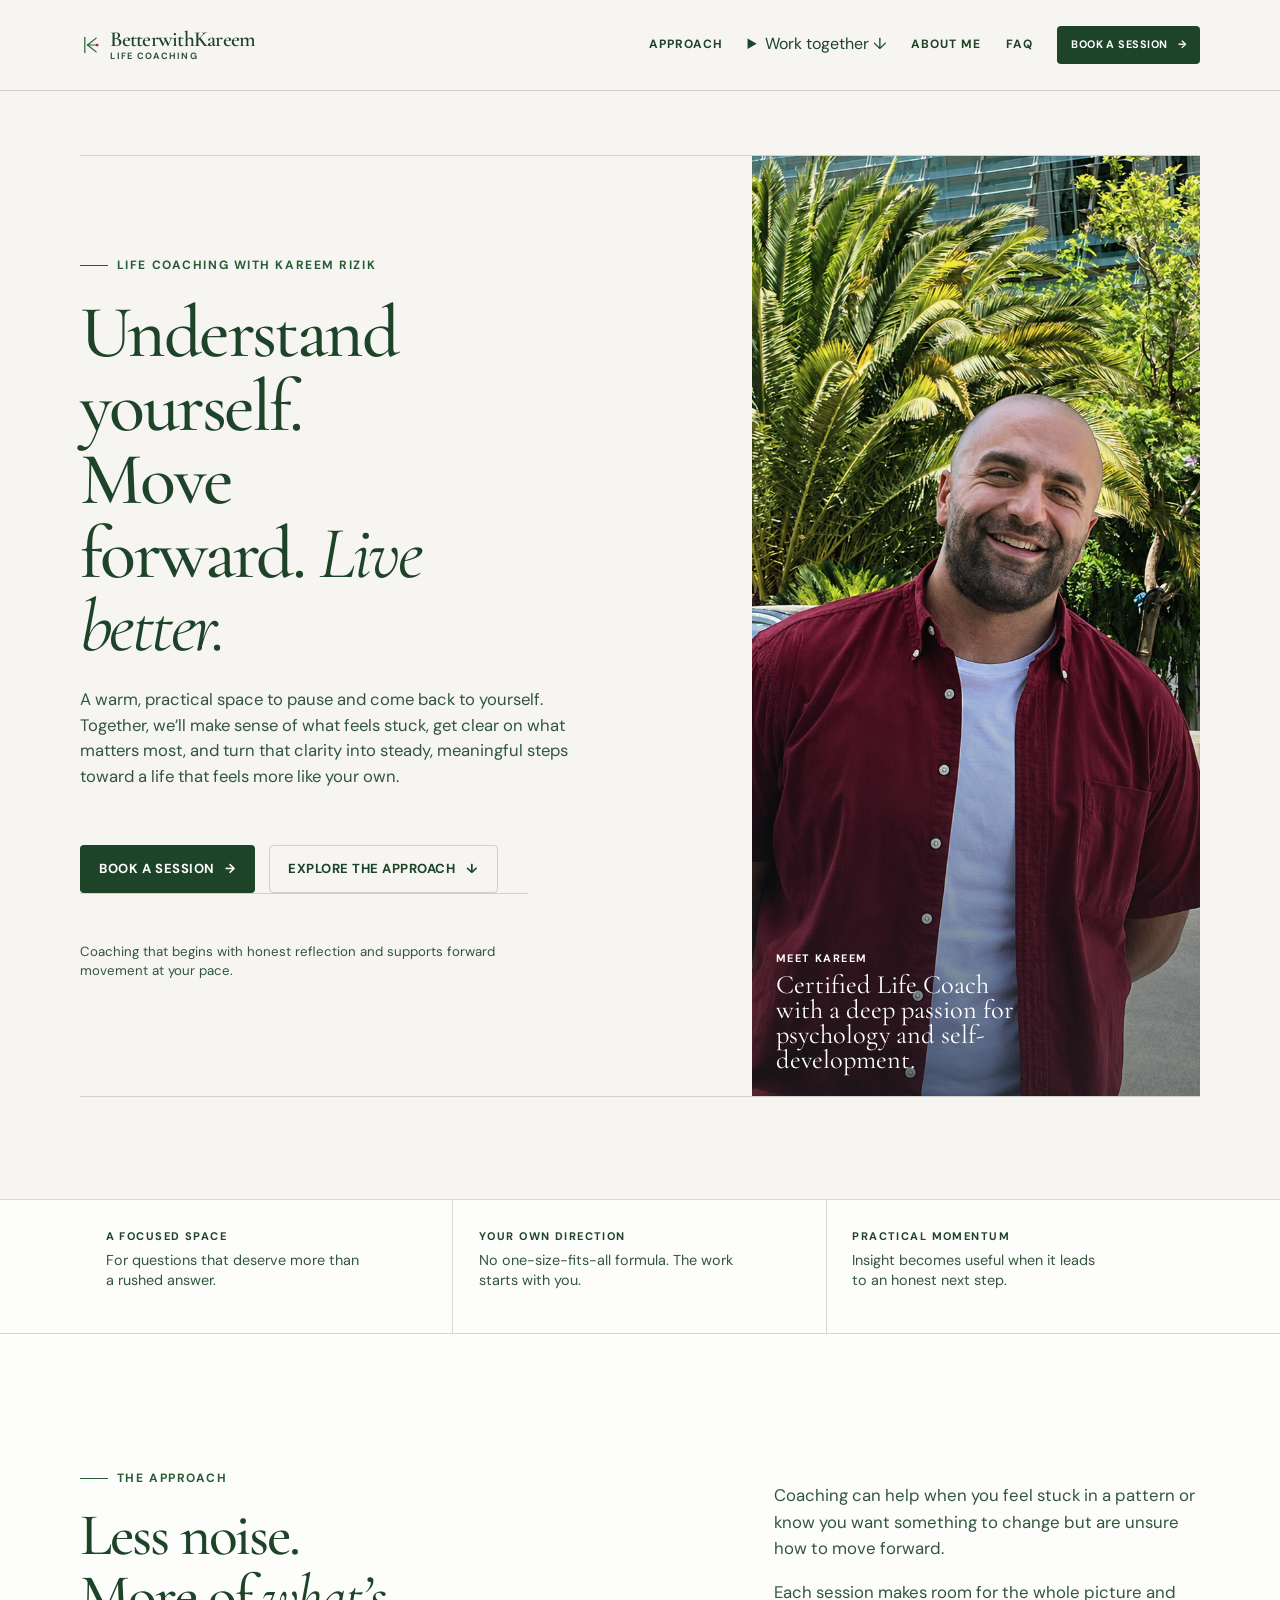
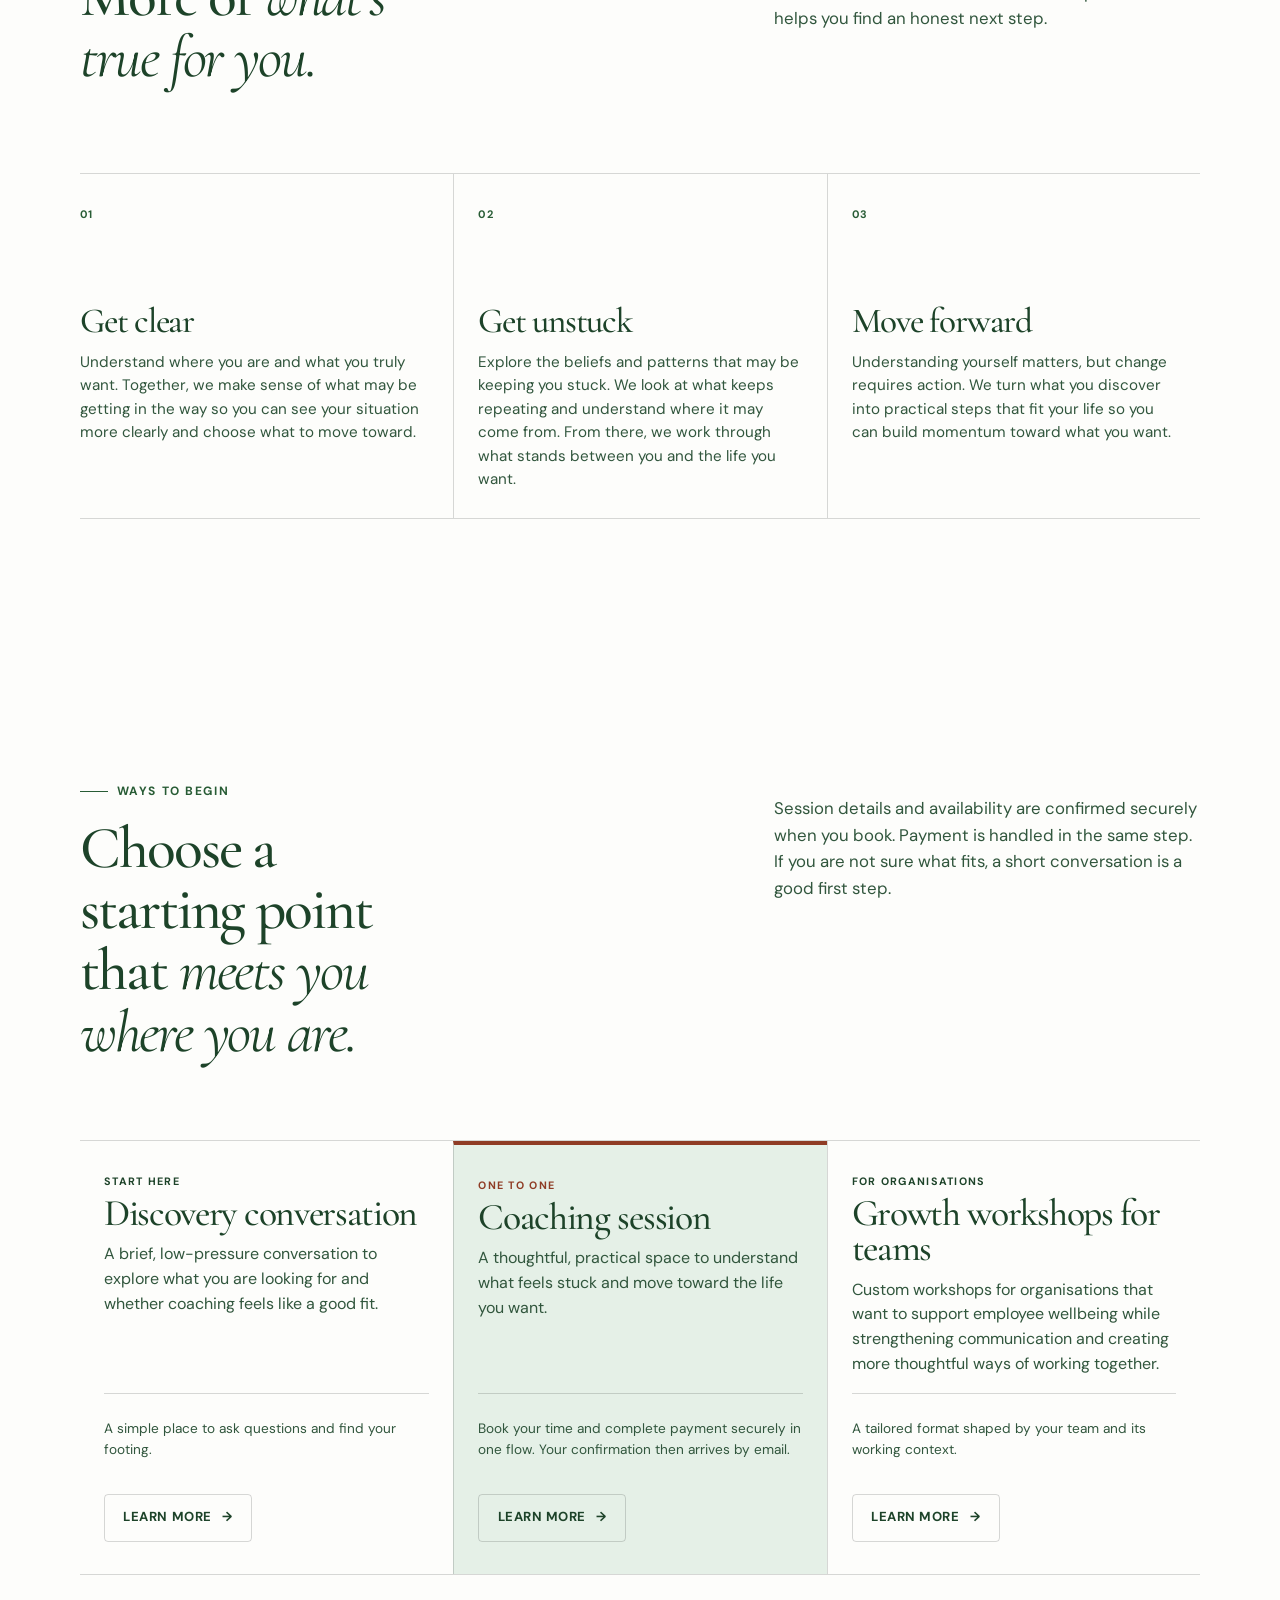
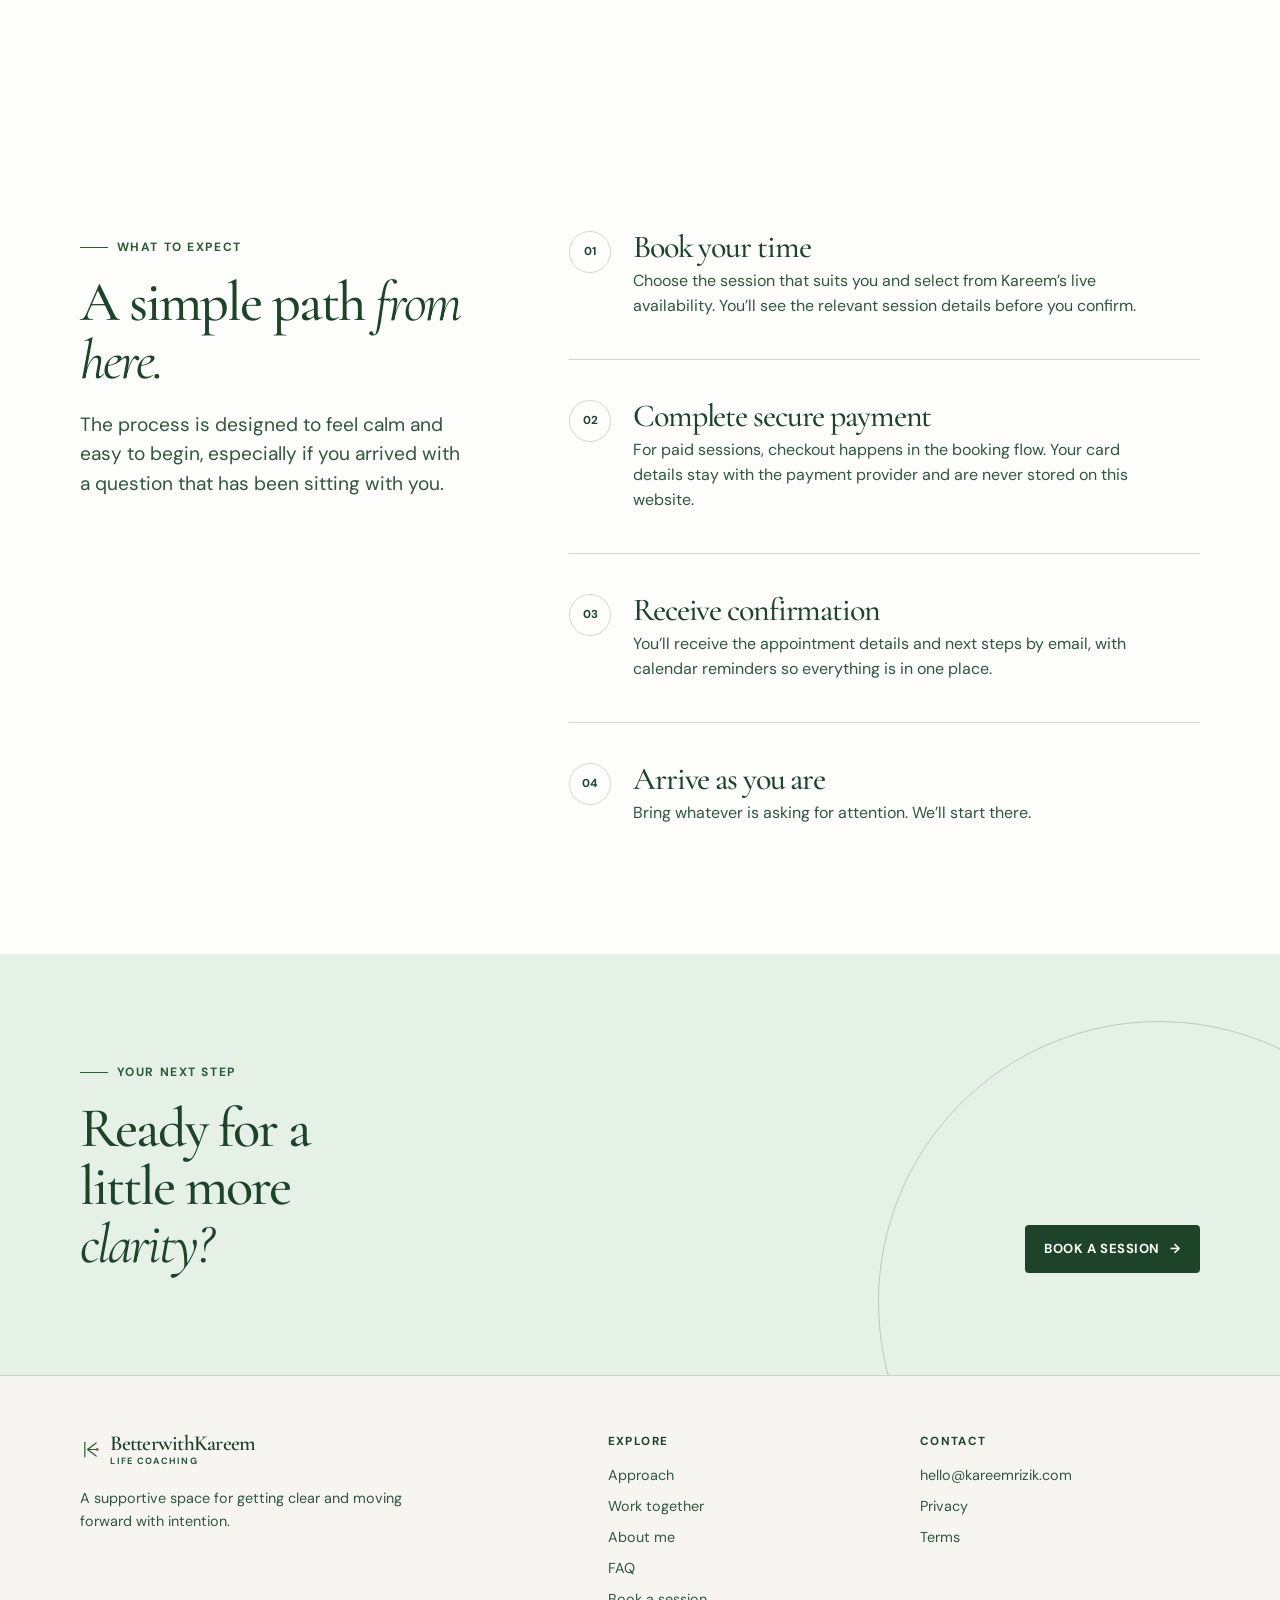
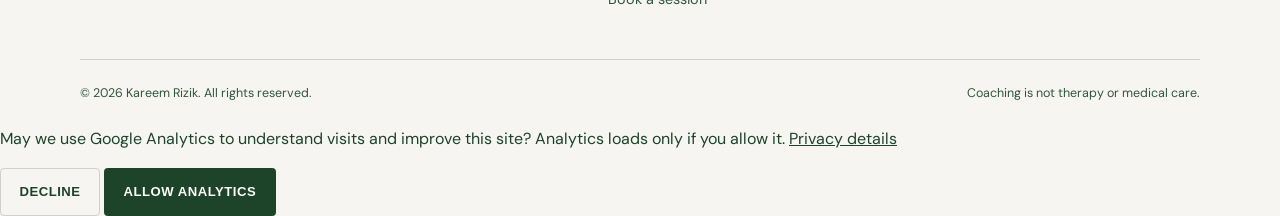
==== commit 0ef7faaa: "Publish approved BetterwithKareem update" ====
--- a/index.html
+++ b/index.html
@@ -1,49 +1,270 @@
 <!doctype html>
-<html lang="en">
-<head>
+<html lang="en"><head>
 <meta charset="utf-8">
 <meta name="viewport" content="width=device-width, initial-scale=1">
-<meta name="description" content="Better With Kareem — life coaching for self-understanding, personal growth, and practical forward movement.">
+<meta name="description" content="BetterwithKareem, life coaching to help you understand yourself and move forward with practical clarity.">
 <meta name="theme-color" content="#f6f5f1">
-<meta property="og:title" content="Better With Kareem | Life Coaching">
-<meta property="og:description" content="A space to understand yourself better, uncover what’s holding you back, and move toward the life you actually want.">
+<meta property="og:title" content="BetterwithKareem | Life Coaching">
+<meta property="og:description" content="A warm, practical space to understand yourself and take meaningful steps toward a life that feels more like your own.">
 <meta property="og:type" content="website">
 <meta property="og:url" content="https://betterwithkareem.com/">
 <meta name="twitter:card" content="summary">
-<title>Better With Kareem | Life Coaching</title>
+<title>BetterwithKareem | Life Coaching</title>
 <link rel="canonical" href="https://betterwithkareem.com/">
-<link rel="icon" href="/assets/icons/mark.svg" type="image/svg+xml">
-<link rel="stylesheet" href="/assets/css/styles.css">
-<script type="application/ld+json"> { "@context": "https://schema.org", "@graph": [ { "@type": "WebSite", "@id": "https://betterwithkareem.com/#website", "url": "https://betterwithkareem.com/", "name": "Better With Kareem | Life Coaching" }, { "@type": "Person", "@id": "https://betterwithkareem.com/#kareem-rizik", "name": "Kareem Rizik", "url": "https://betterwithkareem.com/", "description": "Kareem Rizik is a Certified Life Coach with a deep interest in psychology, human behavior, and personal growth." }, { "@type": "Service", "@id": "https://betterwithkareem.com/#life-coaching", "name": "Life Coaching with Kareem Rizik", "serviceType": "Life Coaching", "url": "https://betterwithkareem.com/", "provider": { "@id": "https://betterwithkareem.com/#kareem-rizik" } } ] } </script>
-<style>.editorial-hero__copy,.split-heading>*,.process>*,.about-grid>*,.faq-grid>*,.booking-layout>*{min-width:0}.portrait-panel img{object-position:50% 39%;transform:translateX(5%) scale(1.16);transform-origin:center 39%}@media(max-width:860px){.split-heading,.process,.about-grid,.faq-grid,.booking-layout{grid-template-columns:minmax(0,1fr)}.split-heading{gap:2rem}.split-heading__side{padding-top:0}.split-heading h2,.process h2,.about-copy h2,.faq-grid h2,.booking-cta h2{max-width:13ch}.portrait-panel img{object-position:50% 31%;transform:translateX(5%) scale(1.16)}}@media(max-width:560px){.editorial-hero h1{max-width:10ch;font-size:clamp(3.5rem,16vw,4.7rem)}.split-heading h2,.process h2,.about-copy h2,.faq-grid h2,.booking-cta h2{max-width:13ch;font-size:clamp(2.65rem,12.5vw,3.45rem)}}.about-copy>p:nth-of-type(2){color:var(--ink);font-size:1.09rem}@media(max-width:860px){.editorial-hero__frame>*,.split-heading>*,.trust-strip__item,.principle,.service-card,.process__lead,.process__steps,.process__step,.about-card,.about-copy,.faq-grid__lead,.faq-list,.booking-cta__inner>*,.footer-grid>*{min-width:0}.editorial-hero h1,.split-heading h2,.process h2,.about-copy h2,.faq-grid h2,.booking-cta h2,.principle h3,.service-card h3,.process__step h3,.faq-list summary,.about-card__quote,.portrait-panel figcaption p{max-inline-size:100%;overflow-wrap:anywhere;hyphens:auto}}</style>
+<link rel="icon" href="data:image/svg+xml,%3Csvg%20xmlns%3D%22http%3A%2F%2Fwww.w3.org%2F2000%2Fsvg%22%20data-codex-favicon-badge%3D%22codex-favicon-badge%22%20width%3D%2232%22%20height%3D%2232%22%20viewBox%3D%220%200%2032%2032%22%3E%3Cimage%20href%3D%22data%3Aimage%2Fbmp%3Bbase64%2CiVBORw0KGgoAAAANSUhEUgAAACAAAAAgCAYAAABzenr0AAACHUlEQVR4nOxXPUsjURQ990UiIssiW1kuG9as3RojgoX%2FQVCLTJlokU6sLCz8AVbamJSjhYL%2FQUEQNXZ%2BEhFsFO1EBWOc670JgoiZSV5G03iaeQz3vTnvnnvPe2PQYhi0GN8EahKIO8npuNM%2Fg1YRACMLpgwsIeQnelL9Z7HxxB%2B%2FuDaEjN7R3qgX7VyQYYaIn0yEfsn4DF9B4J%2BT6PbYrIMwKCm8LLM3UlzZ3%2FGbE1oRxlJ9gwwqVD7O2CZwori8vx00LxQCf51Eug1mA6BuBvKmdD985BYu65nblASq93N75yIBaUl5yYOXOXUL%2BUbWsCbwqrd8vKo3RG83OOXvYSWBrd6hEGhG749QtwQ2es8PxcYINKdjBs9ObRVXrQk8RzuuZJkuZpSIcWCIHHE7x2%2FO3cXtwA%2BPO3RMXCFiTwBE7bIbXSkqqf9fGQeRNhLjsW9M3QQijw9dVQkoTVUJskES%2FBQJ8EaCj2JqbiOeSp7r83h59%2Ffb91qEhmlRMqKZyEce77OHa4clWKLhLtBdS88Pa%2B9rQcrBs6GeAEtY%2BYD2vPa%2BeoB6gXqCegMsYH0WaO%2BrB6gM6gnqDSoPGkRTh5Fqf%2BLuZtQTqouZXI%2BTzKln1LtGKKdhM3UR2n3Ati5CvRW%2F1oWQyFXqgsxmEInQr%2BVaF%2BIdEyLHpGThGmW68Yuv6YRM2JGdlGGJY3dvSR5LQXHBhv7J%2BP41azmBFwAAAP%2F%2Fr3kVfQAAAAZJREFUAwCd7%2BypBjdiJgAAAABJRU5ErkJggg%3D%3D%22%20width%3D%2232%22%20height%3D%2232%22%20opacity%3D%220.3%22%20%2F%3E%3Cpath%20d%3D%22M3.04536%204.45259C2.7582%203.60299%203.60299%202.7582%204.45259%203.04536L14.1828%206.33403C15.1637%206.66558%2015.0872%208.08006%2014.0715%208.39045L10.2994%209.54319C9.93919%209.65327%209.65327%209.93919%209.54319%2010.2994L8.39046%2014.0715C8.08007%2015.0872%206.66558%2015.1637%206.33404%2014.1828L3.04536%204.45259Z%22%20fill%3D%22black%22%20stroke%3D%22white%22%20stroke-width%3D%221.5%22%20stroke-linejoin%3D%22round%22%20paint-order%3D%22stroke%20fill%22%20transform%3D%22translate(-2%20-2)%20scale(2.1)%22%20%2F%3E%3C%2Fsvg%3E" type="image/svg+xml" data-codex-favicon-badge="true" data-codex-original-favicon-href="/assets/icons/mark.svg">
+<link rel="stylesheet" href="/assets/css/styles.css?v=compact-20260916">
+<script type="application/ld+json"> { "@context": "https://schema.org", "@graph": [ { "@type": "WebSite", "@id": "https://betterwithkareem.com/#website", "url": "https://betterwithkareem.com/", "name": "BetterwithKareem | Life Coaching" }, { "@type": "Person", "@id": "https://betterwithkareem.com/#kareem-rizik", "name": "Kareem Rizik", "url": "https://betterwithkareem.com/", "description": "Kareem Rizik is a Certified Life Coach with a deep interest in psychology and human behavior, with a focus on personal growth." }, { "@type": "Service", "@id": "https://betterwithkareem.com/#life-coaching", "name": "Life Coaching with Kareem Rizik", "serviceType": "Life Coaching", "url": "https://betterwithkareem.com/", "provider": { "@id": "https://betterwithkareem.com/#kareem-rizik" } } ] } </script>
 <style>
+  .editorial-hero__copy, .split-heading > *, .process > *, .about-grid > *, .faq-grid > *, .booking-layout > * { min-width: 0; }
+  .portrait-panel img { object-position: 50% 39%; transform: translateX(5%) scale(1.16); transform-origin: center 39%; }
+  .about-copy > p:nth-of-type(2) { color: var(--ink); font-size: 1.09rem; }
   @media (max-width: 860px) {
-    .editorial-hero h1 { font-size: clamp(3.25rem, 12vw, 4.75rem); line-height: .92; }
-    .portrait-panel, .portrait-panel img { min-height: min(34rem, 100vw); }
-    .portrait-panel img { transform: translateX(2%) scale(1.04) !important; }
-  }
-  @media (max-width: 560px) {
-    .editorial-hero h1 { font-size: clamp(2.9rem, 13vw, 4rem); line-height: .94; }
-    .portrait-panel, .portrait-panel img { min-height: 26rem; }
-    .split-heading h2 { margin: 0 0 1.4rem; font-size: clamp(2.75rem, 13vw, 3.55rem); line-height: .96; }
-    .split-heading__side { padding-top: 1.25rem; }
+    .split-heading, .process, .about-grid, .faq-grid, .booking-layout { grid-template-columns: minmax(0, 1fr); }
+    .split-heading { gap: 2rem; }
+    .split-heading__side { padding-top: 0; }
+    .portrait-panel img { object-position: 50% 31%; transform: translateX(2%) scale(1.04); }
+    .editorial-hero__frame > *, .split-heading > *, .trust-strip__item, .principle, .service-card, .process__lead, .process__steps, .process__step, .about-card, .about-copy, .faq-grid__lead, .faq-list, .booking-cta__inner > *, .footer-grid > * { min-width: 0; }
+    .editorial-hero h1, .split-heading h2, .process h2, .about-copy h2, .faq-grid h2, .booking-cta h2, .principle h3, .service-card h3, .process__step h3, .faq-list summary, .about-card__quote, .portrait-panel figcaption p { max-inline-size: 100%; overflow-wrap: anywhere; hyphens: auto; }
   }
 </style>
 </head>
 <body>
 <a class="skip-link" href="#main-content">Skip to content</a>
-<header class="site-header"><div class="container nav"><a class="brand" href="/" aria-label="Better With Kareem home"><img class="brand__mark" src="/assets/icons/mark.svg" alt=""><span class="brand__name">BetterwithKareem<small>Life coaching</small></span></a><button class="menu-toggle" type="button" aria-label="Open navigation" aria-expanded="false" data-menu-toggle><svg viewBox="0 0 24 24" fill="none" aria-hidden="true"><path d="M3 7h18M3 17h18" stroke="currentColor" stroke-width="1.8" stroke-linecap="round"/></svg></button><nav class="nav__links" aria-label="Primary navigation" data-menu><a href="#approach">Approach</a><a href="#work-together">Work together</a><a href="#about">About</a><a href="#faq">Questions</a><a class="button button--small button--primary" href="/book/">Book a session <span aria-hidden="true">→</span></a></nav></div></header>
+<header class="site-header">
+<div class="container nav">
+<a class="brand" href="/" aria-label="BetterwithKareem home">
+<img class="brand__mark" src="/assets/icons/mark.svg" alt="">
+<span class="brand__name">BetterwithKareem<small>Life coaching</small>
+</span>
+</a>
+<button class="menu-toggle" type="button" aria-label="Open navigation" aria-expanded="false" data-menu-toggle="">
+<svg viewBox="0 0 24 24" fill="none" aria-hidden="true">
+<path d="M3 7h18M3 17h18" stroke="currentColor" stroke-width="1.8" stroke-linecap="round"></path>
+</svg>
+</button>
+<nav class="nav__links" aria-label="Primary navigation" data-menu="">
+<a href="#approach">Approach</a>
+<details class="nav-dropdown">
+<summary>Work together <span aria-hidden="true">↓</span></summary>
+<div class="nav-dropdown__panel">
+<a class="nav-dropdown__item nav-dropdown__item--green" href="/services/discovery/">
+<span class="nav-dropdown__item-label">Start here</span>
+<span class="nav-dropdown__item-main"><span>Discovery conversation</span><span aria-hidden="true">↗</span></span>
+</a>
+<a class="nav-dropdown__item nav-dropdown__item--clay" href="/services/coaching-session/">
+<span class="nav-dropdown__item-label">One to one</span>
+<span class="nav-dropdown__item-main"><span>Coaching session</span><span aria-hidden="true">↗</span></span>
+</a>
+<a class="nav-dropdown__item nav-dropdown__item--green" href="/services/growth-workshops/">
+<span class="nav-dropdown__item-label">For organisations</span>
+<span class="nav-dropdown__item-main"><span>Growth workshops for teams</span><span aria-hidden="true">↗</span></span>
+</a>
+</div>
+</details>
+<a href="/about/">About me</a>
+<a href="/faq/">FAQ</a>
+<a class="button button--small button--primary" href="/book/">Book a session <span aria-hidden="true">→</span>
+</a>
+</nav>
+</div>
+</header>
 <main id="main-content">
-<section class="hero editorial-hero"><div class="container editorial-hero__frame"><div class="editorial-hero__copy"><p class="eyebrow">Life coaching with Kareem Rizik</p><h1>Understand yourself. Move forward. <em>Live better.</em></h1><p class="lede">A space to understand yourself better, uncover what’s holding you back, and move toward the life you actually want.</p><div class="button-row"><a class="button button--primary" href="/book/">Book a session <span aria-hidden="true">→</span></a><a class="button button--ghost" href="#approach">Explore the approach <span aria-hidden="true">↓</span></a></div><p class="hero__note">Coaching for honest reflection, grounded choices, and forward movement at your pace.</p></div><figure class="portrait-panel"><img src="/assets/kareem-rizik-portrait.png" alt="Kareem Rizik smiling outdoors" width="941" height="1672"><figcaption><span>Meet Kareem</span><p>Certified Life Coach with a deep passion for psychology and self-development.</p></figcaption></figure></div></section>
-<section class="trust-strip" aria-label="Coaching values"><div class="container trust-strip__inner"><div class="trust-strip__item"><span class="trust-strip__title">A focused space</span><span class="trust-strip__text">For questions that deserve more than a rushed answer.</span></div><div class="trust-strip__item"><span class="trust-strip__title">Your own direction</span><span class="trust-strip__text">No one-size-fits-all formula. The work starts with you.</span></div><div class="trust-strip__item"><span class="trust-strip__title">Practical momentum</span><span class="trust-strip__text">Insight becomes useful when it leads to an honest next step.</span></div></div></section>
-<section class="section section--white" id="approach"><div class="container"><div class="split-heading approach-heading"><div><p class="eyebrow">The approach</p><h2>Less noise. More of <em>what’s true for you.</em></h2></div><div class="split-heading__side"><p>Coaching can help when you feel stuck, keep falling into the same patterns, or know you want something to change but aren’t sure how to move forward.</p><p>Each session makes room for the whole picture: what is happening, what you want to be different, and what an honest next step could look like.</p></div></div><div class="principles"><article class="principle"><span class="principle__number">01</span><h3>Get clear</h3><p>Understand where you are, what you really want, and what may be getting in the way. Together, we make sense of what’s going on so you can see your situation more clearly and know what you actually want to move toward.</p></article><article class="principle"><span class="principle__number">02</span><h3>Get unstuck</h3><p>Explore the beliefs, patterns, and fears that may be keeping you stuck. We look at what keeps repeating, understand where it may be coming from, and work through what’s standing between you and where you want to be.</p></article><article class="principle"><span class="principle__number">03</span><h3>Move forward</h3><p>Understanding yourself is important, but change doesn’t happen without action. We turn what you discover into practical steps that fit your life, so you can start moving forward and build momentum toward what you want.</p></article></div></div></section>
-<section class="section section--soft" id="work-together"><div class="container"><div class="split-heading"><div><p class="eyebrow">Ways to begin</p><h2>Choose a starting point that <em>meets you where you are.</em></h2></div><div class="split-heading__side"><p>Session details, availability, and payment are confirmed securely when you book. If you are not sure what fits, a short conversation is a good first step.</p></div></div><div class="services"><article class="service-card"><span class="service-card__label">Start here</span><h3>Discovery conversation</h3><p>A brief, low-pressure conversation to explore what you are looking for and whether coaching feels like a good fit.</p><p class="service-card__meta">A simple place to ask questions and find your footing.</p><a class="button" href="/book/">Explore availability <span aria-hidden="true">→</span></a></article><article class="service-card service-card--featured"><span class="service-card__label">One-to-one</span><h3>Coaching session</h3><p>Dedicated space to slow down, get perspective, and create a clear next step around what matters right now.</p><p class="service-card__meta">Book your time, complete payment securely, and receive your confirmation in one flow.</p><a class="button" href="/book/">Book a session <span aria-hidden="true">→</span></a></article><article class="service-card"><span class="service-card__label">Ongoing work</span><h3>Coaching partnership</h3><p>A more spacious rhythm for deeper reflection, accountability, and consistent movement toward the life you want to lead.</p><p class="service-card__meta">Details can be discussed after an initial conversation.</p><a class="button" href="/book/">Start the conversation <span aria-hidden="true">→</span></a></article></div></div></section>
-<section class="section section--white"><div class="container process"><div class="process__lead"><p class="eyebrow">What to expect</p><h2>A simple path <em>from here.</em></h2><p class="lede">The process is designed to feel calm, clear, and easy to begin—especially if you arrived with a question that has been sitting with you.</p></div><div class="process__steps"><article class="process__step"><h3>Book your time</h3><p>Choose the session that suits you and select from Kareem’s live availability. You’ll see the relevant session details before you confirm.</p></article><article class="process__step"><h3>Complete secure payment</h3><p>For paid sessions, checkout happens in the booking flow. Your card details stay with the payment provider — never on this website.</p></article><article class="process__step"><h3>Receive confirmation</h3><p>You’ll receive the appointment details and next steps by email, with calendar reminders so everything is in one place.</p></article><article class="process__step"><h3>Arrive as you are</h3><p>Bring the question, transition, or possibility that’s asking for attention. We’ll start there.</p></article></div></div></section>
-<section class="section section--about" id="about"><div class="container about-grid"><div class="about-card"><p class="about-card__quote">“A clearer life is built one honest choice at a time.”</p><span class="about-card__signature">BetterwithKareem</span></div><div class="about-copy"><p class="eyebrow">Meet Kareem</p><h2>Coaching that leaves room for the <em>person you already are.</em></h2><p>I’m Kareem Rizik, a Certified Life Coach with a deep interest in psychology, human behavior, and personal growth.</p><p>What interests me most is understanding why we do what we do. Why we get stuck, why we repeat certain patterns, and why sometimes we know exactly what we want but still struggle to move toward it.</p><p>I believe we all have the capacity to grow and move toward the life we want. Sometimes, though, we get stuck along the way. Limiting beliefs, old patterns, fear, or the way we’ve learned to see ourselves can hold us back, even when a part of us knows we want something different.</p><p>That’s a big part of how I approach coaching. I combine coaching with what I continue to learn from psychology to help you understand yourself better, uncover what may be keeping you stuck, and get clearer on where you genuinely want to go.</p><p>I also believe that growth doesn’t come from constantly fighting or rejecting parts of yourself. There’s value in learning to accept yourself as you are, while also being honest about what you want to change. The more we understand ourselves and live in a way that feels aligned with who we really are, the easier it becomes to move forward.</p><p>I’m not here to tell you how to live your life or give you all the answers. My role is to listen without judgment, ask the right questions, challenge you when needed, help you work through the beliefs and patterns standing between you and where you want to be, and turn that understanding into practical action steps that move you forward.</p><p>For me, coaching isn’t about becoming a completely different person. It’s about understanding yourself more deeply, getting unstuck, and becoming more of the person you genuinely want to be.</p><div class="button-row"><a class="button button--primary" href="/book/">Book a conversation <span aria-hidden="true">→</span></a></div></div></div></section>
-<section class="section" id="faq"><div class="container faq-grid"><div class="faq-grid__lead"><p class="eyebrow">Questions</p><h2>Before <em>we begin.</em></h2><p>Want to ask something that is not covered here? You are welcome to get in touch or start with a discovery conversation.</p></div><div class="faq-list"><details><summary>Who is coaching for?</summary><p>Coaching can be useful for people navigating change, feeling stuck, working through a decision, or wanting to build a life with more intention. The first conversation is a good place to explore whether it fits what you need.</p></details><details><summary>What happens after I book?</summary><p>You’ll receive a confirmation email with the appointment details and next steps. If a paid session applies, payment is completed securely as part of the booking process.</p></details><details><summary>Are sessions online or in person?</summary><p>Session format and availability are shown when you book. Details can also be confirmed in your initial conversation.</p></details><details><summary>Is coaching the same as therapy?</summary><p>No. Coaching is not therapy, medical care, or crisis support. It is a collaborative, future-oriented space for reflection, choices, and practical movement. If you need mental-health or emergency support, please contact an appropriately qualified local professional or emergency service.</p></details><details><summary>Can I reschedule or cancel?</summary><p>The booking confirmation includes the current rescheduling and cancellation process. Please review the policy shown during booking before confirming your appointment.</p></details></div></div></section>
-<section class="booking-cta"><div class="container booking-cta__inner"><div><p class="eyebrow">Your next step</p><h2>Ready for a little more <em>clarity?</em></h2></div><a class="button button--primary" href="/book/">Book a session <span aria-hidden="true">→</span></a></div></section>
+<section class="hero editorial-hero">
+<div class="container editorial-hero__frame">
+<div class="editorial-hero__copy">
+<p class="eyebrow">Life coaching with Kareem Rizik</p>
+<h1>Understand yourself. Move forward. <em>Live better.</em>
+</h1>
+<p class="lede">A warm, practical space to pause and come back to yourself. Together, we make sense of what feels stuck. From there, you can get clear on what matters and take meaningful steps toward a life that feels more like your own.</p>
+<div class="button-row">
+<a class="button button--primary" href="/book/">Book a session <span aria-hidden="true">→</span>
+</a>
+<a class="button button--ghost" href="#approach">Explore the approach <span aria-hidden="true">↓</span>
+</a>
+</div>
+<p class="hero__note">Coaching that begins with honest reflection and supports forward movement at your pace.</p>
+</div>
+<figure class="portrait-panel">
+<img src="/assets/kareem-rizik-portrait.png" alt="Kareem Rizik smiling outdoors" width="941" height="1672">
+<figcaption>
+<span>Meet Kareem</span>
+<p>Certified Life Coach with a deep passion for psychology and self-development.</p>
+</figcaption>
+</figure>
+</div>
+</section>
+<section class="trust-strip" aria-label="Coaching values">
+<div class="container trust-strip__inner">
+<div class="trust-strip__item">
+<span class="trust-strip__title">A focused space</span>
+<span class="trust-strip__text">For questions that deserve more than a rushed answer.</span>
+</div>
+<div class="trust-strip__item">
+<span class="trust-strip__title">Your own direction</span>
+<span class="trust-strip__text">No one-size-fits-all formula. The work starts with you.</span>
+</div>
+<div class="trust-strip__item">
+<span class="trust-strip__title">Practical momentum</span>
+<span class="trust-strip__text">Insight becomes useful when it leads to an honest next step.</span>
+</div>
+</div>
+</section>
+<section class="section section--white" id="approach">
+<div class="container">
+<div class="split-heading approach-heading">
+<div>
+<p class="eyebrow">The approach</p>
+<h2>Less noise. More of <em>what’s true for you.</em>
+</h2>
+</div>
+<div class="split-heading__side">
+<p>Coaching can help when you feel stuck in a pattern or know you want something to change but are unsure how to move forward.</p>
+<p>Each session makes room for the whole picture and helps you find an honest next step.</p>
+</div>
+</div>
+<div class="principles">
+<article class="principle">
+<span class="principle__number">01</span>
+<h3>Get clear</h3>
+<p>Understand where you are and what you truly want. Together, we make sense of what may be getting in the way so you can see your situation more clearly and choose what to move toward.</p>
+</article>
+<article class="principle">
+<span class="principle__number">02</span>
+<h3>Get unstuck</h3>
+<p>Explore the beliefs and patterns that may be keeping you stuck. We look at what keeps repeating and understand where it may come from. From there, we work through what stands between you and the life you want.</p>
+</article>
+<article class="principle">
+<span class="principle__number">03</span>
+<h3>Move forward</h3>
+<p>Understanding yourself matters, but change requires action. We turn what you discover into practical steps that fit your life so you can build momentum toward what you want.</p>
+</article>
+</div>
+</div>
+</section>
+<section class="section section--soft" id="work-together">
+<div class="container">
+<div class="split-heading">
+<div>
+<p class="eyebrow">Ways to begin</p>
+<h2>Choose a starting point that <em>meets you where you are.</em>
+</h2>
+</div>
+<div class="split-heading__side">
+<p>Session details and availability are confirmed securely when you book. Payment is handled in the same step. If you are not sure what fits, a short conversation is a good first step.</p>
+</div>
+</div>
+<div class="services">
+<article class="service-card">
+<span class="service-card__label">Start here</span>
+<h3>Discovery conversation</h3>
+<p>A brief, low-pressure conversation to explore what you are looking for and whether coaching feels like a good fit.</p>
+<p class="service-card__meta">A simple place to ask questions and find your footing.</p>
+<a class="button" href="/services/discovery/">Learn more <span aria-hidden="true">→</span>
+</a>
+</article>
+<article class="service-card service-card--featured">
+<span class="service-card__label">One to one</span>
+<h3>Coaching session</h3>
+<p>A thoughtful, practical space to understand what feels stuck and move toward the life you want.</p>
+<p class="service-card__meta">Book your time and complete payment securely in one flow. Your confirmation then arrives by email.</p>
+<a class="button" href="/services/coaching-session/">Learn more <span aria-hidden="true">→</span>
+</a>
+</article>
+<article class="service-card">
+<span class="service-card__label">For organisations</span>
+<h3>Growth workshops for teams</h3>
+<p>Custom workshops for organisations that want to support employee wellbeing while strengthening communication and creating more thoughtful ways of working together.</p>
+<p class="service-card__meta">A tailored format shaped by your team and its working context.</p>
+<a class="button" href="/services/growth-workshops/">Learn more <span aria-hidden="true">→</span>
+</a>
+</article>
+</div>
+</div>
+</section>
+<section class="section section--white">
+<div class="container process">
+<div class="process__lead">
+<p class="eyebrow">What to expect</p>
+<h2>A simple path <em>from here.</em>
+</h2>
+<p class="lede">The process is designed to feel calm and easy to begin, especially if you arrived with a question that has been sitting with you.</p>
+</div>
+<div class="process__steps">
+<article class="process__step">
+<h3>Book your time</h3>
+<p>Choose the session that suits you and select from Kareem’s live availability. You’ll see the relevant session details before you confirm.</p>
+</article>
+<article class="process__step">
+<h3>Complete secure payment</h3>
+<p>For paid sessions, checkout happens in the booking flow. Your card details stay with the payment provider and are never stored on this website.</p>
+</article>
+<article class="process__step">
+<h3>Receive confirmation</h3>
+<p>You’ll receive the appointment details and next steps by email, with calendar reminders so everything is in one place.</p>
+</article>
+<article class="process__step">
+<h3>Arrive as you are</h3>
+<p>Bring whatever is asking for attention. We’ll start there.</p>
+</article>
+</div>
+</div>
+</section>
+<section class="booking-cta">
+<div class="container booking-cta__inner">
+<div>
+<p class="eyebrow">Your next step</p>
+<h2>Ready for a little more <em>clarity?</em>
+</h2>
+</div>
+<a class="button button--primary" href="/book/">Book a session <span aria-hidden="true">→</span>
+</a>
+</div>
+</section>
 </main>
-<footer class="site-footer"><div class="container"><div class="footer-grid"><div><a class="brand" href="/"><img class="brand__mark" src="/assets/icons/mark.svg" alt=""><span class="brand__name">BetterwithKareem<small>Life Coaching</small></span></a><p class="footer-note">A practical, supportive space to pause, get clear, and move forward with intention.</p></div><div><p class="footer-title">Explore</p><nav class="footer-links" aria-label="Footer navigation"><a href="#approach">Approach</a><a href="#work-together">Work together</a><a href="#about">About</a><a href="/book/">Book a session</a></nav></div><div><p class="footer-title">Contact</p><div class="footer-links"><a href="mailto:hello@kareemrizik.com" data-contact-email>hello@kareemrizik.com</a><a href="/legal/privacy.html">Privacy</a><a href="/legal/terms.html">Terms</a></div></div></div><div class="footer-bottom"><span>© <span data-current-year></span> Kareem Rizik. All rights reserved.</span><span>Coaching is not therapy or medical care.</span></div></div></footer>
-<script src="/assets/js/analytics-config.js"></script><script src="/assets/js/analytics.js"></script><script src="/assets/js/booking-config.js"></script><script src="/assets/js/site.js"></script>
-</body>
-</html>
+<footer class="site-footer">
+<div class="container">
+<div class="footer-grid">
+<div>
+<a class="brand" href="/">
+<img class="brand__mark" src="/assets/icons/mark.svg" alt="">
+<span class="brand__name">BetterwithKareem<small>Life Coaching</small>
+</span>
+</a>
+<p class="footer-note">A supportive space for getting clear and moving forward with intention.</p>
+</div>
+<div>
+<p class="footer-title">Explore</p>
+<nav class="footer-links" aria-label="Footer navigation">
+<a href="#approach">Approach</a>
+<a href="#work-together">Work together</a>
+<a href="/about/">About me</a>
+<a href="/faq/">FAQ</a>
+<a href="/book/">Book a session</a>
+</nav>
+</div>
+<div>
+<p class="footer-title">Contact</p>
+<div class="footer-links">
+<a href="mailto:betterwithkareem@outlook.com" data-contact-email="">betterwithkareem@outlook.com</a>
+<a href="/legal/privacy.html">Privacy</a>
+<a href="/legal/terms.html">Terms</a>
+</div>
+</div>
+</div>
+<div class="footer-bottom">
+<span>© <span>2026</span> Kareem Rizik. All rights reserved.</span>
+<span>Coaching is not therapy or medical care.</span>
+</div>
+</div>
+</footer>
+<script src="/assets/js/analytics-config.js">
+</script>
+<script src="/assets/js/analytics.js">
+</script>
+<script src="/assets/js/booking-config.js?v=compact-20260916">
+</script>
+<script src="/assets/js/site.js?v=compact-20260916">
+</script>
+
+
+</body></html>
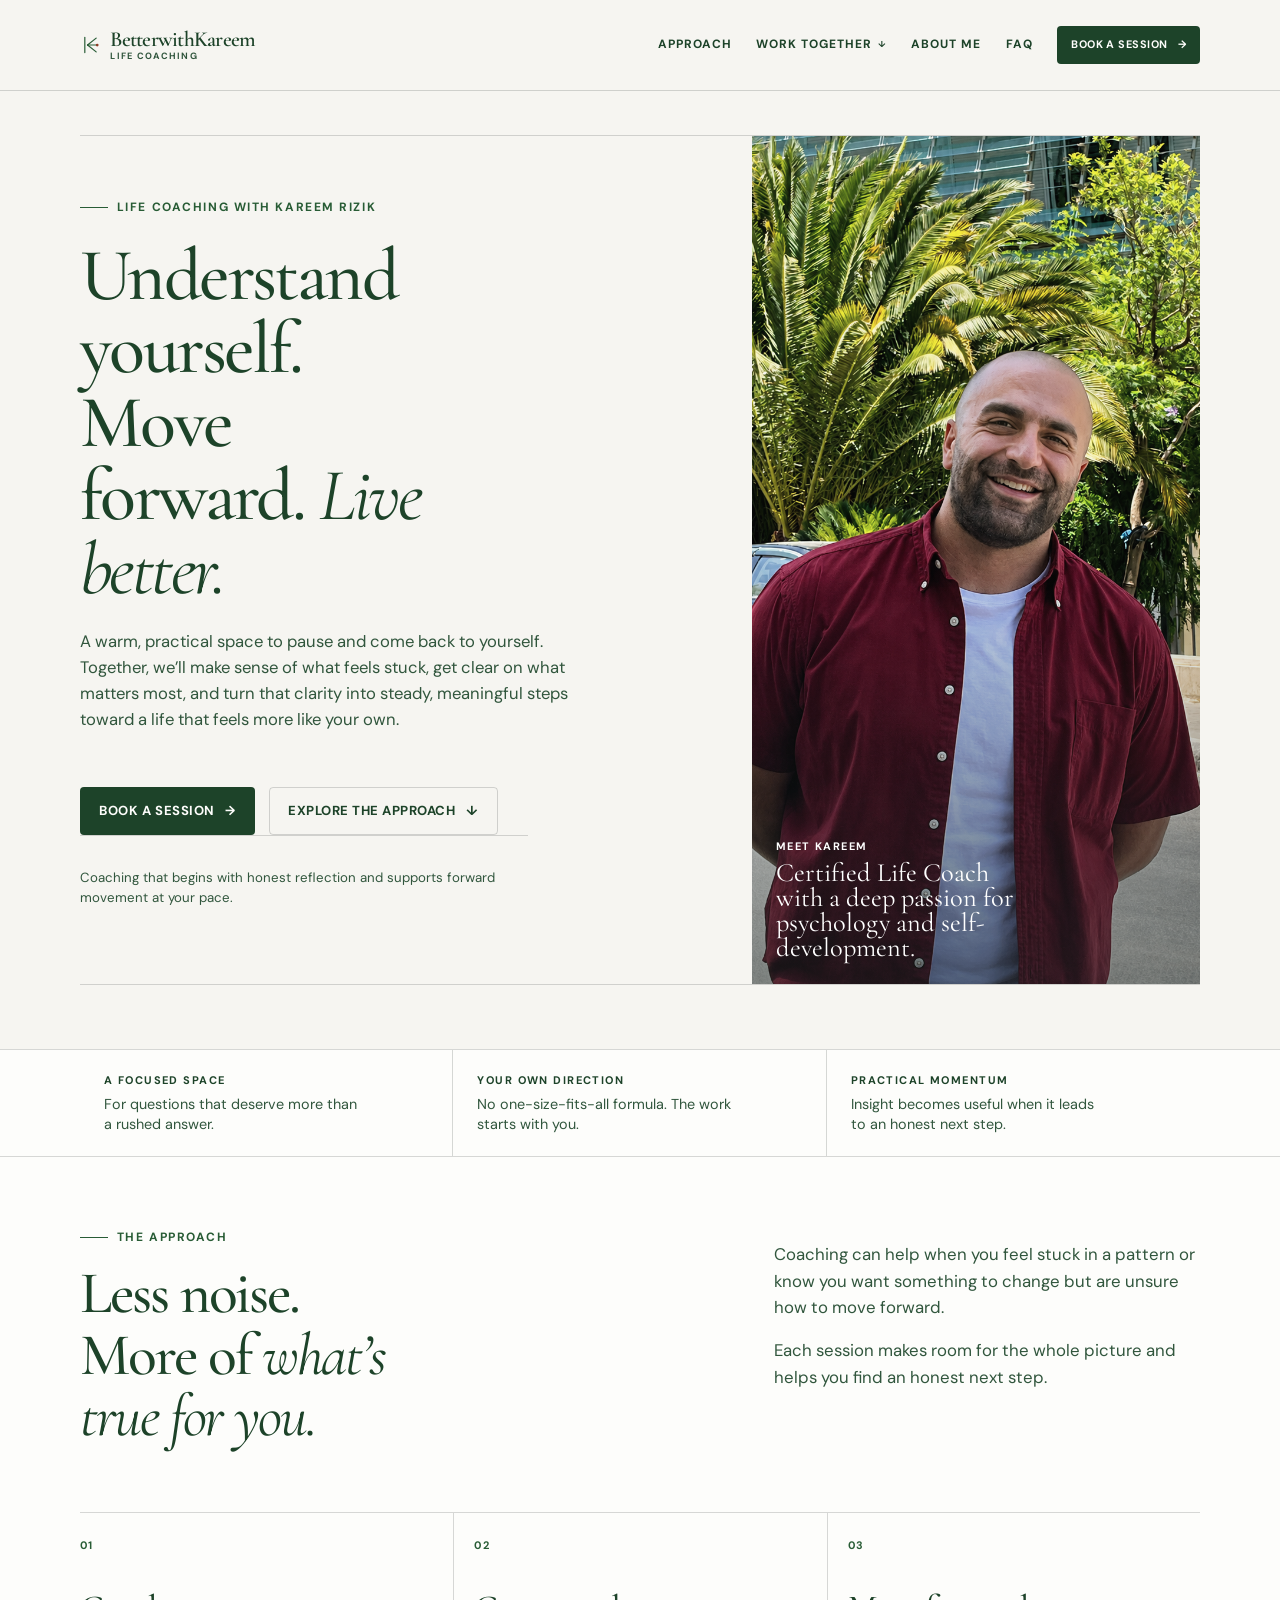
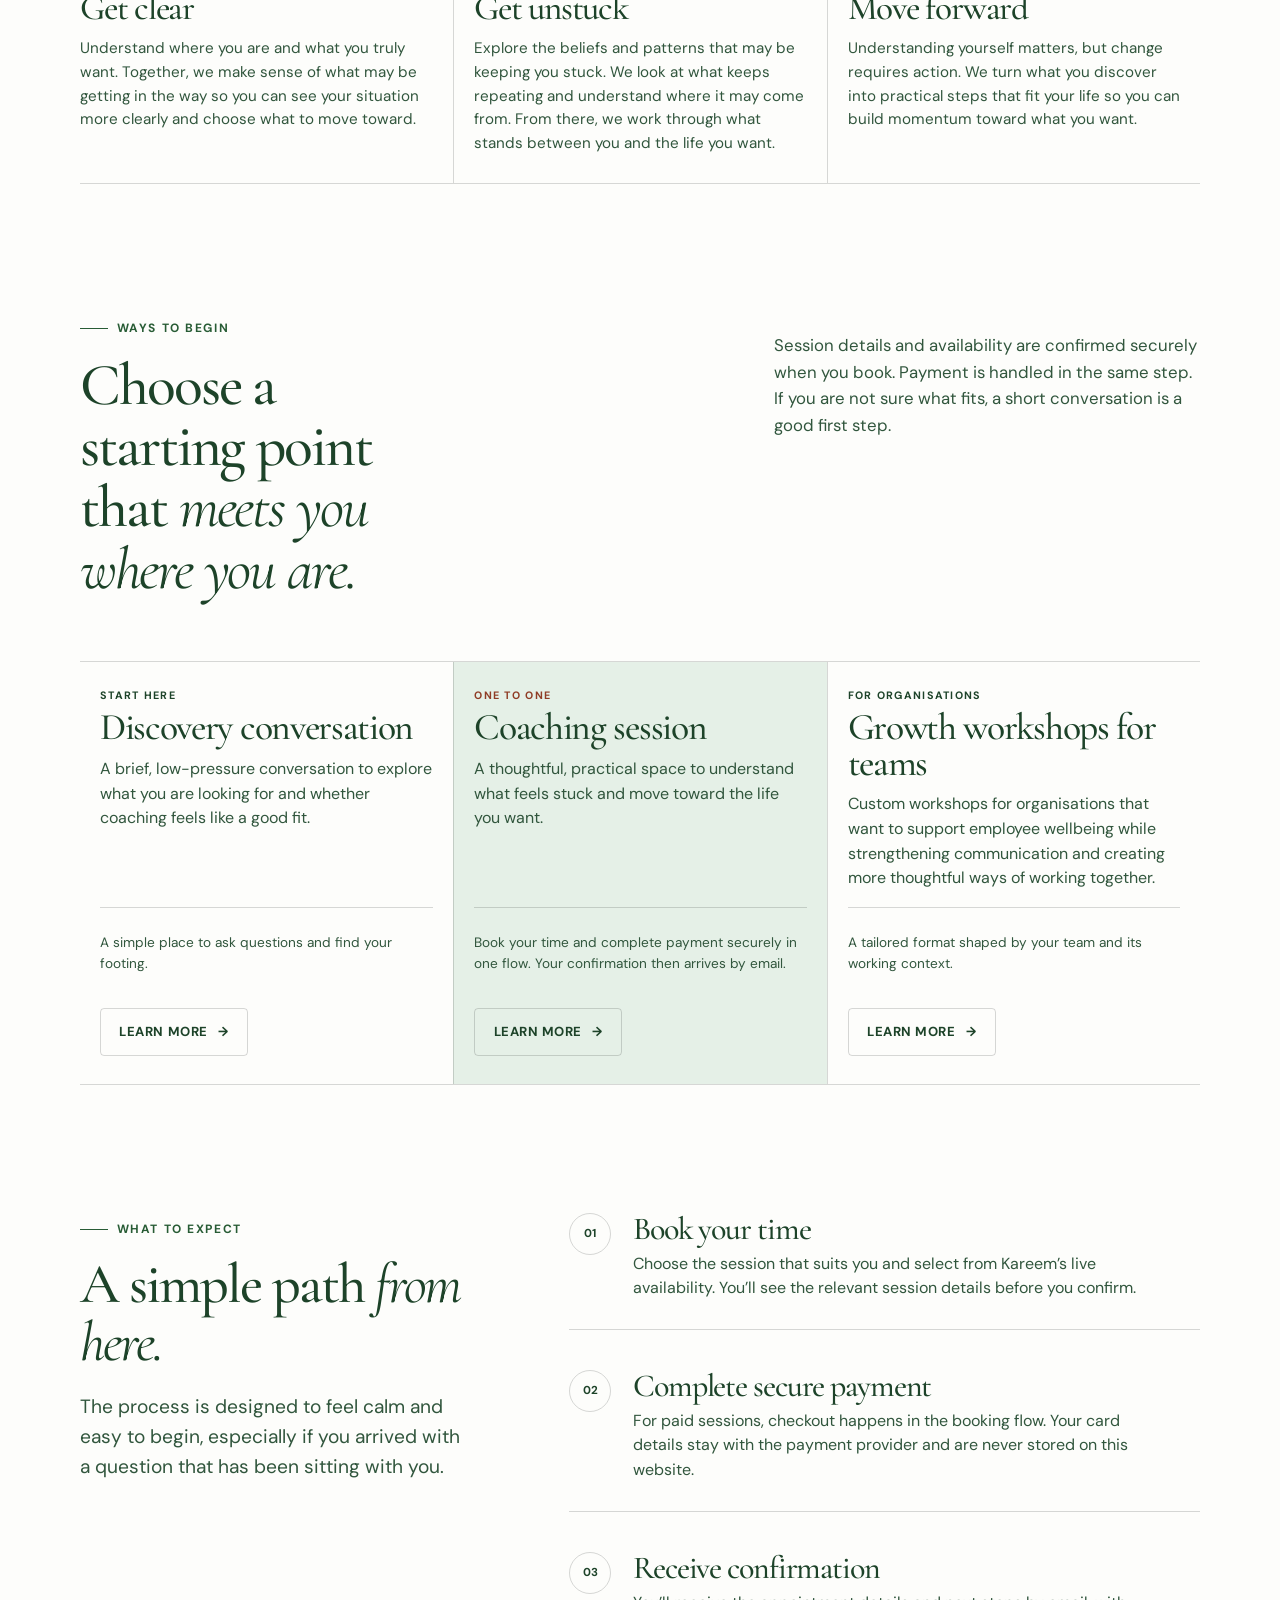
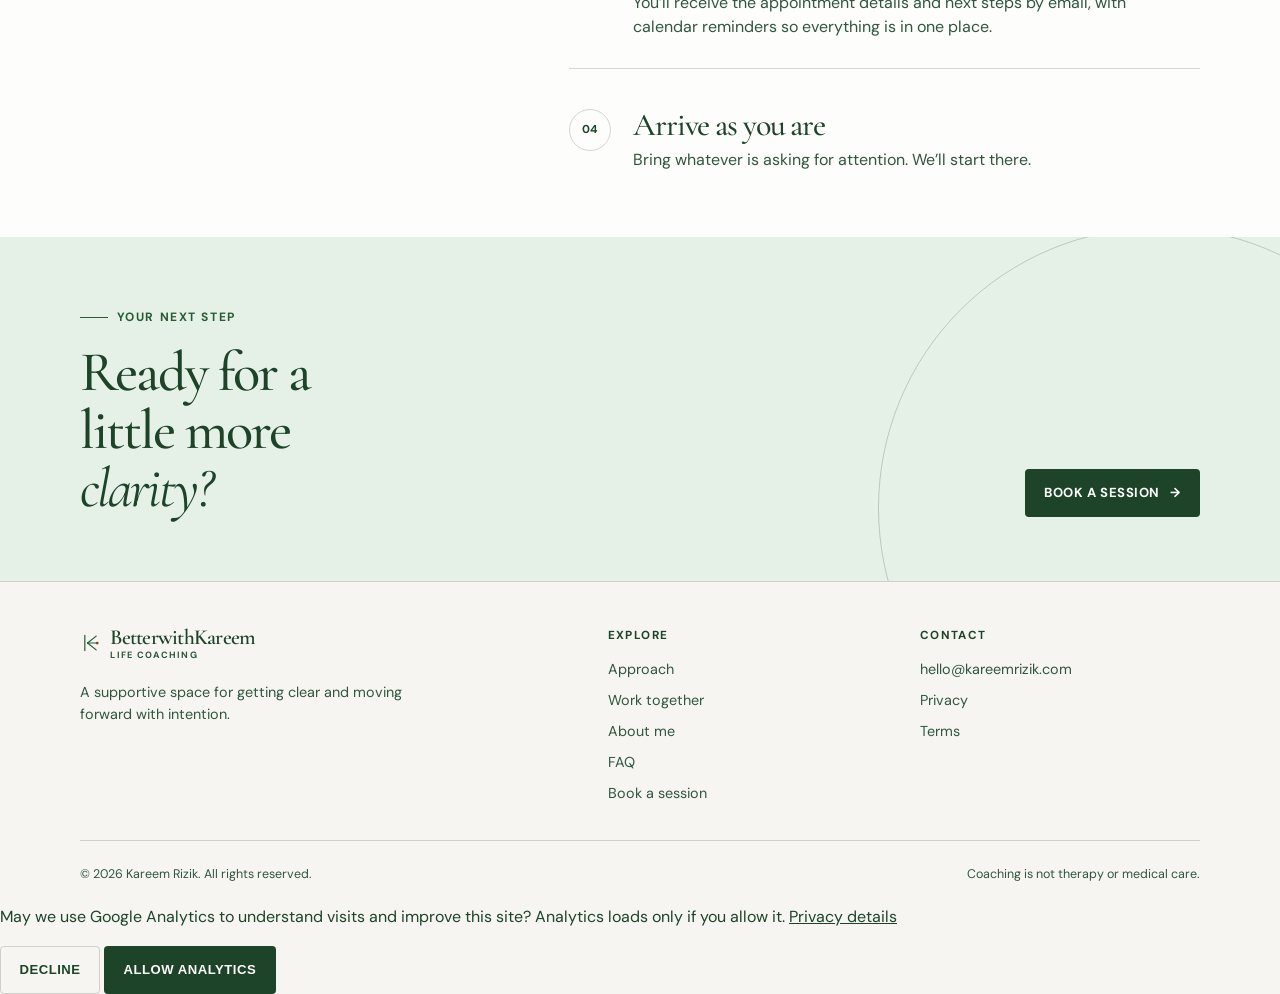
==== commit 3937fe85: "Finalize BetterwithKareem home page" ====
--- a/index.html
+++ b/index.html
@@ -11,7 +11,7 @@
 <meta name="twitter:card" content="summary">
 <title>BetterwithKareem | Life Coaching</title>
 <link rel="canonical" href="https://betterwithkareem.com/">
-<link rel="icon" href="data:image/svg+xml,%3Csvg%20xmlns%3D%22http%3A%2F%2Fwww.w3.org%2F2000%2Fsvg%22%20data-codex-favicon-badge%3D%22codex-favicon-badge%22%20width%3D%2232%22%20height%3D%2232%22%20viewBox%3D%220%200%2032%2032%22%3E%3Cimage%20href%3D%22data%3Aimage%2Fbmp%3Bbase64%2CiVBORw0KGgoAAAANSUhEUgAAACAAAAAgCAYAAABzenr0AAACHUlEQVR4nOxXPUsjURQ990UiIssiW1kuG9as3RojgoX%2FQVCLTJlokU6sLCz8AVbamJSjhYL%2FQUEQNXZ%2BEhFsFO1EBWOc670JgoiZSV5G03iaeQz3vTnvnnvPe2PQYhi0GN8EahKIO8npuNM%2Fg1YRACMLpgwsIeQnelL9Z7HxxB%2B%2FuDaEjN7R3qgX7VyQYYaIn0yEfsn4DF9B4J%2BT6PbYrIMwKCm8LLM3UlzZ3%2FGbE1oRxlJ9gwwqVD7O2CZwori8vx00LxQCf51Eug1mA6BuBvKmdD985BYu65nblASq93N75yIBaUl5yYOXOXUL%2BUbWsCbwqrd8vKo3RG83OOXvYSWBrd6hEGhG749QtwQ2es8PxcYINKdjBs9ObRVXrQk8RzuuZJkuZpSIcWCIHHE7x2%2FO3cXtwA%2BPO3RMXCFiTwBE7bIbXSkqqf9fGQeRNhLjsW9M3QQijw9dVQkoTVUJskES%2FBQJ8EaCj2JqbiOeSp7r83h59%2Ffb91qEhmlRMqKZyEce77OHa4clWKLhLtBdS88Pa%2B9rQcrBs6GeAEtY%2BYD2vPa%2BeoB6gXqCegMsYH0WaO%2BrB6gM6gnqDSoPGkRTh5Fqf%2BLuZtQTqouZXI%2BTzKln1LtGKKdhM3UR2n3Ati5CvRW%2F1oWQyFXqgsxmEInQr%2BVaF%2BIdEyLHpGThGmW68Yuv6YRM2JGdlGGJY3dvSR5LQXHBhv7J%2BP41azmBFwAAAP%2F%2Fr3kVfQAAAAZJREFUAwCd7%2BypBjdiJgAAAABJRU5ErkJggg%3D%3D%22%20width%3D%2232%22%20height%3D%2232%22%20opacity%3D%220.3%22%20%2F%3E%3Cpath%20d%3D%22M3.04536%204.45259C2.7582%203.60299%203.60299%202.7582%204.45259%203.04536L14.1828%206.33403C15.1637%206.66558%2015.0872%208.08006%2014.0715%208.39045L10.2994%209.54319C9.93919%209.65327%209.65327%209.93919%209.54319%2010.2994L8.39046%2014.0715C8.08007%2015.0872%206.66558%2015.1637%206.33404%2014.1828L3.04536%204.45259Z%22%20fill%3D%22black%22%20stroke%3D%22white%22%20stroke-width%3D%221.5%22%20stroke-linejoin%3D%22round%22%20paint-order%3D%22stroke%20fill%22%20transform%3D%22translate(-2%20-2)%20scale(2.1)%22%20%2F%3E%3C%2Fsvg%3E" type="image/svg+xml" data-codex-favicon-badge="true" data-codex-original-favicon-href="/assets/icons/mark.svg">
+<link rel="icon" href="/assets/icons/mark.svg" type="image/svg+xml">
 <link rel="stylesheet" href="/assets/css/styles.css?v=compact-20260916">
 <script type="application/ld+json"> { "@context": "https://schema.org", "@graph": [ { "@type": "WebSite", "@id": "https://betterwithkareem.com/#website", "url": "https://betterwithkareem.com/", "name": "BetterwithKareem | Life Coaching" }, { "@type": "Person", "@id": "https://betterwithkareem.com/#kareem-rizik", "name": "Kareem Rizik", "url": "https://betterwithkareem.com/", "description": "Kareem Rizik is a Certified Life Coach with a deep interest in psychology and human behavior, with a focus on personal growth." }, { "@type": "Service", "@id": "https://betterwithkareem.com/#life-coaching", "name": "Life Coaching with Kareem Rizik", "serviceType": "Life Coaching", "url": "https://betterwithkareem.com/", "provider": { "@id": "https://betterwithkareem.com/#kareem-rizik" } } ] } </script>
 <style>
@@ -252,7 +252,7 @@
 </div>
 </div>
 <div class="footer-bottom">
-<span>© <span>2026</span> Kareem Rizik. All rights reserved.</span>
+<span>© <span data-current-year="">2026</span> Kareem Rizik. All rights reserved.</span>
 <span>Coaching is not therapy or medical care.</span>
 </div>
 </div>
--- a/assets/css/styles.css
+++ b/assets/css/styles.css
@@ -1,334 +1,215 @@
-@import url('https://fonts.googleapis.com/css2?family=Cormorant+Garamond:ital,wght@0,400;0,500;0,600;1,400;1,500;1,600&family=DM+Sans:opsz,wght@9..40,400;9..40,500;9..40,600;9..40,700&display=swap');
-
-:root {
-  --ink: #17231e;
-  --ink-soft: #425149;
-  --forest: #294b3d;
-  --forest-dark: #17362b;
-  --pine: #dce8de;
-  --paper: #f8f5ee;
-  --paper-deep: #eee7da;
-  --white: #fffdf8;
-  --clay: #c9704b;
-  --clay-pale: #f2dfd4;
-  --line: rgba(23, 35, 30, .16);
-  --shadow: 0 18px 44px rgba(30, 48, 38, .09);
-  --radius: 1.25rem;
-  --serif: 'Playfair Display', Georgia, serif;
-  --sans: 'DM Sans', -apple-system, BlinkMacSystemFont, 'Segoe UI', sans-serif;
-}
-
+@import url("https://fonts.googleapis.com/css2?family=Cormorant+Garamond:ital,wght@0,400;0,500;0,600;1,400;1,500;1,600&family=DM+Sans:opsz,wght@9..40,400;9..40,500;9..40,600;9..40,700&display=swap");
+:root { --ink: #17231e; --ink-soft: #425149; --forest: #294b3d; --forest-dark: #17362b; --pine: #dce8de; --paper: #f8f5ee; --paper-deep: #eee7da; --white: #fffdf8; --clay: #c9704b; --clay-pale: #f2dfd4; --line: rgba(23, 35, 30, .16); --shadow: 0 18px 44px rgba(30, 48, 38, .09); --radius: 1.25rem; --serif: 'Playfair Display', Georgia, serif; --sans: 'DM Sans', -apple-system, BlinkMacSystemFont, 'Segoe UI', sans-serif; }
 * { box-sizing: border-box; }
-
 html { scroll-behavior: smooth; }
-
-body {
-  min-width: 320px;
-  margin: 0;
-  color: var(--ink);
-  background: var(--paper);
-  font-family: var(--sans);
-  font-size: 16px;
-  line-height: 1.55;
-  -webkit-font-smoothing: antialiased;
-}
-
+body { min-width: 320px; margin: 0px; color: var(--ink); background: var(--paper); font-family: var(--sans); font-size: 16px; line-height: 1.55; -webkit-font-smoothing: antialiased; }
 body.nav-open { overflow: hidden; }
-
 img { max-width: 100%; }
-
 a { color: inherit; }
-
-a:focus-visible,
-button:focus-visible,
-summary:focus-visible {
-  outline: 3px solid var(--clay);
-  outline-offset: 4px;
-}
-
-.skip-link {
-  position: absolute;
-  z-index: 10;
-  top: -4rem;
-  left: 1rem;
-  padding: .7rem 1rem;
-  border-radius: .5rem;
-  color: var(--white);
-  background: var(--forest);
-}
-
+a:focus-visible, button:focus-visible, summary:focus-visible { outline: 3px solid var(--clay); outline-offset: 4px; }
+.skip-link { position: absolute; z-index: 10; top: -4rem; left: 1rem; padding: 0.7rem 1rem; border-radius: 0.5rem; color: var(--white); background: var(--forest); }
 .skip-link:focus { top: 1rem; }
-
-.container { width: min(1120px, calc(100% - 3rem)); margin-inline: auto; }
-
-.eyebrow {
-  display: inline-flex;
-  align-items: center;
-  gap: .55rem;
-  margin: 0 0 1.15rem;
-  color: var(--forest);
-  font-size: .75rem;
-  font-weight: 700;
-  letter-spacing: .13em;
-  line-height: 1.25;
-  text-transform: uppercase;
-}
-
-.eyebrow::before {
-  width: 1.75rem;
-  height: 1px;
-  content: '';
-  background: currentColor;
-}
-
-h1, h2, h3, p { margin-top: 0; }
-
+.container { width: min(1120px, 100% - 3rem); margin-inline: auto; }
+.eyebrow { display: inline-flex; align-items: center; gap: 0.55rem; margin: 0px 0px 1.15rem; color: var(--forest); font-size: 0.75rem; font-weight: 700; letter-spacing: 0.13em; line-height: 1.25; text-transform: uppercase; }
+.eyebrow::before { width: 1.75rem; height: 1px; content: ""; background: currentcolor; }
+h1, h2, h3, p { margin-top: 0px; }
 h1, h2, h3 { color: var(--ink); line-height: 1.03; }
-
-h1, h2 { font-family: var(--serif); font-weight: 500; letter-spacing: -.04em; }
-
+h1, h2 { font-family: var(--serif); font-weight: 500; letter-spacing: -0.04em; }
 h1 { max-width: 10ch; margin-bottom: 1.5rem; font-size: clamp(3.3rem, 7vw, 6.5rem); }
-
 h2 { margin-bottom: 1.3rem; font-size: clamp(2.4rem, 4.4vw, 4.25rem); }
-
-h3 { margin-bottom: .7rem; font-size: 1.35rem; letter-spacing: -.025em; }
-
+h3 { margin-bottom: 0.7rem; font-size: 1.35rem; letter-spacing: -0.025em; }
 .lede { max-width: 35rem; color: var(--ink-soft); font-size: clamp(1.05rem, 1.5vw, 1.25rem); }
-
-.small { color: var(--ink-soft); font-size: .9rem; }
-
-.button-row { display: flex; flex-wrap: wrap; gap: .85rem; margin-top: 2rem; }
-
-.button {
-  display: inline-flex;
-  align-items: center;
-  justify-content: center;
-  gap: .65rem;
-  min-height: 3.2rem;
-  padding: .85rem 1.25rem;
-  border: 1px solid transparent;
-  border-radius: 999px;
-  text-decoration: none;
-  font-size: .94rem;
-  font-weight: 700;
-  letter-spacing: -.01em;
-  transition: transform .2s ease, background .2s ease, color .2s ease, border-color .2s ease;
-}
-
+.small { color: var(--ink-soft); font-size: 0.9rem; }
+.button-row { display: flex; flex-wrap: wrap; gap: 0.85rem; margin-top: 2rem; }
+.button { display: inline-flex; align-items: center; justify-content: center; gap: 0.65rem; min-height: 3.2rem; padding: 0.85rem 1.25rem; border: 1px solid transparent; border-radius: 999px; text-decoration: none; font-size: 0.94rem; font-weight: 700; letter-spacing: -0.01em; transition: transform 0.2s, background 0.2s, color 0.2s, border-color 0.2s; }
 .button:hover { transform: translateY(-2px); }
-
 .button--primary { color: var(--white); background: var(--forest); }
 .button--primary:hover { background: var(--forest-dark); }
 .button--light { color: var(--ink); border-color: var(--line); background: var(--white); }
 .button--light:hover { border-color: var(--forest); color: var(--forest); }
-.button--ghost { color: var(--forest); border-color: rgba(41, 75, 61, .3); background: transparent; }
+.button--ghost { color: var(--forest); border-color: rgba(41, 75, 61, 0.3); background: transparent; }
 .button--ghost:hover { background: var(--pine); }
-.button--small { min-height: 2.5rem; padding: .58rem .95rem; font-size: .84rem; }
-
-.site-header {
-  position: relative;
-  z-index: 10;
-  border-bottom: 1px solid transparent;
-  background: var(--paper);
-}
-
-.nav {
-  display: flex;
-  align-items: center;
-  justify-content: space-between;
-  min-height: 5.25rem;
-  gap: 1.5rem;
-}
-
-.brand { display: inline-flex; align-items: center; gap: .7rem; text-decoration: none; font-weight: 700; letter-spacing: -.03em; }
+.button--small { min-height: 2.5rem; padding: 0.58rem 0.95rem; font-size: 0.84rem; }
+.site-header { position: relative; z-index: 10; border-bottom: 1px solid transparent; background: var(--paper); }
+.nav { display: flex; align-items: center; justify-content: space-between; min-height: 5.25rem; gap: 1.5rem; }
+.brand { display: inline-flex; align-items: center; gap: 0.7rem; text-decoration: none; font-weight: 700; letter-spacing: -0.03em; }
 .brand__mark { width: 1.65rem; height: 1.65rem; }
 .brand__name { display: grid; line-height: 1.05; }
-.brand__name small { margin-top: .15rem; color: var(--ink-soft); font-size: .62rem; font-weight: 600; letter-spacing: .12em; text-transform: uppercase; }
-
+.brand__name small { margin-top: 0.15rem; color: var(--ink-soft); font-size: 0.62rem; font-weight: 600; letter-spacing: 0.12em; text-transform: uppercase; }
 .nav__links { display: flex; align-items: center; gap: 1.8rem; }
-.nav__links > a:not(.button) { color: var(--ink-soft); text-decoration: none; font-size: .9rem; font-weight: 600; }
+.nav__links > a:not(.button) { color: var(--ink-soft); text-decoration: none; font-size: 0.9rem; font-weight: 600; }
 .nav__links > a:not(.button):hover { color: var(--forest); }
-.menu-toggle { display: none; padding: .5rem; border: 0; color: var(--ink); background: transparent; cursor: pointer; }
+.nav-dropdown { position: relative; }
+.nav-dropdown summary { display: flex; align-items: center; gap: 0.35rem; color: var(--ink-soft); cursor: pointer; font-size: 0.9rem; font-weight: 600; list-style: none; }
+.nav-dropdown summary::-webkit-details-marker { display: none; }
+.nav-dropdown summary span { display: inline-block; font-size: 0.72em; transition: transform 0.2s; }
+.nav-dropdown[open] summary { color: var(--forest); }
+.nav-dropdown[open] summary span { transform: rotate(180deg); }
+.nav-dropdown__panel { position: absolute; top: calc(100% + 0.8rem); left: 50%; display: grid; width: min(23.5rem, -2rem + 100vw); padding: 0.35rem 0.55rem; border: 1px solid rgba(23, 35, 30, 0.2); border-radius: 0.85rem; background: var(--white); box-shadow: rgba(23, 35, 30, 0.12) 0px 1rem 2.75rem; transform: translateX(-50%); }
+.nav-dropdown__item { display: grid; gap: 0.25rem; padding: 0.72rem 0.45rem; border: 1px solid transparent; border-radius: 0.45rem; color: var(--ink); text-decoration: none; transition: transform 0.2s, background 0.2s; }
+.nav-dropdown__item:not(:last-child) { border-bottom-color: rgba(23, 35, 30, 0.18); }
+.nav-dropdown__item--green, .nav-dropdown__item--clay { color: var(--ink); background: transparent; }
+.nav-dropdown__item-label { display: inline-flex; align-items: center; gap: 0.35rem; width: max-content; font-size: 0.56rem; font-weight: 700; letter-spacing: 0.12em; line-height: 1.2; text-transform: uppercase; }
+.nav-dropdown__item-label::before { width: 0.38rem; height: 0.38rem; border-radius: 50%; content: ""; background: var(--forest); }
+.nav-dropdown__item--clay .nav-dropdown__item-label::before { background: rgb(195, 109, 76); }
+.nav-dropdown__item--green .nav-dropdown__item-label, .nav-dropdown__item--clay .nav-dropdown__item-label { color: var(--forest); }
+.nav-dropdown__item-main { display: flex; align-items: center; justify-content: space-between; gap: 1rem; font-family: var(--sans); font-size: 0.95rem; font-weight: 700; letter-spacing: 0.035em; line-height: 1.25; }
+.nav-dropdown__item-main span:last-child { display: grid; flex: 0 0 auto; width: 1.65rem; aspect-ratio: 1 / 1; place-items: center; border: 1px solid; border-radius: 50%; font-family: var(--sans); font-size: 0.72rem; }
+.nav-dropdown__item:hover { color: inherit; background: rgba(255, 253, 248, 0.6); transform: translateX(0.12rem); }
+.menu-toggle { display: none; padding: 0.5rem; border: 0px; color: var(--ink); background: transparent; cursor: pointer; }
 .menu-toggle svg { width: 1.5rem; height: 1.5rem; }
-
-.hero { position: relative; overflow: hidden; padding: clamp(4.5rem, 9vw, 8.5rem) 0 5rem; }
-.hero__grid { display: grid; grid-template-columns: minmax(0, 1.05fr) minmax(19rem, .75fr); align-items: center; gap: clamp(2.5rem, 7vw, 7rem); }
+.hero { position: relative; overflow: hidden; padding: clamp(4.5rem, 9vw, 8.5rem) 0px 5rem; }
+.hero__grid { display: grid; grid-template-columns: minmax(0px, 1.05fr) minmax(19rem, 0.75fr); align-items: center; gap: clamp(2.5rem, 7vw, 7rem); }
 .hero__copy { position: relative; z-index: 1; }
-.hero__note { display: flex; align-items: flex-start; gap: .7rem; max-width: 25rem; margin-top: 3.5rem; color: var(--ink-soft); font-size: .86rem; }
-.hero__note svg { flex: none; width: 1.15rem; margin-top: .15rem; color: var(--clay); }
-
-.hero-art {
-  position: relative;
-  min-height: 33rem;
-  border-radius: 15rem 15rem 2rem 2rem;
-  overflow: hidden;
-  background: #cadbca;
-  box-shadow: var(--shadow);
-}
-
-.hero-art__sun { position: absolute; top: 10%; right: 14%; width: 29%; aspect-ratio: 1; border-radius: 50%; background: var(--clay); }
-.hero-art__hill { position: absolute; right: -14%; bottom: -16%; left: -24%; border-radius: 50% 50% 0 0; background: var(--forest); transform: rotate(-9deg); }
-.hero-art__hill--back { right: -15%; bottom: 23%; left: 13%; height: 43%; background: #7e9d82; transform: rotate(13deg); }
-.hero-art__path { position: absolute; z-index: 2; right: 11%; bottom: -9%; width: 34%; height: 76%; border: solid 2.1rem var(--paper-deep); border-radius: 54% 0 0 0; border-right: 0; border-bottom: 0; transform: rotate(-9deg); }
-.hero-art__line { position: absolute; z-index: 3; top: 22%; left: 12%; width: 67%; height: 40%; border-top: 1px solid rgba(23, 54, 43, .58); border-radius: 50%; transform: rotate(13deg); }
-.hero-art__caption { position: absolute; z-index: 4; bottom: 1.4rem; left: 1.5rem; color: rgba(255, 253, 248, .82); font-size: .72rem; font-weight: 600; letter-spacing: .12em; text-transform: uppercase; }
-
+.hero__note { display: flex; align-items: flex-start; gap: 0.7rem; max-width: 25rem; margin-top: 3.5rem; color: var(--ink-soft); font-size: 0.86rem; }
+.hero__note svg { flex: 0 0 auto; width: 1.15rem; margin-top: 0.15rem; color: var(--clay); }
+.hero-art { position: relative; min-height: 33rem; border-radius: 15rem 15rem 2rem 2rem; overflow: hidden; background: rgb(202, 219, 202); box-shadow: var(--shadow); }
+.hero-art__sun { position: absolute; top: 10%; right: 14%; width: 29%; aspect-ratio: 1 / 1; border-radius: 50%; background: var(--clay); }
+.hero-art__hill { position: absolute; right: -14%; bottom: -16%; left: -24%; border-radius: 50% 50% 0px 0px; background: var(--forest); transform: rotate(-9deg); }
+.hero-art__hill--back { right: -15%; bottom: 23%; left: 13%; height: 43%; background: rgb(126, 157, 130); transform: rotate(13deg); }
+.hero-art__path { position: absolute; z-index: 2; right: 11%; bottom: -9%; width: 34%; height: 76%; border-top-color: ; border-top-style: ; border-top-width: ; border-left-color: ; border-left-style: ; border-left-width: ; border-image-source: ; border-image-slice: ; border-image-width: ; border-image-outset: ; border-image-repeat: ; border-radius: 54% 0px 0px; border-right: 0px; border-bottom: 0px; transform: rotate(-9deg); }
+.hero-art__line { position: absolute; z-index: 3; top: 22%; left: 12%; width: 67%; height: 40%; border-top: 1px solid rgba(23, 54, 43, 0.58); border-radius: 50%; transform: rotate(13deg); }
+.hero-art__caption { position: absolute; z-index: 4; bottom: 1.4rem; left: 1.5rem; color: rgba(255, 253, 248, 0.82); font-size: 0.72rem; font-weight: 600; letter-spacing: 0.12em; text-transform: uppercase; }
 .trust-strip { border-top: 1px solid var(--line); border-bottom: 1px solid var(--line); }
 .trust-strip__inner { display: grid; grid-template-columns: repeat(3, 1fr); }
 .trust-strip__item { min-height: 7rem; padding: 1.4rem 1.5rem; border-right: 1px solid var(--line); }
-.trust-strip__item:last-child { border-right: 0; }
-.trust-strip__title { display: block; margin-bottom: .3rem; color: var(--forest); font-size: .74rem; font-weight: 700; letter-spacing: .1em; text-transform: uppercase; }
-.trust-strip__text { display: block; max-width: 17rem; color: var(--ink-soft); font-size: .88rem; line-height: 1.38; }
-
-.section { padding: clamp(5rem, 10vw, 9rem) 0; }
+.trust-strip__item:last-child { border-right: 0px; }
+.trust-strip__title { display: block; margin-bottom: 0.3rem; color: var(--forest); font-size: 0.74rem; font-weight: 700; letter-spacing: 0.1em; text-transform: uppercase; }
+.trust-strip__text { display: block; max-width: 17rem; color: var(--ink-soft); font-size: 0.88rem; line-height: 1.38; }
+.section { padding: clamp(5rem, 10vw, 9rem) 0px; }
 .section--white { background: var(--white); }
 .section--deep { color: var(--white); background: var(--forest-dark); }
 .section--paper-deep { background: var(--paper-deep); }
 .section--deep h2, .section--deep h3 { color: var(--white); }
-.section--deep .eyebrow, .section--deep .lede { color: #dceadd; }
-.section--deep .eyebrow::before { background: currentColor; }
-.section--deep .lede { opacity: .9; }
-
-.split-heading { display: grid; grid-template-columns: minmax(0, .88fr) minmax(18rem, .72fr); gap: clamp(2rem, 8vw, 9rem); }
+.section--deep .eyebrow, .section--deep .lede { color: rgb(220, 234, 221); }
+.section--deep .eyebrow::before { background: currentcolor; }
+.section--deep .lede { opacity: 0.9; }
+.split-heading { display: grid; grid-template-columns: minmax(0px, 0.88fr) minmax(18rem, 0.72fr); gap: clamp(2rem, 8vw, 9rem); }
 .split-heading__side { padding-top: 3.6rem; }
 .split-heading__side p { max-width: 28rem; color: var(--ink-soft); }
-.section--deep .split-heading__side p { color: rgba(255, 253, 248, .78); }
-
+.section--deep .split-heading__side p { color: rgba(255, 253, 248, 0.78); }
 .principles { display: grid; grid-template-columns: repeat(3, 1fr); gap: 1rem; margin-top: 4rem; }
 .principle { min-height: 16.4rem; padding: 1.65rem; border-radius: var(--radius); background: var(--paper); }
 .principle:nth-child(2) { background: var(--pine); }
 .principle:nth-child(3) { background: var(--clay-pale); }
-.principle__number { display: block; margin-bottom: 4rem; color: var(--forest); font-size: .76rem; font-weight: 700; letter-spacing: .12em; }
-.principle p { margin-bottom: 0; color: var(--ink-soft); font-size: .95rem; }
-
+.principle__number { display: block; margin-bottom: 4rem; color: var(--forest); font-size: 0.76rem; font-weight: 700; letter-spacing: 0.12em; }
+.principle p { margin-bottom: 0px; color: var(--ink-soft); font-size: 0.95rem; }
 .services { display: grid; grid-template-columns: repeat(3, 1fr); gap: 1rem; margin-top: 4rem; }
-.service-card { display: flex; flex-direction: column; min-height: 25rem; padding: 1.75rem; border: 1px solid rgba(255, 253, 248, .18); border-radius: var(--radius); }
+.service-card { display: flex; flex-direction: column; min-height: 25rem; padding: 1.75rem; border: 1px solid rgba(255, 253, 248, 0.18); border-radius: var(--radius); }
 .service-card--featured { color: var(--ink); border-color: var(--clay); background: var(--clay); }
-.service-card h3 { margin-top: .4rem; font-family: var(--serif); font-size: 2rem; font-weight: 500; }
-.service-card p { color: rgba(255, 253, 248, .76); }
-.service-card--featured p { color: rgba(23, 35, 30, .74); }
-.service-card__label { color: #dceadd; font-size: .72rem; font-weight: 700; letter-spacing: .12em; text-transform: uppercase; }
+.service-card h3 { margin-top: 0.4rem; font-family: var(--serif); font-size: 2rem; font-weight: 500; }
+.service-card p { color: rgba(255, 253, 248, 0.76); }
+.service-card--featured p { color: rgba(23, 35, 30, 0.74); }
+.service-card__label { color: rgb(220, 234, 221); font-size: 0.72rem; font-weight: 700; letter-spacing: 0.12em; text-transform: uppercase; }
 .service-card--featured .service-card__label { color: var(--forest-dark); }
-.service-card__meta { margin-top: auto; padding-top: 1.5rem; border-top: 1px solid rgba(255, 253, 248, .25); color: #dceadd; font-size: .85rem; }
-.service-card--featured .service-card__meta { border-color: rgba(23, 35, 30, .24); color: var(--forest-dark); }
+.service-card__meta { margin-top: auto; padding-top: 1.5rem; border-top: 1px solid rgba(255, 253, 248, 0.25); color: rgb(220, 234, 221); font-size: 0.85rem; }
+.service-card--featured .service-card__meta { border-color: rgba(23, 35, 30, 0.24); color: var(--forest-dark); }
 .service-card .button { align-self: flex-start; margin-top: 1.25rem; color: var(--ink); background: var(--white); }
 .service-card--featured .button { color: var(--white); background: var(--forest-dark); }
-
-.process { display: grid; grid-template-columns: .85fr 1.15fr; gap: clamp(2.5rem, 8vw, 9rem); align-items: start; }
+.process { display: grid; grid-template-columns: 0.85fr 1.15fr; gap: clamp(2.5rem, 8vw, 9rem); align-items: start; }
 .process__lead { position: sticky; top: 2rem; }
-.process__steps { counter-reset: process; }
-.process__step { position: relative; padding: 0 0 2.5rem 4.5rem; border-bottom: 1px solid var(--line); }
+.process__steps { counter-reset: process 0; }
+.process__step { position: relative; padding: 0px 0px 2.5rem 4.5rem; border-bottom: 1px solid var(--line); }
 .process__step + .process__step { padding-top: 2.5rem; }
-.process__step::before { position: absolute; top: 0; left: 0; display: grid; width: 2.75rem; height: 2.75rem; place-items: center; border: 1px solid var(--forest); border-radius: 50%; color: var(--forest); content: counter(process, decimal-leading-zero); counter-increment: process; font-size: .72rem; font-weight: 700; }
+.process__step::before { position: absolute; top: 0px; left: 0px; display: grid; width: 2.75rem; height: 2.75rem; place-items: center; border: 1px solid var(--forest); border-radius: 50%; color: var(--forest); content: counter(process, decimal-leading-zero); counter-increment: process 1; font-size: 0.72rem; font-weight: 700; }
 .process__step + .process__step::before { top: 2.5rem; }
-.process__step:last-child { padding-bottom: 0; border-bottom: 0; }
-.process__step h3 { margin-bottom: .35rem; }
-.process__step p { max-width: 33rem; margin-bottom: 0; color: var(--ink-soft); }
-
-.about-grid { display: grid; grid-template-columns: .83fr 1.17fr; gap: clamp(2rem, 8vw, 8rem); align-items: center; }
-.about-card { position: relative; min-height: 29rem; padding: 1.7rem; border-radius: 13rem 13rem 1.25rem 1.25rem; overflow: hidden; background: #b3c9b7; }
-.about-card::before { position: absolute; top: 3rem; right: 2.7rem; width: 30%; aspect-ratio: 1; border-radius: 50%; content: ''; background: var(--paper); }
-.about-card::after { position: absolute; right: -8%; bottom: -15%; left: -16%; height: 63%; border-radius: 50% 50% 0 0; content: ''; background: var(--forest); transform: rotate(6deg); }
+.process__step:last-child { padding-bottom: 0px; border-bottom: 0px; }
+.process__step h3 { margin-bottom: 0.35rem; }
+.process__step p { max-width: 33rem; margin-bottom: 0px; color: var(--ink-soft); }
+.about-grid { display: grid; grid-template-columns: 0.83fr 1.17fr; gap: clamp(2rem, 8vw, 8rem); align-items: center; }
+.about-card { position: relative; min-height: 29rem; padding: 1.7rem; border-radius: 13rem 13rem 1.25rem 1.25rem; overflow: hidden; background: rgb(179, 201, 183); }
+.about-card::before { position: absolute; top: 3rem; right: 2.7rem; width: 30%; aspect-ratio: 1 / 1; border-radius: 50%; content: ""; background: var(--paper); }
+.about-card::after { position: absolute; right: -8%; bottom: -15%; left: -16%; height: 63%; border-radius: 50% 50% 0px 0px; content: ""; background: var(--forest); transform: rotate(6deg); }
 .about-card__quote { position: absolute; z-index: 2; bottom: 2.2rem; left: 2rem; max-width: 15rem; color: var(--white); font-family: var(--serif); font-size: 1.8rem; line-height: 1.14; }
 .about-copy p { max-width: 38rem; color: var(--ink-soft); font-size: 1.03rem; }
 .about-copy .button-row { margin-top: 2.2rem; }
-
-.faq-grid { display: grid; grid-template-columns: .75fr 1.25fr; gap: clamp(2.5rem, 9vw, 10rem); }
+.faq-grid { display: grid; grid-template-columns: 0.75fr 1.25fr; gap: clamp(2.5rem, 9vw, 10rem); }
 .faq-grid__lead p { max-width: 22rem; color: var(--ink-soft); }
 .faq-list { border-top: 1px solid var(--line); }
 .faq-list details { border-bottom: 1px solid var(--line); }
-.faq-list summary { position: relative; padding: 1.35rem 2.4rem 1.35rem 0; list-style: none; cursor: pointer; font-size: 1rem; font-weight: 700; }
+.faq-list summary { position: relative; padding: 1.35rem 2.4rem 1.35rem 0px; list-style: none; cursor: pointer; font-size: 1rem; font-weight: 700; }
 .faq-list summary::-webkit-details-marker { display: none; }
-.faq-list summary::after { position: absolute; top: 1.2rem; right: .1rem; content: '+'; color: var(--forest); font-size: 1.45rem; font-weight: 400; }
-.faq-list details[open] summary::after { content: '–'; }
-.faq-list details p { max-width: 39rem; padding: 0 2rem 1.4rem 0; margin: 0; color: var(--ink-soft); font-size: .96rem; }
-
-.booking-cta { position: relative; overflow: hidden; padding: clamp(4rem, 8vw, 7rem) 0; background: var(--clay); }
-.booking-cta::after { position: absolute; right: -10rem; bottom: -13rem; width: 35rem; height: 35rem; border: 1px solid rgba(23, 54, 43, .4); border-radius: 50%; content: ''; }
+.faq-list summary::after { position: absolute; top: 1.2rem; right: 0.1rem; content: "+"; color: var(--forest); font-size: 1.45rem; font-weight: 400; }
+.faq-list details[open] summary::after { content: "–"; }
+.faq-list details p { max-width: 39rem; padding: 0px 2rem 1.4rem 0px; margin: 0px; color: var(--ink-soft); font-size: 0.96rem; }
+.booking-cta { position: relative; overflow: hidden; padding: clamp(4rem, 8vw, 7rem) 0px; background: var(--clay); }
+.booking-cta::after { position: absolute; right: -10rem; bottom: -13rem; width: 35rem; height: 35rem; border: 1px solid rgba(23, 54, 43, 0.4); border-radius: 50%; content: ""; }
 .booking-cta__inner { position: relative; z-index: 1; display: flex; align-items: end; justify-content: space-between; gap: 2rem; }
-.booking-cta h2 { max-width: 11ch; margin: 0; color: var(--forest-dark); }
+.booking-cta h2 { max-width: 11ch; margin: 0px; color: var(--forest-dark); }
 .booking-cta .button--primary { color: var(--white); background: var(--forest-dark); }
-
-.site-footer { padding: 3.5rem 0 1.5rem; color: rgba(255, 253, 248, .76); background: #152a21; }
-.footer-grid { display: grid; grid-template-columns: 1.15fr .65fr .65fr; gap: 2rem; padding-bottom: 3rem; }
+.site-footer { padding: 3.5rem 0px 1.5rem; color: rgba(255, 253, 248, 0.76); background: rgb(21, 42, 33); }
+.footer-grid { display: grid; grid-template-columns: 1.15fr 0.65fr 0.65fr; gap: 2rem; padding-bottom: 3rem; }
 .site-footer .brand { color: var(--white); }
-.site-footer .brand__name small { color: rgba(255, 253, 248, .58); }
-.footer-note { max-width: 23rem; margin-top: 1.2rem; font-size: .9rem; }
-.footer-title { margin: 0 0 .85rem; color: var(--white); font-size: .73rem; font-weight: 700; letter-spacing: .12em; text-transform: uppercase; }
-.footer-links { display: grid; gap: .55rem; }
-.footer-links a { color: rgba(255, 253, 248, .76); text-decoration: none; font-size: .9rem; }
+.site-footer .brand__name small { color: rgba(255, 253, 248, 0.58); }
+.footer-note { max-width: 23rem; margin-top: 1.2rem; font-size: 0.9rem; }
+.footer-title { margin: 0px 0px 0.85rem; color: var(--white); font-size: 0.73rem; font-weight: 700; letter-spacing: 0.12em; text-transform: uppercase; }
+.footer-links { display: grid; gap: 0.55rem; }
+.footer-links a { color: rgba(255, 253, 248, 0.76); text-decoration: none; font-size: 0.9rem; }
 .footer-links a:hover { color: var(--white); }
-.footer-bottom { display: flex; align-items: center; justify-content: space-between; gap: 1rem; padding-top: 1.5rem; border-top: 1px solid rgba(255, 253, 248, .15); color: rgba(255, 253, 248, .53); font-size: .78rem; }
+.footer-bottom { display: flex; align-items: center; justify-content: space-between; gap: 1rem; padding-top: 1.5rem; border-top: 1px solid rgba(255, 253, 248, 0.15); color: rgba(255, 253, 248, 0.53); font-size: 0.78rem; }
 .footer-bottom a { text-decoration: none; }
-
-/* Booking page */
-.page-hero { padding: clamp(3.5rem, 7vw, 6.5rem) 0 3.5rem; background: var(--paper-deep); }
+.page-hero { padding: clamp(3.5rem, 7vw, 6.5rem) 0px 3.5rem; background: var(--paper-deep); }
 .page-hero h1 { max-width: 12ch; margin-bottom: 1rem; font-size: clamp(3.2rem, 6vw, 5.7rem); }
 .page-hero .lede { max-width: 38rem; }
-.booking-layout { display: grid; grid-template-columns: minmax(0, .72fr) minmax(0, 1.28fr); gap: clamp(2rem, 6vw, 6rem); align-items: start; }
+.booking-layout { display: grid; grid-template-columns: minmax(0px, 0.72fr) minmax(0px, 1.28fr); gap: clamp(2rem, 6vw, 6rem); align-items: start; }
 .booking-aside { position: sticky; top: 1.5rem; }
 .booking-aside__card { padding: 1.5rem; border-radius: var(--radius); background: var(--paper-deep); }
-.booking-aside__card h2 { margin-bottom: 1.2rem; font-family: var(--sans); font-size: 1.2rem; font-weight: 700; letter-spacing: -.025em; }
-.booking-aside__item { display: flex; gap: .75rem; padding: 1rem 0; border-top: 1px solid rgba(23, 35, 30, .13); }
-.booking-aside__item svg { flex: none; width: 1.2rem; height: 1.2rem; margin-top: .17rem; color: var(--forest); }
-.booking-aside__item strong { display: block; font-size: .93rem; }
-.booking-aside__item span { display: block; color: var(--ink-soft); font-size: .84rem; }
-.booking-aside__notice { padding: 1.15rem 0 0; color: var(--ink-soft); font-size: .82rem; }
-.scheduler-frame { min-height: 42rem; border: 1px solid var(--line); border-radius: var(--radius); overflow: hidden; background: var(--white); box-shadow: 0 8px 28px rgba(30, 48, 38, .04); }
+.booking-aside__card h2 { margin-bottom: 1.2rem; font-family: var(--sans); font-size: 1.2rem; font-weight: 700; letter-spacing: -0.025em; }
+.booking-aside__item { display: flex; gap: 0.75rem; padding: 1rem 0px; border-top: 1px solid rgba(23, 35, 30, 0.13); }
+.booking-aside__item svg { flex: 0 0 auto; width: 1.2rem; height: 1.2rem; margin-top: 0.17rem; color: var(--forest); }
+.booking-aside__item strong { display: block; font-size: 0.93rem; }
+.booking-aside__item span { display: block; color: var(--ink-soft); font-size: 0.84rem; }
+.booking-aside__notice { padding: 1.15rem 0px 0px; color: var(--ink-soft); font-size: 0.82rem; }
+.scheduler-frame { min-height: 42rem; border: 1px solid var(--line); border-radius: var(--radius); overflow: hidden; background: var(--white); box-shadow: rgba(30, 48, 38, 0.04) 0px 8px 28px; }
 .scheduler-frame.scheduler--live { min-height: 45rem; }
 .scheduler-frame .calendly-inline-widget { min-width: 320px; height: 45rem; }
 .scheduler-placeholder { display: grid; min-height: 42rem; place-items: center; padding: 2rem; text-align: center; }
 .scheduler-placeholder__inner { max-width: 25rem; }
-.scheduler-placeholder__glyph { display: grid; width: 4rem; height: 4rem; margin: 0 auto 1.5rem; place-items: center; border-radius: 50%; color: var(--forest); background: var(--pine); font-family: var(--serif); font-size: 2rem; }
-.scheduler-placeholder h2 { margin-bottom: .9rem; font-family: var(--serif); font-size: 2.15rem; }
+.scheduler-placeholder__glyph { display: grid; width: 4rem; height: 4rem; margin: 0px auto 1.5rem; place-items: center; border-radius: 50%; color: var(--forest); background: var(--pine); font-family: var(--serif); font-size: 2rem; }
+.scheduler-placeholder h2 { margin-bottom: 0.9rem; font-family: var(--serif); font-size: 2.15rem; }
 .scheduler-placeholder p { color: var(--ink-soft); }
 .scheduler-placeholder[hidden] { display: none; }
-.scheduler-status { margin: 1.15rem 0 0; color: var(--ink-soft); font-size: .88rem; text-align: center; }
-.external-booking { display: block; margin-top: 1rem; color: var(--forest); font-size: .88rem; font-weight: 700; text-align: center; }
+.scheduler-status { margin: 1.15rem 0px 0px; color: var(--ink-soft); font-size: 0.88rem; text-align: center; }
+.external-booking { display: block; margin-top: 1rem; color: var(--forest); font-size: 0.88rem; font-weight: 700; text-align: center; }
 .external-booking[hidden] { display: none; }
-
-.thank-you { min-height: calc(100vh - 20rem); display: grid; place-items: center; padding: 5rem 0; text-align: center; }
+.thank-you { min-height: calc(-20rem + 100vh); display: grid; place-items: center; padding: 5rem 0px; text-align: center; }
 .thank-you__card { max-width: 47rem; padding: clamp(2.2rem, 6vw, 5rem); border-radius: 1.5rem; background: var(--white); box-shadow: var(--shadow); }
-.thank-you__mark { display: grid; width: 4.6rem; height: 4.6rem; margin: 0 auto 1.5rem; place-items: center; border-radius: 50%; color: var(--white); background: var(--forest); font-size: 1.8rem; }
+.thank-you__mark { display: grid; width: 4.6rem; height: 4.6rem; margin: 0px auto 1.5rem; place-items: center; border-radius: 50%; color: var(--white); background: var(--forest); font-size: 1.8rem; }
 .thank-you h1 { max-width: none; margin-bottom: 1rem; font-size: clamp(3rem, 6vw, 5rem); }
 .thank-you p { max-width: 31rem; margin-right: auto; margin-left: auto; color: var(--ink-soft); }
-
-.legal { max-width: 48rem; padding: 5rem 0 7rem; }
+.legal { max-width: 48rem; padding: 5rem 0px 7rem; }
 .legal h1 { max-width: none; font-size: clamp(3rem, 6vw, 5.25rem); }
-.legal h2 { margin-top: 3rem; font-family: var(--sans); font-size: 1.35rem; font-weight: 700; letter-spacing: -.025em; }
+.legal h2 { margin-top: 3rem; font-family: var(--sans); font-size: 1.35rem; font-weight: 700; letter-spacing: -0.025em; }
 .legal p, .legal li { color: var(--ink-soft); }
-
-/* Instagram landing page */
 .ig-page { min-height: 100svh; background: var(--paper); }
-.ig-wrap { display: grid; min-height: 100svh; grid-template-columns: 1fr .9fr; }
+.ig-wrap { display: grid; min-height: 100svh; grid-template-columns: 1fr 0.9fr; }
 .ig-copy { display: flex; flex-direction: column; justify-content: center; padding: clamp(2rem, 7vw, 7rem); }
 .ig-copy .brand { margin-bottom: clamp(3rem, 8vw, 7rem); }
 .ig-copy h1 { max-width: 9.5ch; font-size: clamp(3.3rem, 7vw, 6.5rem); }
 .ig-copy .button-row { margin-top: 2rem; }
-.ig-footnote { margin-top: 2rem; color: var(--ink-soft); font-size: .83rem; }
+.ig-footnote { margin-top: 2rem; color: var(--ink-soft); font-size: 0.83rem; }
 .ig-art { position: relative; min-height: 32rem; overflow: hidden; background: var(--forest); }
-.ig-art__orb { position: absolute; top: 11%; right: 12%; width: min(33vw, 25rem); aspect-ratio: 1; border-radius: 50%; background: var(--clay); }
-.ig-art__arch { position: absolute; right: 8%; bottom: -20%; left: -10%; height: 70%; border: 1px solid rgba(255, 253, 248, .68); border-bottom: 0; border-radius: 50% 50% 0 0; transform: rotate(-9deg); }
-.ig-art__curve { position: absolute; top: 29%; left: -6%; width: 80%; height: 47%; border: 2.6rem solid var(--paper-deep); border-right: 0; border-bottom: 0; border-radius: 55% 0 0 0; transform: rotate(14deg); }
+.ig-art__orb { position: absolute; top: 11%; right: 12%; width: min(33vw, 25rem); aspect-ratio: 1 / 1; border-radius: 50%; background: var(--clay); }
+.ig-art__arch { position: absolute; right: 8%; bottom: -20%; left: -10%; height: 70%; border-width: 1px 1px 0px; border-style: solid solid none; border-color: rgba(255, 253, 248, 0.68) rgba(255, 253, 248, 0.68) currentcolor; border-image: none; border-radius: 50% 50% 0px 0px; transform: rotate(-9deg); }
+.ig-art__curve { position: absolute; top: 29%; left: -6%; width: 80%; height: 47%; border-top-color: ; border-top-style: ; border-top-width: ; border-left-color: ; border-left-style: ; border-left-width: ; border-image-source: ; border-image-slice: ; border-image-width: ; border-image-outset: ; border-image-repeat: ; border-right: 0px; border-bottom: 0px; border-radius: 55% 0px 0px; transform: rotate(14deg); }
 .ig-art__text { position: absolute; bottom: 2rem; left: 2.25rem; color: var(--white); font-family: var(--serif); font-size: clamp(1.7rem, 3.1vw, 3rem); font-style: italic; line-height: 1.08; }
-
 @media (max-width: 860px) {
   .container { width: min(100% - 2.2rem, 680px); }
   .nav { min-height: 4.75rem; }
   .menu-toggle { display: block; position: relative; z-index: 12; }
-  .nav__links { position: absolute; z-index: 11; top: 0; right: 0; left: 0; display: none; align-items: stretch; gap: 0; padding: 6.5rem 1.1rem 1.25rem; border-bottom: 1px solid var(--line); background: var(--paper); box-shadow: 0 16px 24px rgba(23, 35, 30, .08); }
+  .nav__links { position: absolute; z-index: 11; top: 0px; right: 0px; left: 0px; display: none; align-items: stretch; gap: 0px; padding: 6.5rem 1.1rem 1.25rem; border-bottom: 1px solid var(--line); background: var(--paper); box-shadow: rgba(23, 35, 30, 0.08) 0px 16px 24px; }
   .nav__links.is-open { display: grid; }
-  .nav__links > a:not(.button) { padding: 1rem .4rem; border-bottom: 1px solid var(--line); }
+  .nav__links > a:not(.button) { padding: 1rem 0.4rem; border-bottom: 1px solid var(--line); }
   .nav__links .button { margin-top: 1rem; }
   .hero { padding-top: 4.5rem; }
   .hero__grid, .split-heading, .process, .about-grid, .faq-grid, .booking-layout { grid-template-columns: 1fr; }
   .hero-art { min-height: 26rem; max-width: 34rem; }
   .hero__note { margin-top: 2.5rem; }
-  .split-heading__side { padding-top: 0; }
+  .split-heading__side { padding-top: 0px; }
   .principles, .services { grid-template-columns: 1fr; max-width: 35rem; }
-  .principle { min-height: 0; }
+  .principle { min-height: 0px; }
   .principle__number { margin-bottom: 2rem; }
-  .service-card { min-height: 0; }
+  .service-card { min-height: 0px; }
   .process__lead, .booking-aside { position: static; }
   .about-card { min-height: 25rem; max-width: 31rem; }
   .booking-cta__inner { display: grid; align-items: start; }
@@ -340,16 +221,15 @@
   .ig-art { min-height: 32svh; }
   .ig-art__orb { width: min(48vw, 18rem); }
 }
-
 @media (max-width: 560px) {
   h1 { font-size: clamp(3.1rem, 15.5vw, 4.5rem); }
   h2 { font-size: clamp(2.2rem, 11vw, 3.2rem); }
   .button-row { display: grid; }
   .button-row .button { width: 100%; }
   .trust-strip__inner { grid-template-columns: 1fr; }
-  .trust-strip__item { min-height: 0; padding: 1.1rem 0; border-right: 0; border-bottom: 1px solid var(--line); }
-  .trust-strip__item:last-child { border-bottom: 0; }
-  .section { padding: 4.5rem 0; }
+  .trust-strip__item { min-height: 0px; padding: 1.1rem 0px; border-right: 0px; border-bottom: 1px solid var(--line); }
+  .trust-strip__item:last-child { border-bottom: 0px; }
+  .section { padding: 4.5rem 0px; }
   .process__step { padding-left: 3.75rem; }
   .footer-grid { grid-template-columns: 1fr; }
   .footer-grid > :first-child { grid-column: auto; }
@@ -359,203 +239,202 @@
   .ig-copy .brand { margin-bottom: 3.5rem; }
   .ig-art { min-height: 27svh; }
 }
-
 @media (prefers-reduced-motion: reduce) {
   html { scroll-behavior: auto; }
-  *, *::before, *::after { transition-duration: .01ms !important; animation-duration: .01ms !important; animation-iteration-count: 1 !important; }
-}
-
-
-/* Editorial refresh — Better With Kareem */
-:root {
-  --ink: #242b28; --ink-soft: #59635e; --forest: #536d61; --forest-dark: #354b40;
-  --pine: #e2ece4; --paper: #f6f5f1; --paper-deep: #eceee8; --white: #fdfdfb;
-  --clay: #c3d5c4; --clay-pale: #edf3ec; --line: rgba(36,43,40,.18);
-  --shadow: 0 18px 40px rgba(37,48,42,.07); --radius: .65rem;
-  --serif: 'Cormorant Garamond', Georgia, serif;
-}
+  *, ::before, ::after { transition-duration: 0.01ms !important; animation-duration: 0.01ms !important; animation-iteration-count: 1 !important; }
+}
+:root { --ink: #242b28; --ink-soft: #59635e; --forest: #536d61; --forest-dark: #354b40; --pine: #e2ece4; --paper: #f6f5f1; --paper-deep: #eceee8; --white: #fdfdfb; --clay: #c3d5c4; --clay-pale: #edf3ec; --line: rgba(36,43,40,.18); --shadow: 0 18px 40px rgba(37,48,42,.07); --radius: .65rem; --serif: 'Cormorant Garamond', Georgia, serif; }
 body { background: var(--paper); }
-h1, h2, h3 { letter-spacing: -.035em; }
+h1, h2, h3 { letter-spacing: -0.035em; }
 h1, h2 { font-weight: 500; }
 h1 em, h2 em { font-style: italic; font-weight: 400; }
-.site-header { border-bottom: 1px solid var(--line); background: rgba(246,245,241,.92); backdrop-filter: blur(10px); }
+.site-header { border-bottom: 1px solid var(--line); background: rgba(246, 245, 241, 0.92); backdrop-filter: blur(10px); }
 .nav { min-height: 5.6rem; }
-.brand { gap: .55rem; }
+.brand { gap: 0.55rem; }
 .brand__mark { width: 1.35rem; height: 1.35rem; }
-.brand__name { color: var(--ink); font-family: var(--serif); font-size: 1.34rem; font-weight: 600; letter-spacing: -.035em; }
-.brand__name small { color: var(--ink-soft); font-family: var(--sans); font-size: .57rem; font-weight: 700; letter-spacing: .14em; }
+.brand__name { color: var(--ink); font-family: var(--serif); font-size: 1.34rem; font-weight: 600; letter-spacing: -0.035em; }
+.brand__name small { color: var(--ink-soft); font-family: var(--sans); font-size: 0.57rem; font-weight: 700; letter-spacing: 0.14em; }
 .nav__links { gap: 1.55rem; }
-.nav__links > a:not(.button) { color: var(--ink); font-size: .75rem; font-weight: 700; letter-spacing: .08em; text-transform: uppercase; }
-.button { min-height: 3rem; padding: .78rem 1.15rem; border-radius: .25rem; font-size: .82rem; font-weight: 700; letter-spacing: .04em; text-transform: uppercase; }
+.nav__links > a:not(.button) { color: var(--ink); font-size: 0.75rem; font-weight: 700; letter-spacing: 0.08em; text-transform: uppercase; }
+.button { min-height: 3rem; padding: 0.78rem 1.15rem; border-radius: 0.25rem; font-size: 0.82rem; font-weight: 700; letter-spacing: 0.04em; text-transform: uppercase; }
 .button--primary { background: var(--forest-dark); }
 .button--ghost { color: var(--ink); border-color: var(--line); }
 .button--ghost:hover { color: var(--ink); background: var(--pine); }
-.button--small { min-height: 2.4rem; padding: .55rem .8rem; font-size: .68rem; }
-.editorial-hero { overflow: visible; padding: clamp(2.5rem,5vw,5rem) 0 clamp(4rem,8vw,7rem); }
-.editorial-hero__frame { display: grid; grid-template-columns: minmax(0,1.08fr) minmax(19rem,.72fr); min-height: min(43rem,calc(100vh - 9rem)); border-top: 1px solid var(--line); border-bottom: 1px solid var(--line); }
-.editorial-hero__copy { display: flex; flex-direction: column; justify-content: center; padding: clamp(3rem,8vw,8rem) clamp(1.5rem,7vw,7rem) clamp(3rem,8vw,7rem) 0; }
+.button--small { min-height: 2.4rem; padding: 0.55rem 0.8rem; font-size: 0.68rem; }
+.editorial-hero { overflow: visible; padding: clamp(2.5rem, 5vw, 5rem) 0px clamp(4rem, 8vw, 7rem); }
+.editorial-hero__frame { display: grid; grid-template-columns: minmax(0px, 1.08fr) minmax(19rem, 0.72fr); min-height: min(43rem, -9rem + 100vh); border-top: 1px solid var(--line); border-bottom: 1px solid var(--line); }
+.editorial-hero__copy { display: flex; flex-direction: column; justify-content: center; padding: clamp(3rem, 8vw, 8rem) clamp(1.5rem, 7vw, 7rem) clamp(3rem, 8vw, 7rem) 0px; }
 .editorial-hero .eyebrow { margin-bottom: 1.45rem; color: var(--forest); }
-.editorial-hero h1 { max-width: 9ch; margin-bottom: 1.45rem; font-size: clamp(4.15rem,7.8vw,8rem); line-height: .84; }
-.editorial-hero .lede { max-width: 31rem; font-size: clamp(1.03rem,1.3vw,1.2rem); line-height: 1.55; }
+.editorial-hero h1 { max-width: 10ch; margin-bottom: 1.45rem; font-size: clamp(3.3rem, 5.8vw, 6.2rem); line-height: 0.99; }
+.editorial-hero .lede { max-width: 31rem; font-size: clamp(1.03rem, 1.3vw, 1.2rem); line-height: 1.55; }
 .editorial-hero .button-row { margin-top: 2.4rem; }
-.editorial-hero .hero__note { max-width: 28rem; margin-top: auto; padding-top: 3rem; border-top: 1px solid var(--line); color: var(--ink-soft); font-size: .83rem; line-height: 1.45; }
-.portrait-panel { position: relative; min-height: 34rem; margin: 0; overflow: hidden; background: #d8dfd8; }
-.portrait-panel::after { position: absolute; inset: 0; content: ''; background: linear-gradient(180deg,rgba(20,30,25,0) 50%,rgba(20,30,25,.52) 100%); pointer-events: none; }
-.portrait-panel img { width: 100%; height: 100%; min-height: 34rem; object-fit: cover; object-position: 52% 39%; filter: saturate(.76) contrast(.96); }
-.portrait-panel figcaption { position: absolute; z-index: 1; right: 1.5rem; bottom: 1.45rem; left: 1.5rem; color: #fff; }
-.portrait-panel figcaption span { display: block; margin-bottom: .38rem; font-size: .68rem; font-weight: 700; letter-spacing: .13em; text-transform: uppercase; }
-.portrait-panel figcaption p { max-width: 16rem; margin: 0; font-family: var(--serif); font-size: 1.65rem; line-height: .95; }
+.editorial-hero .hero__note { max-width: 28rem; margin-top: auto; padding-top: 3rem; border-top: 1px solid var(--line); color: var(--ink-soft); font-size: 0.83rem; line-height: 1.45; }
+.portrait-panel { position: relative; min-height: 34rem; margin: 0px; overflow: hidden; background: rgb(216, 223, 216); }
+.portrait-panel::after { position: absolute; inset: 0px; content: ""; background: linear-gradient(rgba(20, 30, 25, 0) 50%, rgba(20, 30, 25, 0.52) 100%); pointer-events: none; }
+.portrait-panel img { width: 100%; height: 100%; min-height: 34rem; object-fit: cover; object-position: 52% 39%; filter: saturate(0.76) contrast(0.96); }
+.portrait-panel figcaption { position: absolute; z-index: 1; right: 1.5rem; bottom: 1.45rem; left: 1.5rem; color: rgb(255, 255, 255); }
+.portrait-panel figcaption span { display: block; margin-bottom: 0.38rem; font-size: 0.68rem; font-weight: 700; letter-spacing: 0.13em; text-transform: uppercase; }
+.portrait-panel figcaption p { max-width: 16rem; margin: 0px; font-family: var(--serif); font-size: 1.65rem; line-height: 0.95; }
 .trust-strip { background: var(--white); }
 .trust-strip__item { min-height: 8.3rem; padding: 1.7rem 1.6rem; }
-.trust-strip__title { color: var(--ink); font-size: .69rem; letter-spacing: .13em; }
-.trust-strip__text { max-width: 16rem; color: var(--ink-soft); font-size: .9rem; line-height: 1.42; }
+.trust-strip__title { color: var(--ink); font-size: 0.69rem; letter-spacing: 0.13em; }
+.trust-strip__text { max-width: 16rem; color: var(--ink-soft); font-size: 0.9rem; line-height: 1.42; }
 .section--white { background: var(--white); }
 .section--soft { color: var(--ink); background: var(--pine); }
 .section--soft h2, .section--soft h3 { color: var(--ink); }
 .section--soft .eyebrow { color: var(--forest-dark); }
-.split-heading { grid-template-columns: minmax(0,.93fr) minmax(18rem,.67fr); gap: clamp(2.5rem,8vw,10rem); }
-.split-heading h2 { max-width: 10ch; font-size: clamp(3.1rem,5.6vw,5.8rem); line-height: .88; }
+.split-heading { grid-template-columns: minmax(0px, 0.93fr) minmax(18rem, 0.67fr); gap: clamp(2.5rem, 8vw, 10rem); }
+.split-heading h2 { max-width: 11ch; font-size: clamp(2.75rem, 4.65vw, 4.9rem); line-height: 1.03; }
 .split-heading__side { padding-top: 1.25rem; }
 .split-heading__side p { color: var(--ink-soft); font-size: 1.05rem; line-height: 1.58; }
-.approach-heading { padding-bottom: clamp(2rem,5vw,4.5rem); border-bottom: 1px solid var(--line); }
-.principles, .services { gap: 0; border-bottom: 1px solid var(--line); }
-.principles { margin-top: 0; }
-.principle { min-height: 20rem; padding: 2rem 1.5rem 1.65rem 0; border: 0; border-radius: 0; background: transparent; }
+.approach-heading { padding-bottom: clamp(2rem, 5vw, 4.5rem); border-bottom: 1px solid var(--line); }
+.principles, .services { gap: 0px; border-bottom: 1px solid var(--line); }
+.principles { margin-top: 0px; }
+.principle { min-height: 20rem; padding: 2rem 1.5rem 1.65rem 0px; border: 0px; border-radius: 0px; background: transparent; }
 .principle + .principle { padding-left: 1.5rem; border-left: 1px solid var(--line); }
 .principle:nth-child(2), .principle:nth-child(3) { background: transparent; }
-.principle__number { margin-bottom: 5rem; color: var(--forest); font-size: .68rem; }
+.principle__number { margin-bottom: 5rem; color: var(--forest); font-size: 0.68rem; }
 .principle h3, .service-card h3, .process__step h3 { color: var(--ink); font-family: var(--serif); font-weight: 500; }
 .principle h3 { font-size: 2.2rem; }
 .principle p, .service-card p, .service-card--featured p { color: var(--ink-soft); }
 .services { margin-top: 3.5rem; border-top: 1px solid var(--line); }
-.service-card { min-height: 27rem; padding: 2rem 1.5rem; border: 0; border-radius: 0; color: var(--ink); }
+.service-card { min-height: 27rem; padding: 2rem 1.5rem; border: 0px; border-radius: 0px; color: var(--ink); }
 .service-card + .service-card { border-left: 1px solid var(--line); }
-.service-card--featured { background: rgba(255,255,255,.54); }
-.service-card h3 { font-size: 2.35rem; line-height: .94; }
-.service-card__label, .service-card--featured .service-card__label { color: var(--forest-dark); font-size: .67rem; }
+.service-card--featured { background: rgba(255, 255, 255, 0.54); }
+.service-card h3 { font-size: 2.35rem; line-height: 0.94; }
+.service-card__label, .service-card--featured .service-card__label { color: var(--forest-dark); font-size: 0.67rem; }
 .service-card__meta, .service-card--featured .service-card__meta { border-color: var(--line); color: var(--ink-soft); }
 .service-card .button, .service-card--featured .button { color: var(--ink); border: 1px solid var(--line); background: transparent; }
-.process { grid-template-columns: .76fr 1.24fr; gap: clamp(2.5rem,8vw,10rem); }
-.process h2, .about-copy h2, .faq-grid h2, .booking-cta h2 { font-size: clamp(3rem,5vw,5.2rem); line-height: .88; }
+.process { grid-template-columns: 0.76fr 1.24fr; gap: clamp(2.5rem, 8vw, 10rem); }
+.process h2, .about-copy h2, .faq-grid h2, .booking-cta h2 { font-size: clamp(2.7rem, 4.4vw, 4.75rem); line-height: 1.03; }
 .process__step { padding-left: 4rem; }
 .process__step::before { width: 2.5rem; height: 2.5rem; border-color: var(--line); color: var(--forest-dark); }
 .process__step h3 { font-size: 2rem; }
-.section--about { background: #eef2ec; }
-.about-grid { grid-template-columns: .8fr 1.2fr; gap: clamp(2.5rem,8vw,9rem); }
-.about-card { display: flex; flex-direction: column; justify-content: flex-end; min-height: 29rem; padding: 2rem; border: 1px solid var(--line); border-radius: 0; background: #a9bfae; }
-.about-card::before { top: 2rem; right: 2rem; width: 22%; background: #e7efe7; }
-.about-card::after { right: -23%; bottom: -26%; left: -26%; height: 63%; background: #7f9a87; }
-.about-card__quote { bottom: 4rem; left: 2rem; max-width: 12rem; font-size: 2.2rem; line-height: .9; }
-.about-card__signature { position: relative; z-index: 2; color: rgba(255,255,255,.8); font-size: .66rem; font-weight: 700; letter-spacing: .13em; text-transform: uppercase; }
+.section--about { background: rgb(238, 242, 236); }
+.about-grid { grid-template-columns: 0.8fr 1.2fr; gap: clamp(2.5rem, 8vw, 9rem); }
+.about-card { display: flex; flex-direction: column; justify-content: flex-end; min-height: 29rem; padding: 2rem; border: 1px solid var(--line); border-radius: 0px; background: rgb(169, 191, 174); }
+.about-card::before { top: 2rem; right: 2rem; width: 22%; background: rgb(231, 239, 231); }
+.about-card::after { right: -23%; bottom: -26%; left: -26%; height: 63%; background: rgb(127, 154, 135); }
+.about-card__quote { bottom: 4rem; left: 2rem; max-width: 12rem; font-size: 2.2rem; line-height: 0.9; }
+.about-card__signature { position: relative; z-index: 2; color: rgba(255, 255, 255, 0.8); font-size: 0.66rem; font-weight: 700; letter-spacing: 0.13em; text-transform: uppercase; }
 .about-copy p { max-width: 38rem; color: var(--ink-soft); font-size: 1.02rem; line-height: 1.6; }
 .about-copy p:nth-of-type(3) { color: var(--ink); font-size: 1.09rem; }
-.faq-grid { grid-template-columns: .8fr 1.2fr; }
+.faq-grid { grid-template-columns: 0.8fr 1.2fr; }
 .faq-list summary { color: var(--ink); font-family: var(--serif); font-size: 1.55rem; font-weight: 500; }
 .faq-list summary::after { color: var(--forest); }
-.booking-cta { padding: clamp(4.5rem,8vw,7rem) 0; background: #d7e5d8; }
-.booking-cta::after { border-color: rgba(53,75,64,.24); }
+.booking-cta { padding: clamp(4.5rem, 8vw, 7rem) 0px; background: rgb(215, 229, 216); }
+.booking-cta::after { border-color: rgba(53, 75, 64, 0.24); }
 .booking-cta h2 { color: var(--ink); }
 .site-footer { color: var(--ink-soft); border-top: 1px solid var(--line); background: var(--paper); }
 .site-footer .brand, .footer-title { color: var(--ink); }
 .site-footer .brand__name small, .footer-links a, .footer-bottom { color: var(--ink-soft); }
 .footer-bottom { border-color: var(--line); }
 .ig-page { background: var(--paper); }
-.ig-art { background: #d7e5d8; }
+.ig-art { background: rgb(215, 229, 216); }
 .ig-art__orb { background: var(--white); }
-.ig-art__arch { border-color: rgba(53,75,64,.56); }
-.ig-art__curve { border-color: #9db7a4; }
+.ig-art__arch { border-color: rgba(53, 75, 64, 0.56); }
+.ig-art__curve { border-color: rgb(157, 183, 164); }
 .ig-art__text { color: var(--forest-dark); }
 @media (max-width: 860px) {
   .nav__links { background: var(--paper); }
   .editorial-hero { padding-top: 1.5rem; }
-  .editorial-hero__frame { grid-template-columns: 1fr; min-height: 0; }
-  .editorial-hero__copy { padding: 4.5rem 0 3.5rem; }
+  .editorial-hero__frame { grid-template-columns: 1fr; min-height: 0px; }
+  .editorial-hero__copy { padding: 4.5rem 0px 3.5rem; }
   .editorial-hero .hero__note { margin-top: 3rem; }
-  .portrait-panel, .portrait-panel img { min-height: min(43rem,125vw); }
+  .portrait-panel, .portrait-panel img { min-height: min(43rem, 125vw); }
   .portrait-panel img { object-position: 50% 31%; }
+  .editorial-hero h1 { font-size: clamp(2.9rem, 7vw, 4.15rem); line-height: 1.01; }
+  .split-heading h2, .process h2, .about-copy h2, .faq-grid h2, .booking-cta h2 { max-width: 14ch; font-size: clamp(2.55rem, 6.5vw, 3.55rem); line-height: 1.05; }
   .principles, .services { max-width: none; }
-  .principle, .principle + .principle { min-height: 0; padding: 1.5rem 0; border-left: 0; border-top: 1px solid var(--line); }
-  .principle:first-child, .service-card:first-child { border-top: 0; }
+  .principle, .principle + .principle { min-height: 0px; padding: 1.5rem 0px; border-left: 0px; border-top: 1px solid var(--line); }
+  .principle:first-child, .service-card:first-child { border-top: 0px; }
   .principle__number { margin-bottom: 1.25rem; }
-  .service-card, .service-card + .service-card { min-height: 0; padding: 2rem 0; border-left: 0; border-top: 1px solid var(--line); }
+  .service-card, .service-card + .service-card { min-height: 0px; padding: 2rem 0px; border-left: 0px; border-top: 1px solid var(--line); }
   .service-card--featured { background: transparent; }
 }
 @media (max-width: 560px) {
-  .editorial-hero__copy { padding: 3.5rem 0 2.75rem; }
-  .editorial-hero h1 { font-size: clamp(4rem,20vw,5.7rem); }
+  .editorial-hero__copy { padding: 3.5rem 0px 2.75rem; }
+  .editorial-hero h1 { font-size: clamp(2.6rem, 10vw, 3.35rem); line-height: 1.05; }
   .portrait-panel, .portrait-panel img { min-height: 31rem; }
-  .split-heading h2, .process h2, .about-copy h2, .faq-grid h2, .booking-cta h2 { font-size: clamp(3rem,14vw,4rem); }
+  .split-heading h2, .process h2, .about-copy h2, .faq-grid h2, .booking-cta h2 { max-width: 14ch; font-size: clamp(2.25rem, 9.75vw, 2.9rem); line-height: 1.08; }
   .about-card { min-height: 23rem; }
   .about-card__quote { font-size: 1.95rem; }
 }
-
-/* Approved palette refinement */
-:root {
-  --ink: #1d4329;
-  --ink-soft: #31563d;
-  --forest: #285C35;
-  --forest-dark: #1d4329;
-  --pine: #fdfdfb;
-  --clay: #8f3c25;
-  --clay-pale: #f4e3da;
-}
-
+:root { --ink: #1d4329; --ink-soft: #31563d; --forest: #285C35; --forest-dark: #1d4329; --pine: #fdfdfb; --clay: #8f3c25; --clay-pale: #f4e3da; }
 .section--soft .eyebrow { color: var(--forest); }
-
-.service-card--featured {
-  border-top: 4px solid var(--clay);
-  border-color: var(--line);
-  border-top-color: var(--clay);
-  background: #e5f0e7;
-}
-
-.service-card__label,
-.service-card--featured .service-card__label {
-  color: var(--forest-dark);
-  font-size: .67rem;
-}
-
+.service-card--featured { border-top-width: ; border-top-style: ; border-right-color: ; border-bottom-color: ; border-left-color: ; border-top-color: var(--clay); background: rgb(229, 240, 231); }
+.service-card__label, .service-card--featured .service-card__label { color: var(--forest-dark); font-size: 0.67rem; }
 .service-card--featured .service-card__label { color: var(--clay); }
-
-.booking-cta { background: #e5f0e7; }
-
+.booking-cta { background: rgb(229, 240, 231); }
 @media (max-width: 860px) {
-  .service-card--featured {
-    padding: 2rem 1.25rem;
-    border-top: 4px solid var(--clay);
-    background: #e5f0e7;
-  }
-}
-
-/* Mobile sizing refinement */
+  .service-card--featured { padding: 2rem 1.25rem; border-top: 4px solid var(--clay); background: rgb(229, 240, 231); }
+}
+.service-page-hero { padding: clamp(4rem, 8vw, 7.25rem) 0px clamp(3rem, 6vw, 5rem); border-bottom: 1px solid var(--line); background: var(--white); }
+.service-page-hero__grid { display: grid; grid-template-columns: minmax(0px, 0.9fr) minmax(17rem, 0.6fr); gap: clamp(2.5rem, 8vw, 9rem); align-items: end; }
+.service-page-hero h1 { max-width: 10ch; margin-bottom: 1.5rem; font-size: clamp(3.2rem, 6.2vw, 6.25rem); line-height: 1.01; }
+.service-page-hero .lede { max-width: 38rem; font-size: clamp(1.1rem, 1.5vw, 1.35rem); line-height: 1.55; }
+.service-page-hero__aside { padding: 1.5rem; border-top: 4px solid var(--clay); background: var(--pine); }
+.service-page-hero__aside p { margin-bottom: 0px; color: var(--ink-soft); font-size: 0.95rem; line-height: 1.55; }
+.service-page-section { padding: clamp(4rem, 8vw, 7rem) 0px; }
+.service-page-grid { display: grid; grid-template-columns: minmax(0px, 0.8fr) minmax(18rem, 1.2fr); gap: clamp(2.5rem, 8vw, 9rem); }
+.service-page-grid > div > p { max-width: 42rem; color: var(--ink-soft); font-size: 1.05rem; }
+.service-page-grid h2 { max-width: 12ch; font-size: clamp(2.5rem, 4.5vw, 4.8rem); line-height: 1.04; }
+.service-points { border-top: 1px solid var(--line); }
+.service-point { padding: 1.45rem 0px; border-bottom: 1px solid var(--line); }
+.service-point h3 { margin-bottom: 0.4rem; font-family: var(--serif); font-size: 1.7rem; font-weight: 500; }
+.service-point p { max-width: 36rem; margin-bottom: 0px; color: var(--ink-soft); }
+.service-page-cta { padding: clamp(3.5rem, 7vw, 6rem) 0px; background: var(--pine); }
+.service-page-cta__inner { display: flex; align-items: end; justify-content: space-between; gap: 2rem; }
+.service-page-cta h2 { max-width: 13ch; margin: 0px; font-size: clamp(2.6rem, 4.8vw, 5rem); line-height: 1.03; }
+.nav-dropdown summary { color: var(--ink); font-size: 0.75rem; font-weight: 700; letter-spacing: 0.08em; text-transform: uppercase; }
 @media (max-width: 860px) {
-  .editorial-hero h1 {
-    font-size: clamp(3.5rem, 12.5vw, 5.25rem);
-    line-height: .92;
-  }
-
-  .portrait-panel,
-  .portrait-panel img {
-    min-height: min(34rem, 100vw);
-  }
-}
-
+  .nav-dropdown { border-bottom: 1px solid var(--line); }
+  .nav-dropdown summary { justify-content: space-between; padding: 1rem 0.4rem; color: var(--ink); font-size: 0.75rem; font-weight: 700; letter-spacing: 0.08em; text-transform: uppercase; }
+  .nav-dropdown__panel { position: static; width: auto; margin: 0px 0.4rem 0.75rem; padding: 0.35rem 0.55rem; border-radius: 0.8rem; transform: none; }
+  .nav-dropdown__item { padding: 0.68rem 0.45rem; }
+  .nav-dropdown__item-main { font-size: 0.92rem; }
+  .service-page-hero__grid, .service-page-grid { grid-template-columns: 1fr; }
+  .service-page-hero__aside { max-width: 34rem; }
+  .service-page-cta__inner { display: grid; align-items: start; }
+}
+.section { padding: clamp(3.5rem, 5vw, 5.75rem) 0px; }
+.editorial-hero { padding: clamp(1.75rem, 3.5vw, 3.5rem) 0px clamp(3rem, 5vw, 4.75rem); }
+.editorial-hero__frame { min-height: min(38rem, -8rem + 100vh); }
+.editorial-hero__copy { padding-block: clamp(2.75rem, 5vw, 4.75rem); }
+.editorial-hero .hero__note { padding-top: 2rem; }
+.portrait-panel, .portrait-panel img { min-height: 30rem; }
+.trust-strip__item { min-height: 6.5rem; padding: 1.35rem 1.5rem; }
+.approach-heading { padding-bottom: clamp(1.5rem, 3.5vw, 2.75rem); }
+.principle { min-height: 0px; padding: 1.5rem 1.25rem 1.75rem 0px; }
+.principle + .principle { padding-left: 1.25rem; }
+.principle__number { margin-bottom: 2.25rem; }
+.services { margin-top: 2.5rem; }
+.service-card { min-height: 0px; padding: 1.6rem 1.25rem 1.75rem; }
+.process__step { padding-bottom: 1.75rem; }
+.booking-cta { padding: clamp(3.25rem, 5vw, 5rem) 0px; }
+.site-footer { padding: 2.75rem 0px 1.25rem; }
+.footer-grid { padding-bottom: 2.25rem; }
+.page-hero { padding: clamp(2.75rem, 4.5vw, 4.5rem) 0px 2.5rem; }
+.thank-you { min-height: calc(-15rem + 100vh); padding: 4rem 0px; }
+.legal { padding: 4rem 0px 5rem; }
+.service-page-hero { padding: clamp(3rem, 5vw, 4.75rem) 0px clamp(2.5rem, 4vw, 3.5rem); }
+.service-page-section { padding: clamp(3.25rem, 5vw, 4.75rem) 0px; }
+.service-page-cta { padding: clamp(3rem, 4.5vw, 4.75rem) 0px; }
+@media (max-width: 860px) {
+  .editorial-hero { padding-top: 1.25rem; }
+  .editorial-hero__copy { padding: 3.25rem 0px 2.75rem; }
+  .portrait-panel, .portrait-panel img { min-height: min(35rem, 105vw); }
+  .principle, .principle + .principle { padding: 1.25rem 0px; }
+  .service-card, .service-card + .service-card { padding: 1.5rem 0px; }
+  .service-card--featured { padding: 1.5rem 1rem; }
+}
 @media (max-width: 560px) {
-  .editorial-hero h1 {
-    font-size: clamp(3rem, 13.5vw, 4.2rem);
-    line-height: .94;
-  }
-
-  .portrait-panel,
-  .portrait-panel img {
-    min-height: 26rem;
-  }
-
-  .split-heading h2 {
-    margin: 0 0 1.4rem;
-    font-size: clamp(2.8rem, 13.5vw, 3.85rem);
-    line-height: .96;
-  }
-
-  .split-heading__side { padding-top: 1.25rem; }
-}
+  .section { padding: 3.25rem 0px; }
+  .editorial-hero__copy { padding: 2.75rem 0px 2.25rem; }
+  .portrait-panel, .portrait-panel img { min-height: 27rem; }
+  .trust-strip__item { padding: 1rem 0px; }
+  .page-hero { padding: 2.75rem 0px 2.25rem; }
+  .service-page-hero { padding: 3rem 0px 2.25rem; }
+  .service-page-section { padding: 3.25rem 0px; }
+  .service-page-cta { padding: 3rem 0px; }
+}
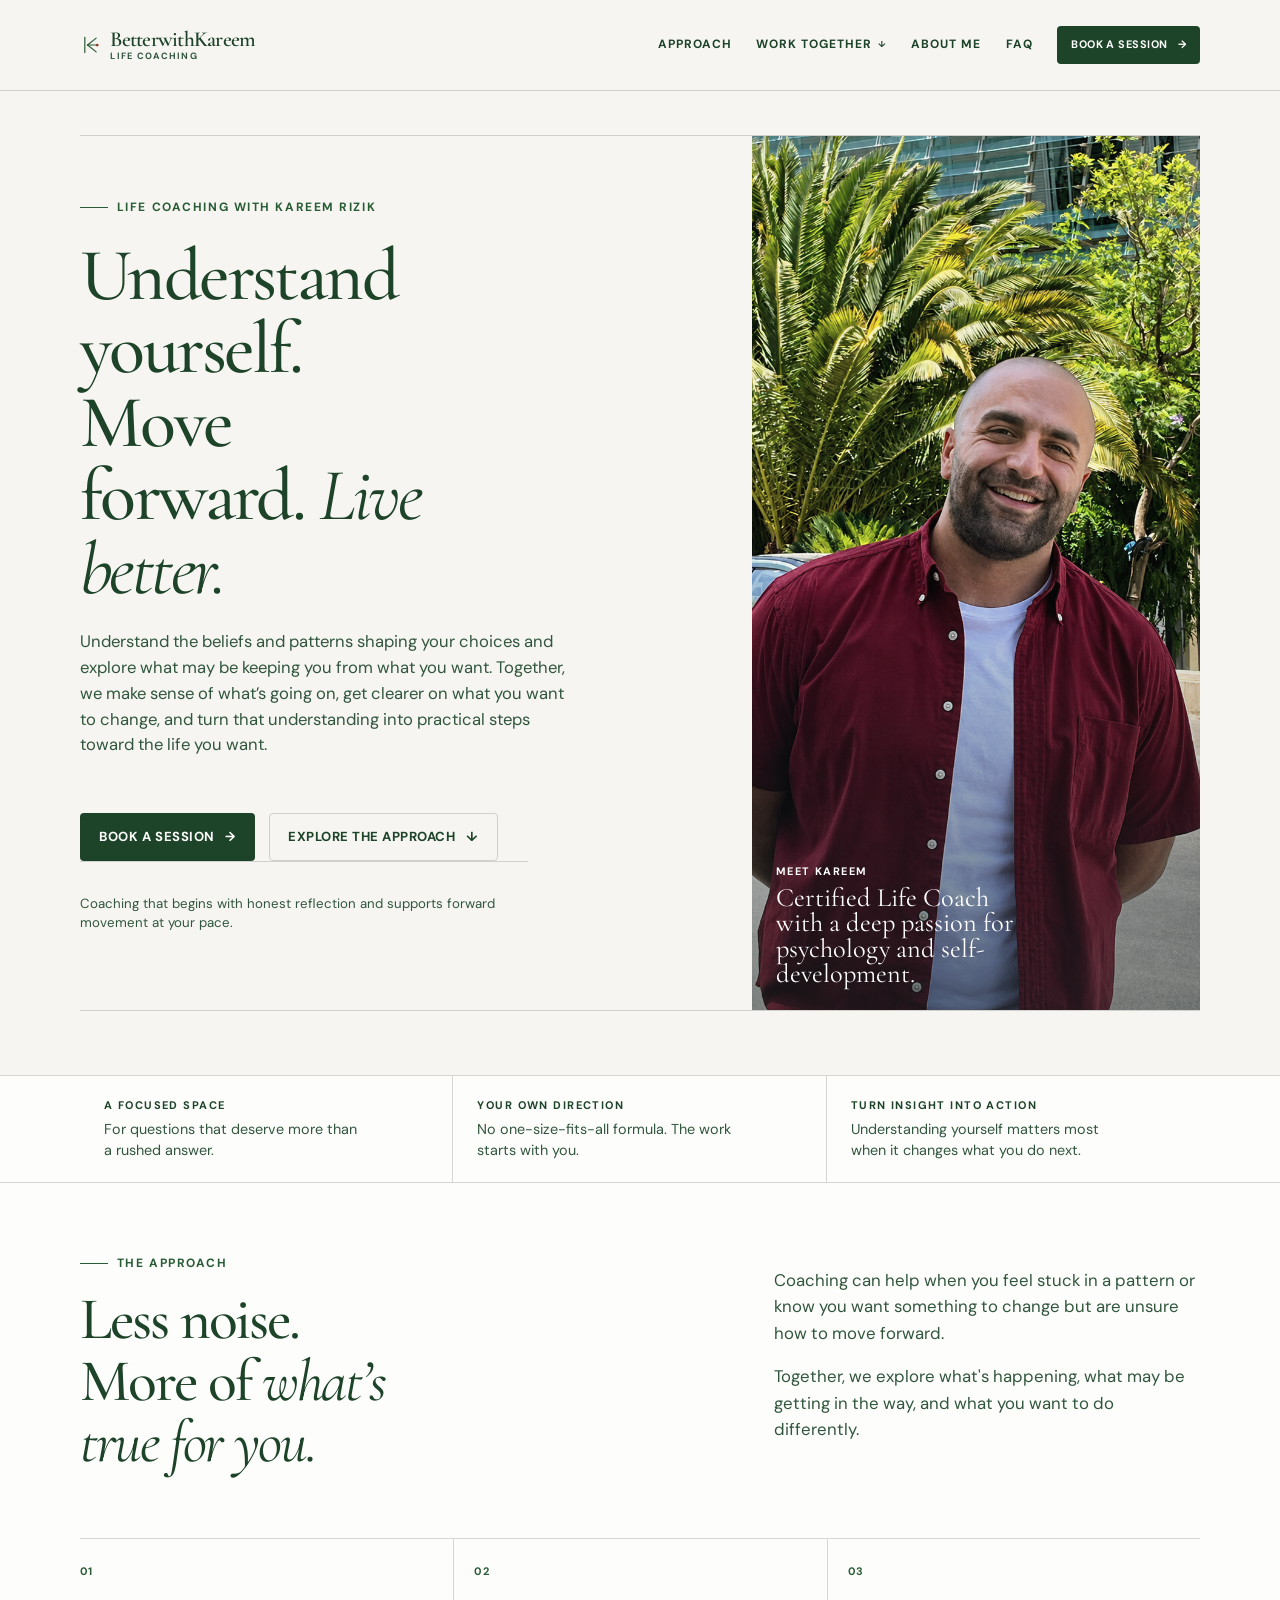
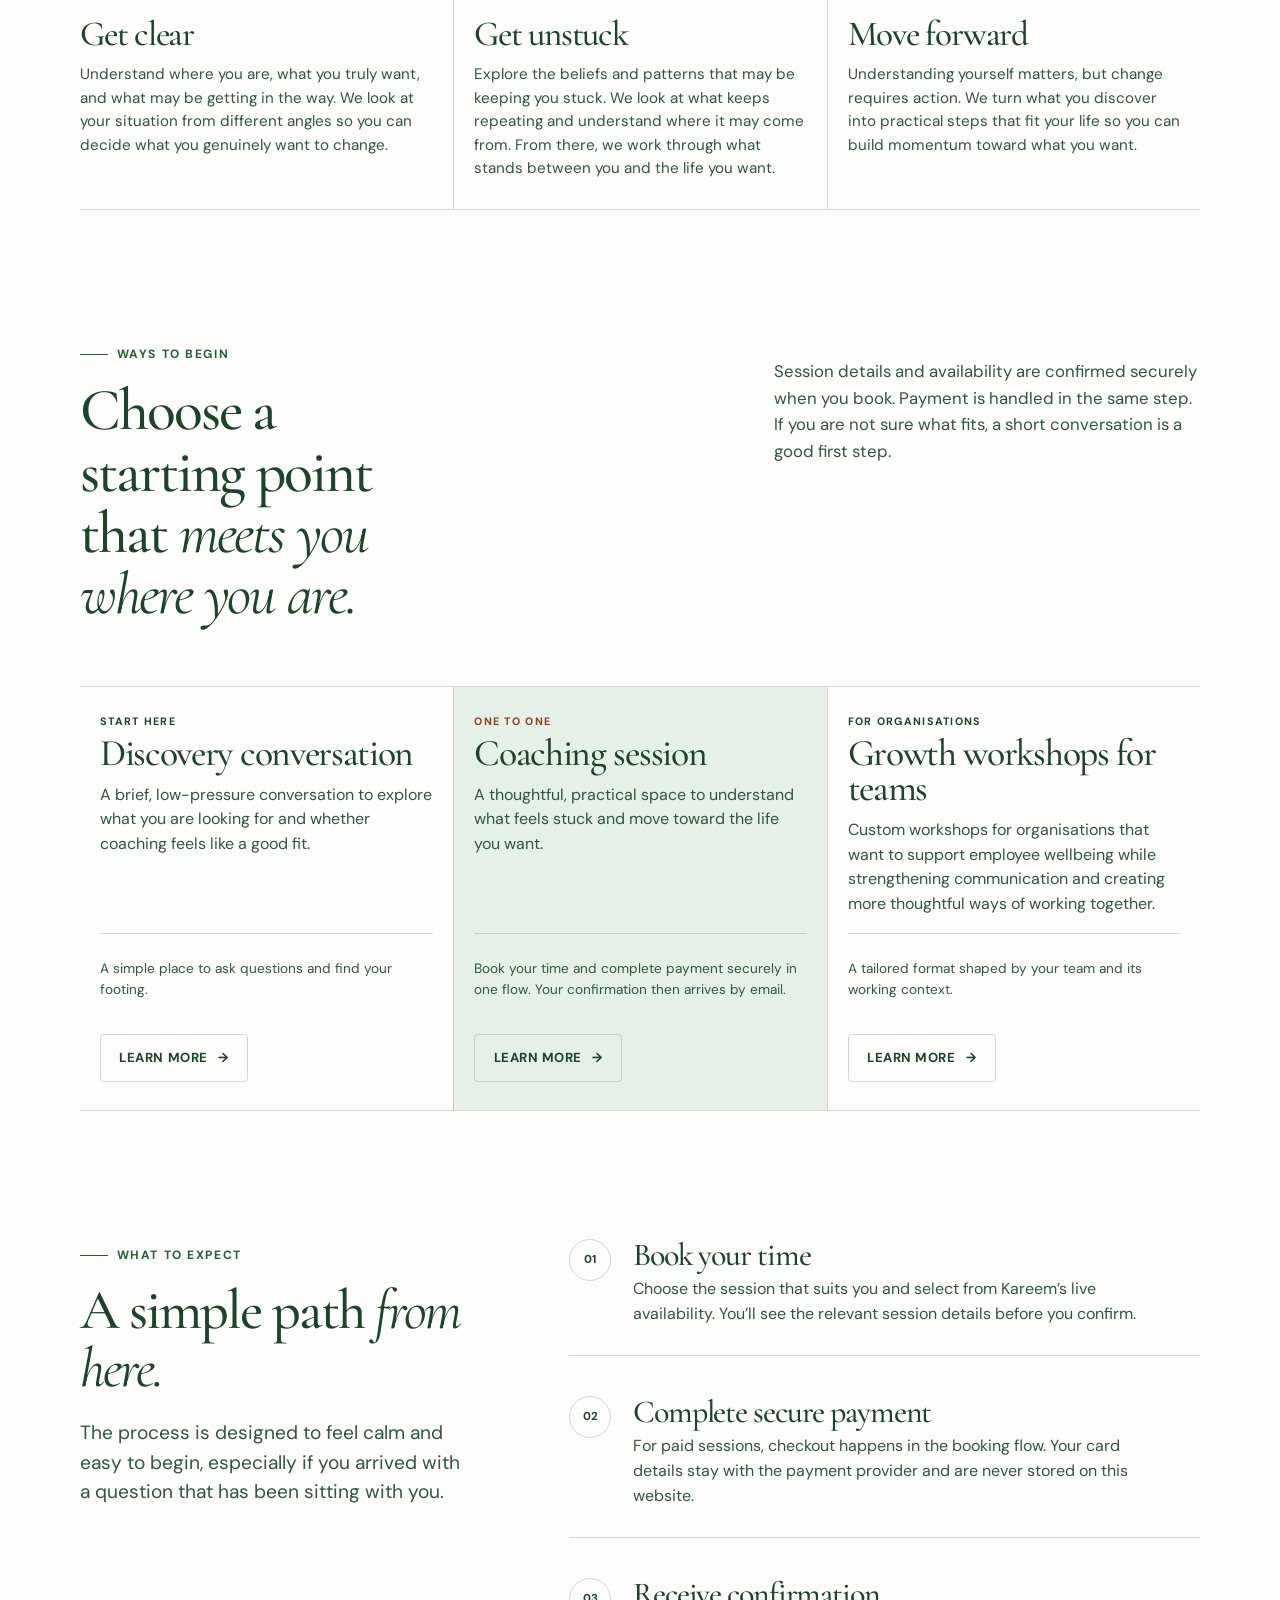
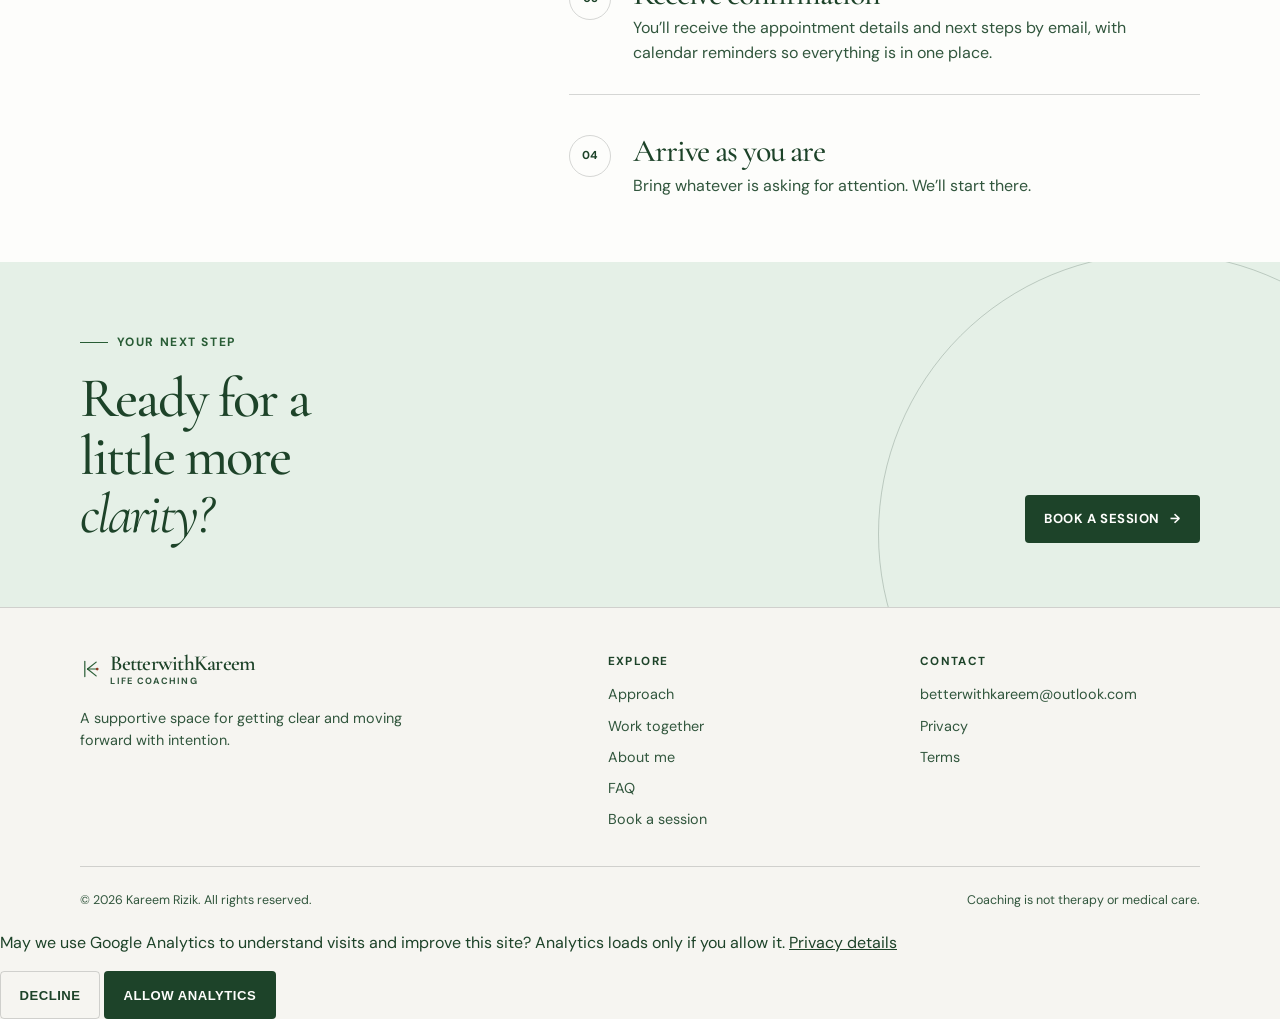
==== commit 2958d8f0: "Refine homepage coaching copy" ====
--- a/index.html
+++ b/index.html
@@ -75,7 +75,7 @@
 <p class="eyebrow">Life coaching with Kareem Rizik</p>
 <h1>Understand yourself. Move forward. <em>Live better.</em>
 </h1>
-<p class="lede">A warm, practical space to pause and come back to yourself. Together, we make sense of what feels stuck. From there, you can get clear on what matters and take meaningful steps toward a life that feels more like your own.</p>
+<p class="lede">Understand the beliefs and patterns shaping your choices and explore what may be keeping you from what you want. Together, we make sense of what’s going on, get clearer on what you want to change, and turn that understanding into practical steps toward the life you want.</p>
 <div class="button-row">
 <a class="button button--primary" href="/book/">Book a session <span aria-hidden="true">→</span>
 </a>
@@ -104,8 +104,8 @@
 <span class="trust-strip__text">No one-size-fits-all formula. The work starts with you.</span>
 </div>
 <div class="trust-strip__item">
-<span class="trust-strip__title">Practical momentum</span>
-<span class="trust-strip__text">Insight becomes useful when it leads to an honest next step.</span>
+<span class="trust-strip__title">Turn insight into action</span>
+<span class="trust-strip__text">Understanding yourself matters most when it changes what you do next.</span>
 </div>
 </div>
 </section>
@@ -119,14 +119,14 @@
 </div>
 <div class="split-heading__side">
 <p>Coaching can help when you feel stuck in a pattern or know you want something to change but are unsure how to move forward.</p>
-<p>Each session makes room for the whole picture and helps you find an honest next step.</p>
+<p>Together, we explore what's happening, what may be getting in the way, and what you want to do differently.</p>
 </div>
 </div>
 <div class="principles">
 <article class="principle">
 <span class="principle__number">01</span>
 <h3>Get clear</h3>
-<p>Understand where you are and what you truly want. Together, we make sense of what may be getting in the way so you can see your situation more clearly and choose what to move toward.</p>
+<p>Understand where you are, what you truly want, and what may be getting in the way. We look at your situation from different angles so you can decide what you genuinely want to change.</p>
 </article>
 <article class="principle">
 <span class="principle__number">02</span>
--- a/assets/css/styles.css
+++ b/assets/css/styles.css
@@ -45,16 +45,16 @@
 .nav-dropdown summary span { display: inline-block; font-size: 0.72em; transition: transform 0.2s; }
 .nav-dropdown[open] summary { color: var(--forest); }
 .nav-dropdown[open] summary span { transform: rotate(180deg); }
-.nav-dropdown__panel { position: absolute; top: calc(100% + 0.8rem); left: 50%; display: grid; width: min(23.5rem, -2rem + 100vw); padding: 0.35rem 0.55rem; border: 1px solid rgba(23, 35, 30, 0.2); border-radius: 0.85rem; background: var(--white); box-shadow: rgba(23, 35, 30, 0.12) 0px 1rem 2.75rem; transform: translateX(-50%); }
-.nav-dropdown__item { display: grid; gap: 0.25rem; padding: 0.72rem 0.45rem; border: 1px solid transparent; border-radius: 0.45rem; color: var(--ink); text-decoration: none; transition: transform 0.2s, background 0.2s; }
+.nav-dropdown__panel { position: absolute; top: calc(100% + 0.8rem); left: 50%; display: grid; width: min(21.5rem, -2rem + 100vw); padding: 0.25rem 0.4rem; border: 1px solid rgba(23, 35, 30, 0.2); border-radius: 0.85rem; background: var(--white); box-shadow: rgba(23, 35, 30, 0.12) 0px 1rem 2.75rem; transform: translateX(-50%); }
+.nav-dropdown__item { display: grid; gap: 0.15rem; padding: 0.52rem 0.3rem; border: 1px solid transparent; border-radius: 0.45rem; color: var(--ink); text-decoration: none; transition: transform 0.2s, background 0.2s; }
 .nav-dropdown__item:not(:last-child) { border-bottom-color: rgba(23, 35, 30, 0.18); }
 .nav-dropdown__item--green, .nav-dropdown__item--clay { color: var(--ink); background: transparent; }
 .nav-dropdown__item-label { display: inline-flex; align-items: center; gap: 0.35rem; width: max-content; font-size: 0.56rem; font-weight: 700; letter-spacing: 0.12em; line-height: 1.2; text-transform: uppercase; }
 .nav-dropdown__item-label::before { width: 0.38rem; height: 0.38rem; border-radius: 50%; content: ""; background: var(--forest); }
 .nav-dropdown__item--clay .nav-dropdown__item-label::before { background: rgb(195, 109, 76); }
 .nav-dropdown__item--green .nav-dropdown__item-label, .nav-dropdown__item--clay .nav-dropdown__item-label { color: var(--forest); }
-.nav-dropdown__item-main { display: flex; align-items: center; justify-content: space-between; gap: 1rem; font-family: var(--sans); font-size: 0.95rem; font-weight: 700; letter-spacing: 0.035em; line-height: 1.25; }
-.nav-dropdown__item-main span:last-child { display: grid; flex: 0 0 auto; width: 1.65rem; aspect-ratio: 1 / 1; place-items: center; border: 1px solid; border-radius: 50%; font-family: var(--sans); font-size: 0.72rem; }
+.nav-dropdown__item-main { display: flex; align-items: center; justify-content: space-between; gap: 0.6rem; font-family: var(--sans); font-size: 0.9rem; font-weight: 700; letter-spacing: 0.035em; line-height: 1.2; }
+.nav-dropdown__item-main span:last-child { display: grid; flex: 0 0 auto; width: 1.35rem; aspect-ratio: 1 / 1; place-items: center; border: 1px solid; border-radius: 50%; font-family: var(--sans); font-size: 0.62rem; }
 .nav-dropdown__item:hover { color: inherit; background: rgba(255, 253, 248, 0.6); transform: translateX(0.12rem); }
 .menu-toggle { display: none; padding: 0.5rem; border: 0px; color: var(--ink); background: transparent; cursor: pointer; }
 .menu-toggle svg { width: 1.5rem; height: 1.5rem; }
@@ -390,9 +390,9 @@
 @media (max-width: 860px) {
   .nav-dropdown { border-bottom: 1px solid var(--line); }
   .nav-dropdown summary { justify-content: space-between; padding: 1rem 0.4rem; color: var(--ink); font-size: 0.75rem; font-weight: 700; letter-spacing: 0.08em; text-transform: uppercase; }
-  .nav-dropdown__panel { position: static; width: auto; margin: 0px 0.4rem 0.75rem; padding: 0.35rem 0.55rem; border-radius: 0.8rem; transform: none; }
-  .nav-dropdown__item { padding: 0.68rem 0.45rem; }
-  .nav-dropdown__item-main { font-size: 0.92rem; }
+  .nav-dropdown__panel { position: static; width: auto; margin: 0px 0.4rem 0.75rem; padding: 0.25rem 0.4rem; border-radius: 0.8rem; transform: none; }
+  .nav-dropdown__item { padding: 0.5rem 0.3rem; }
+  .nav-dropdown__item-main { font-size: 0.88rem; }
   .service-page-hero__grid, .service-page-grid { grid-template-columns: 1fr; }
   .service-page-hero__aside { max-width: 34rem; }
   .service-page-cta__inner { display: grid; align-items: start; }
